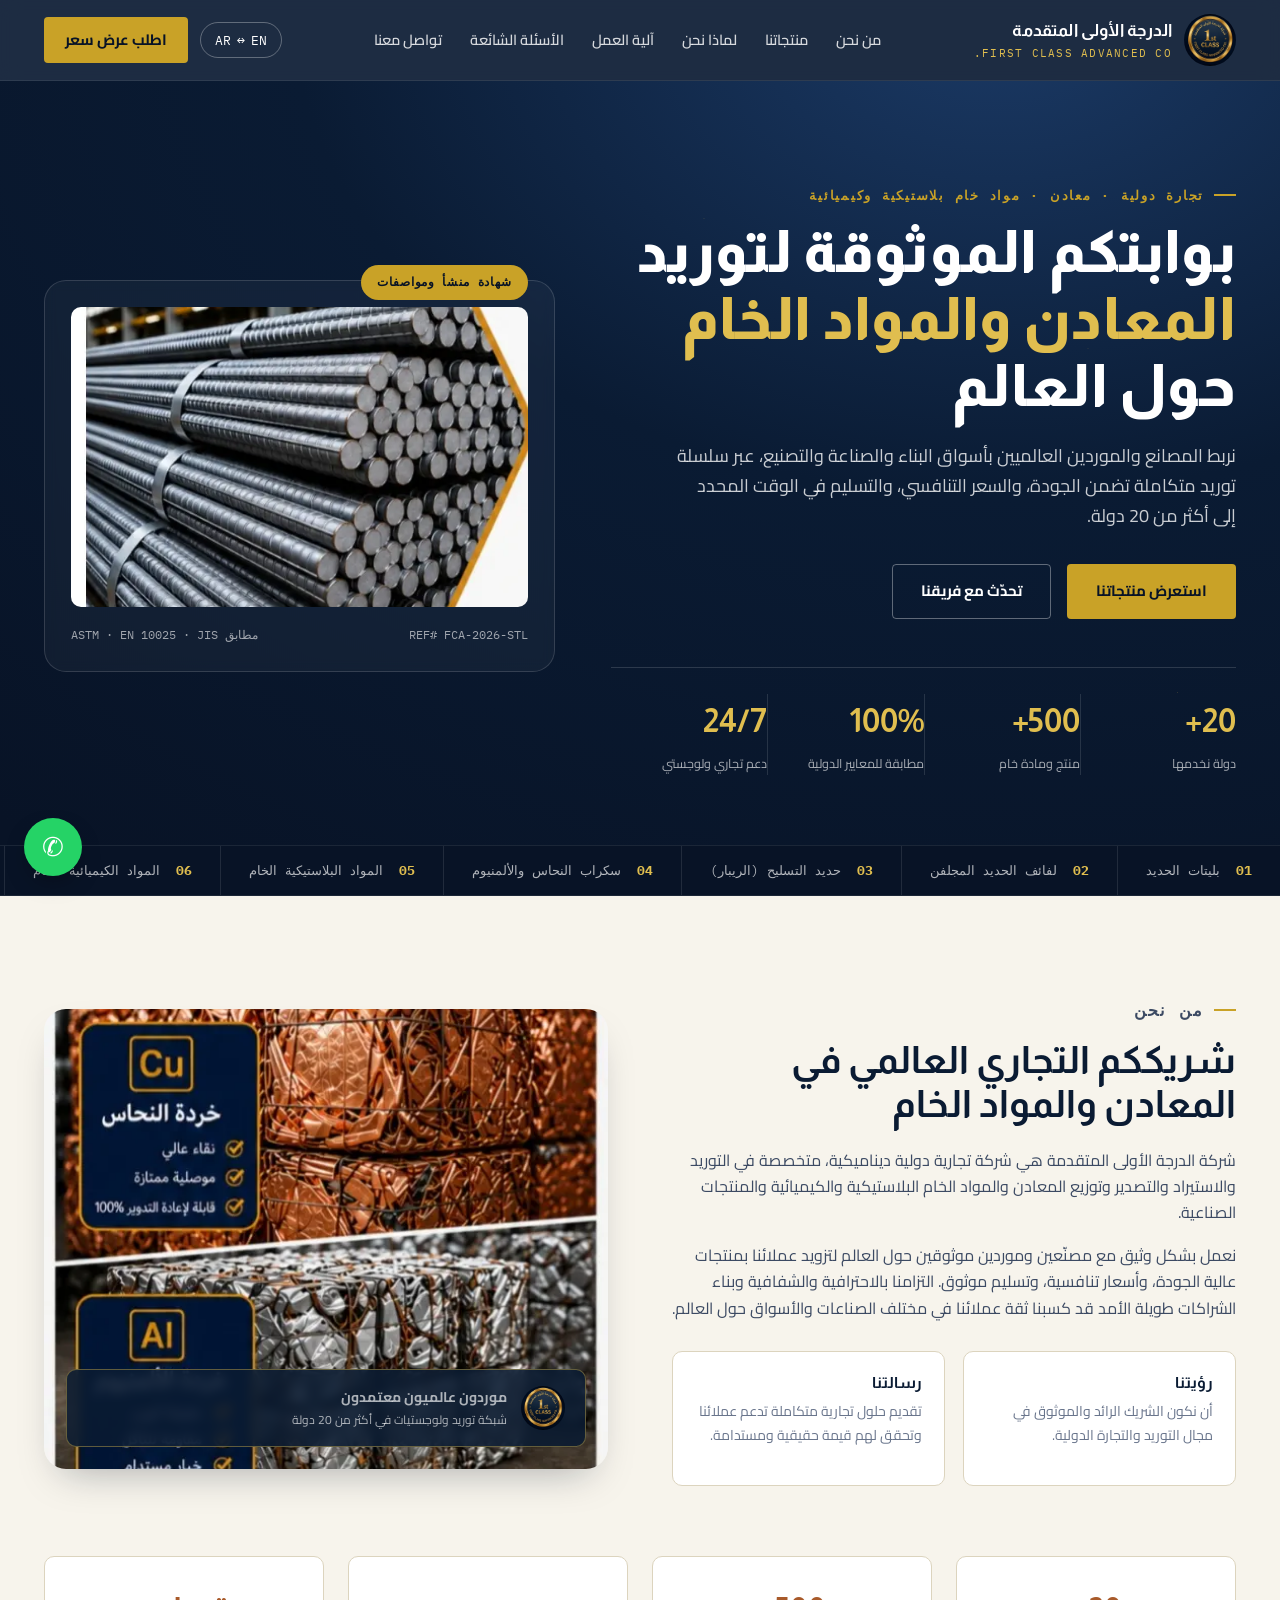
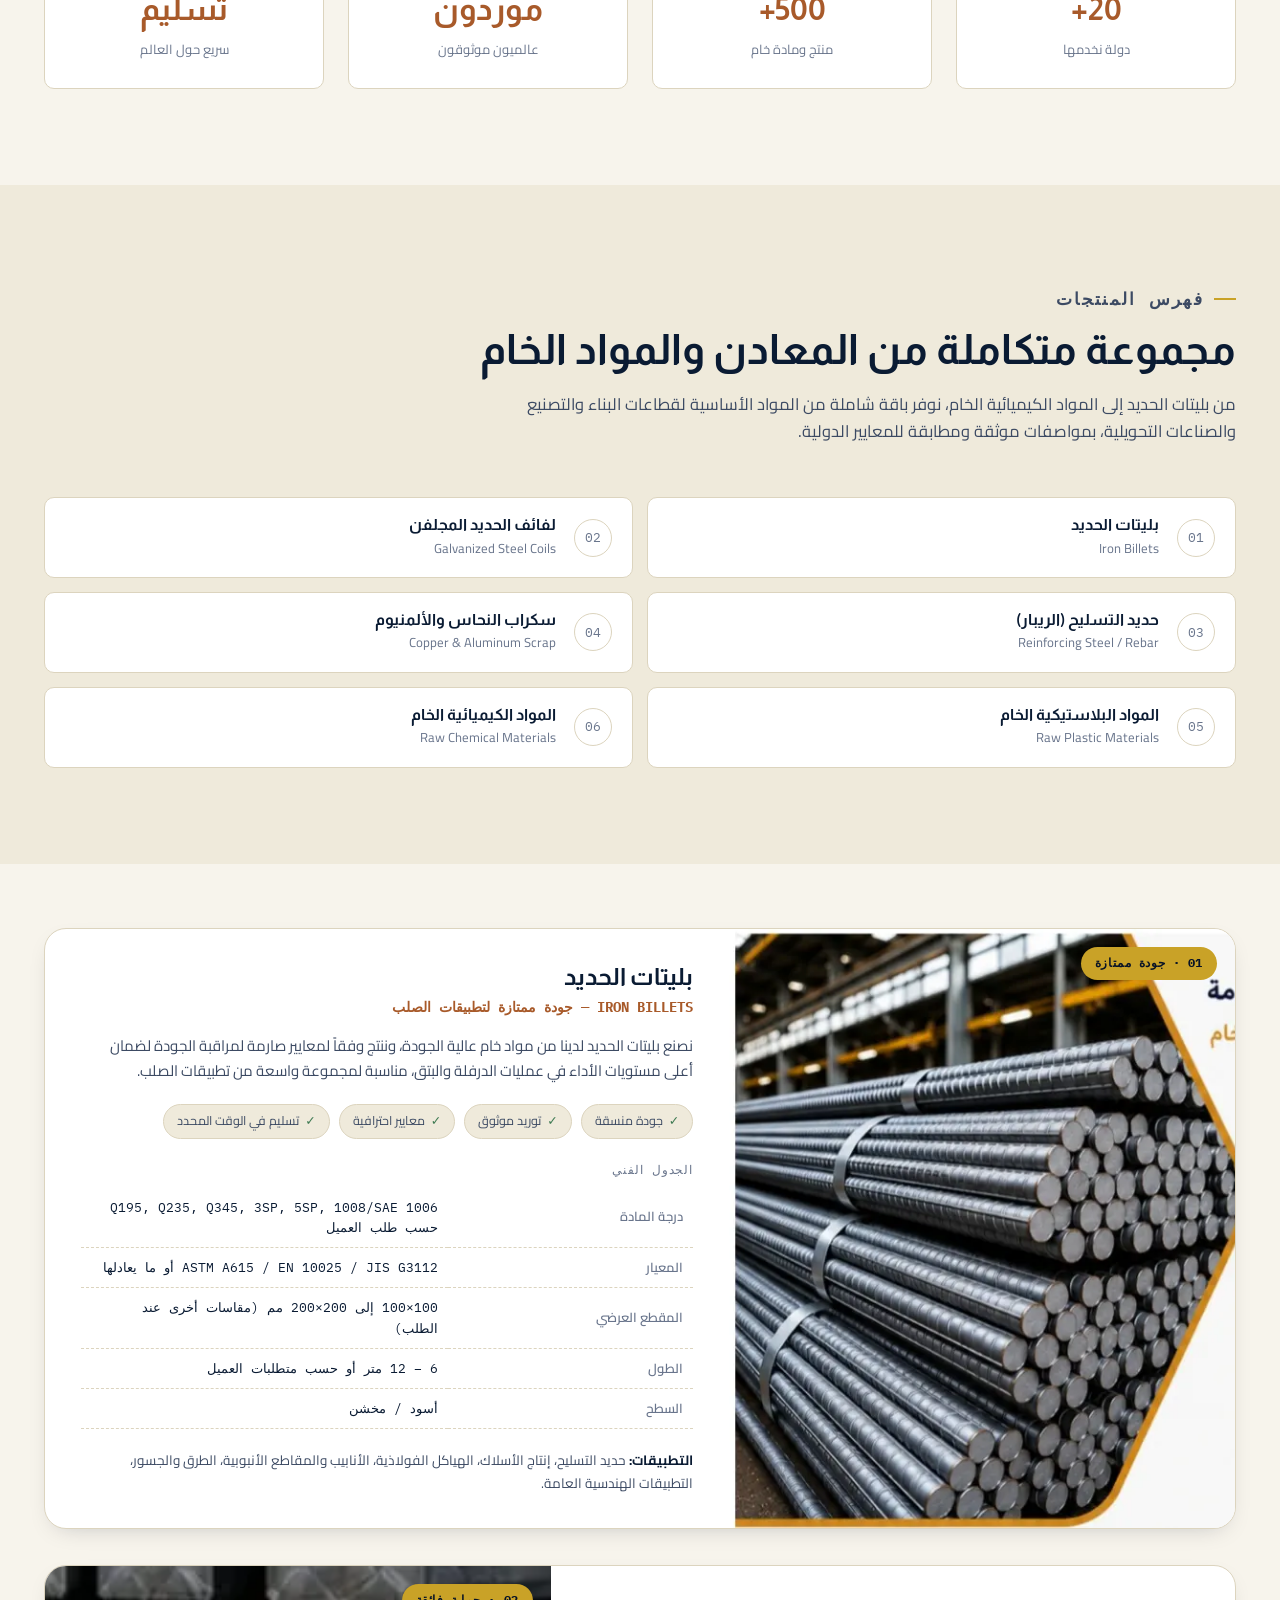
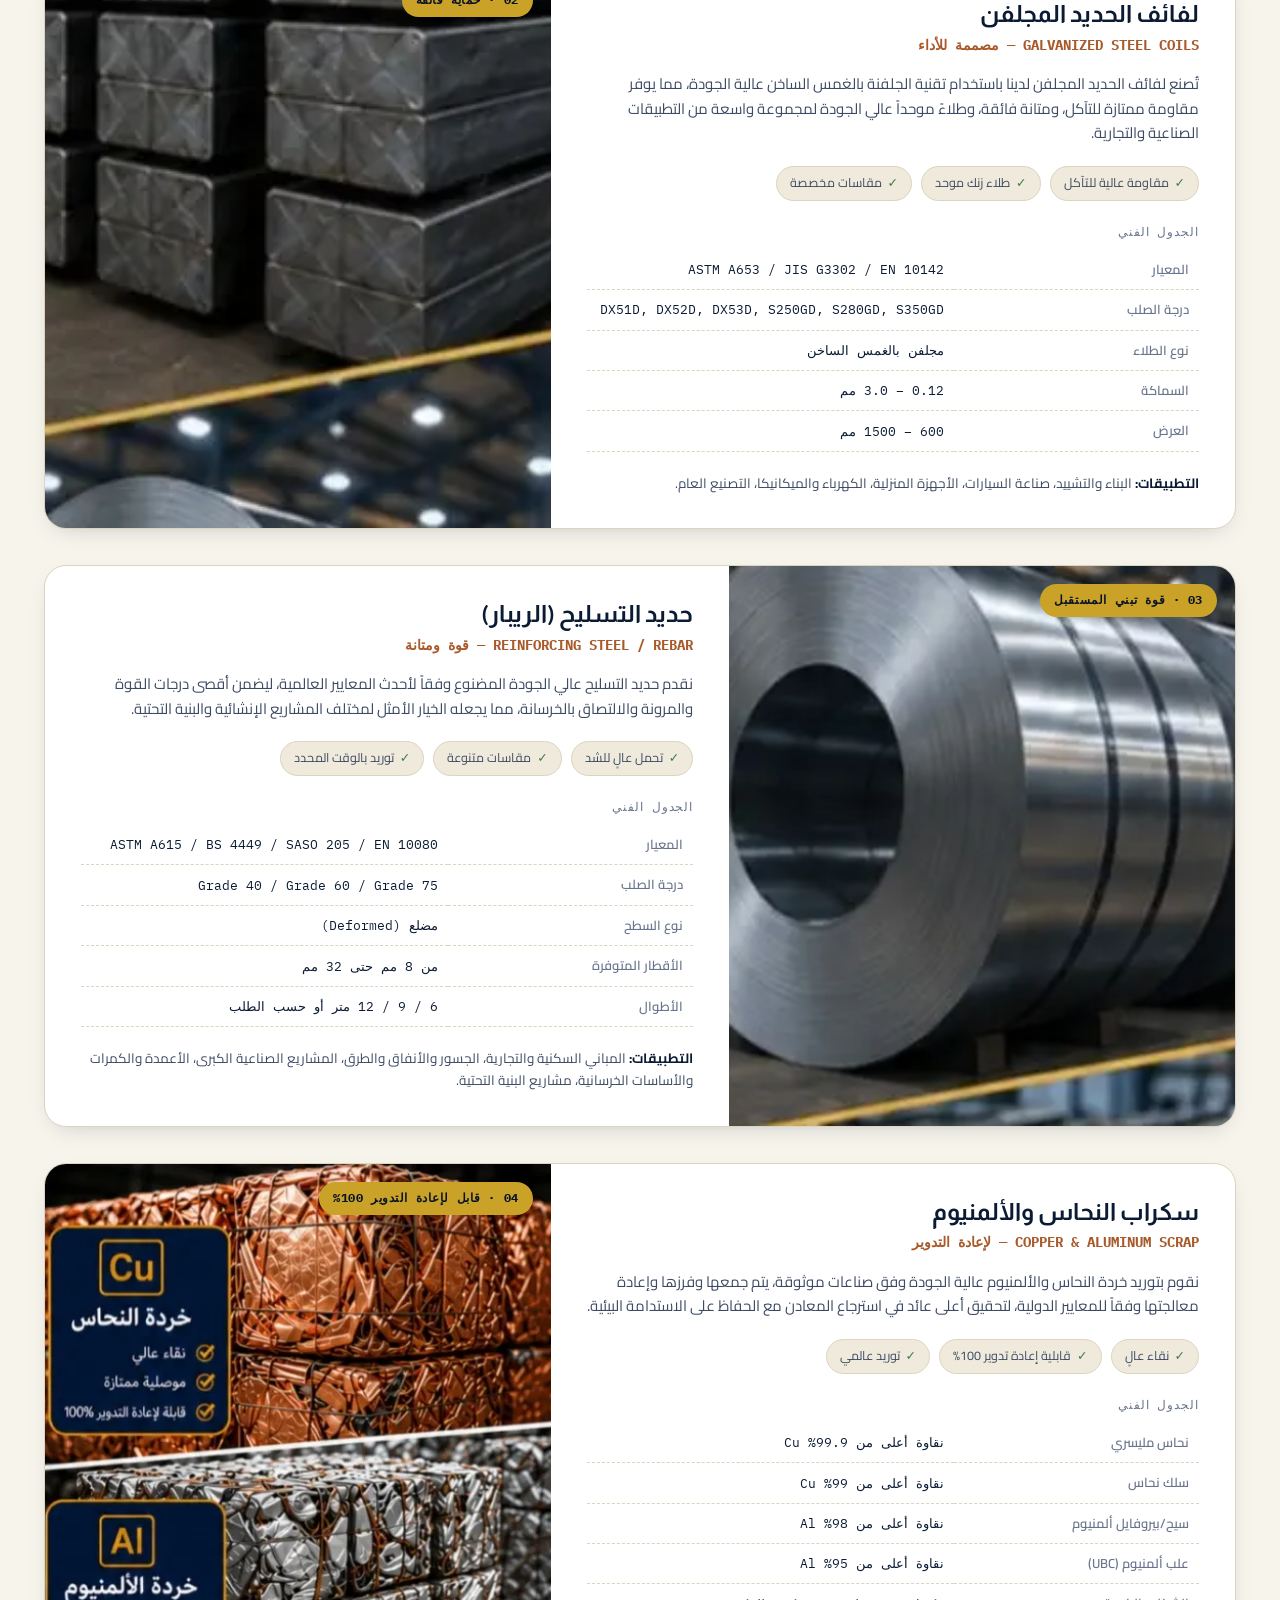
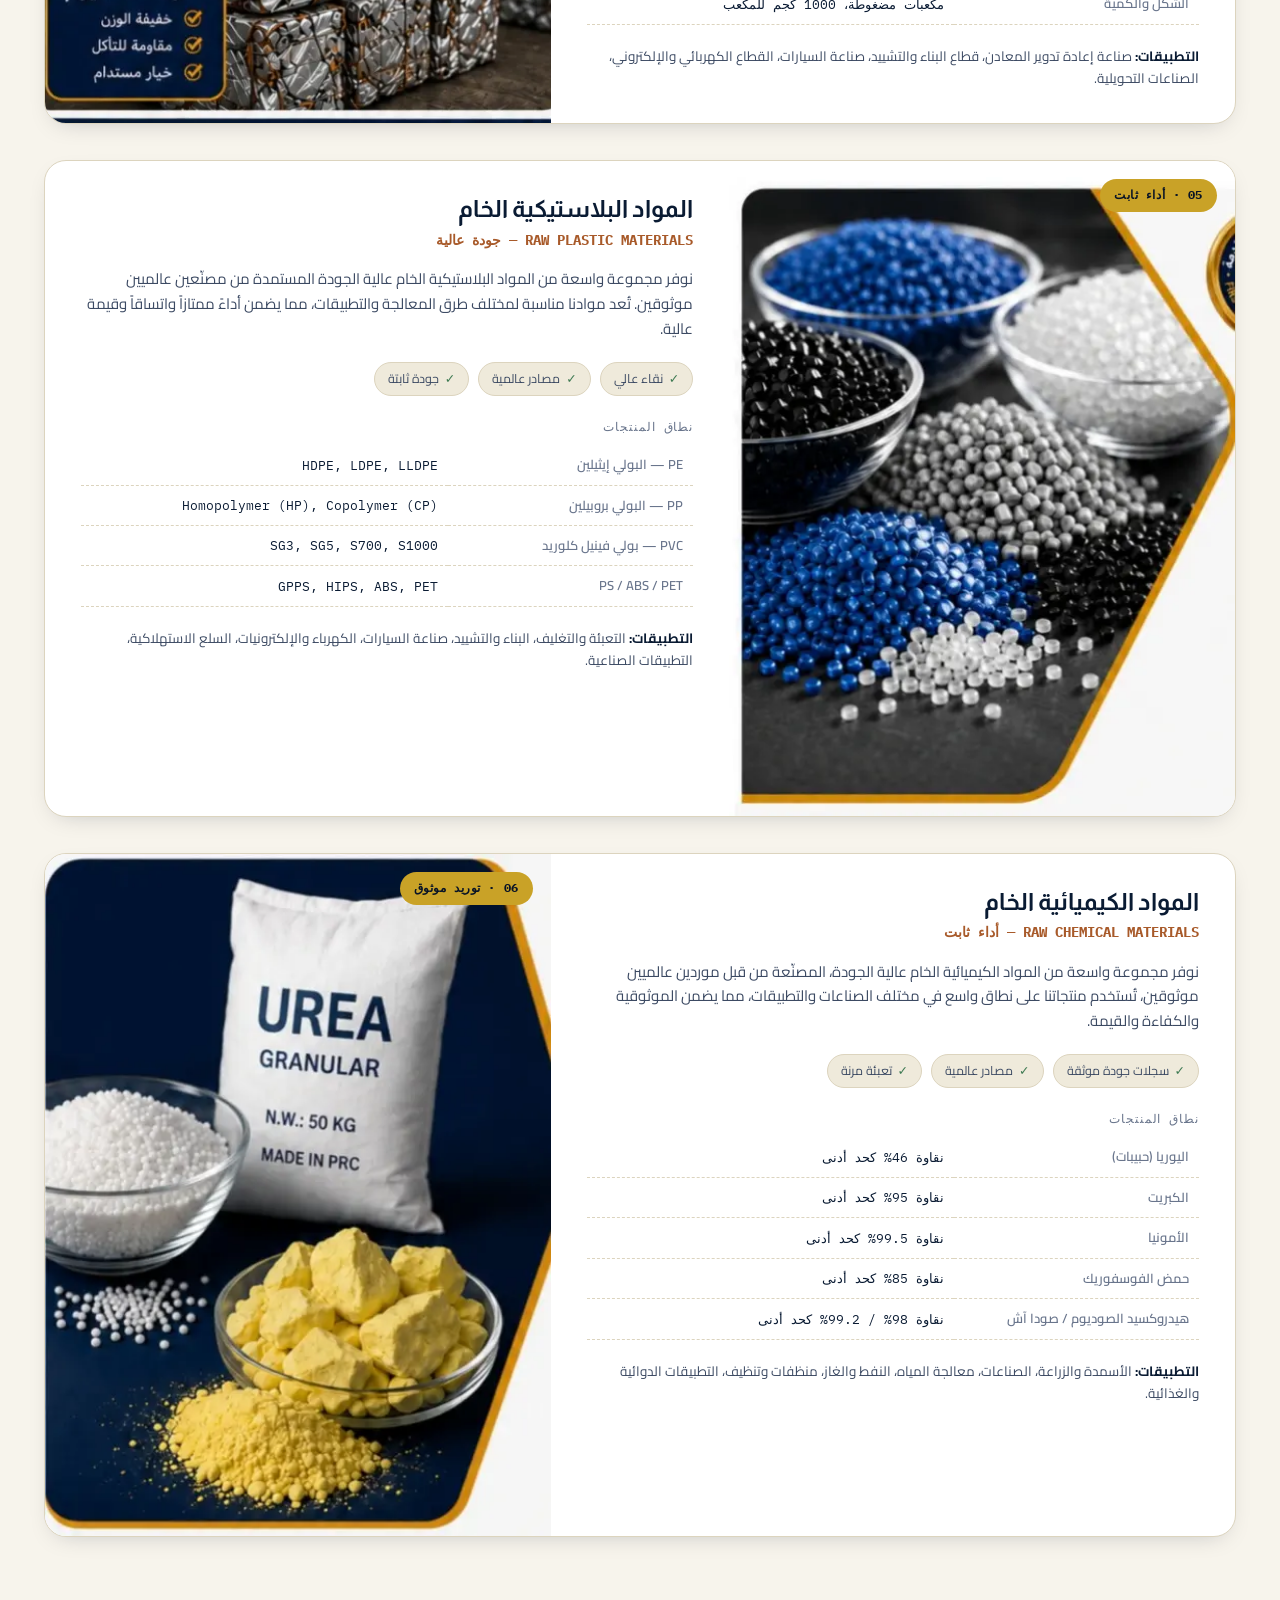
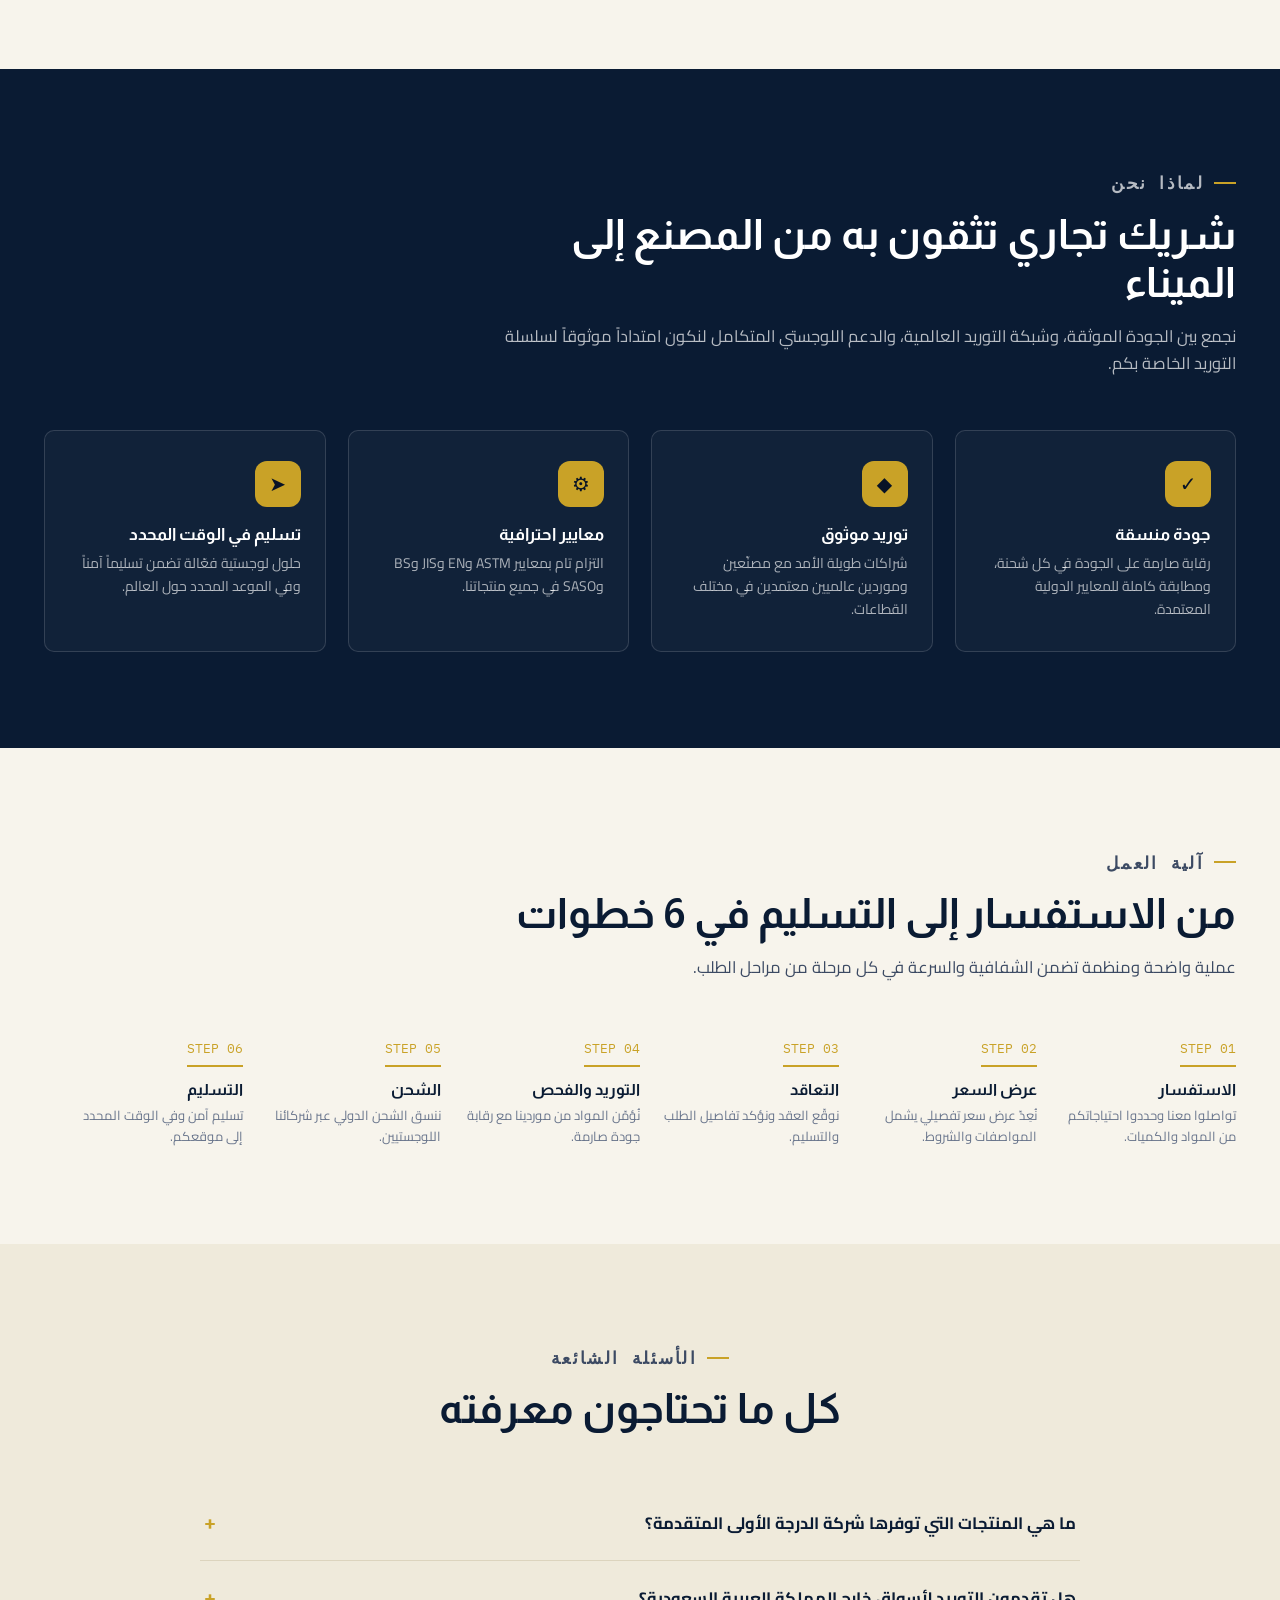
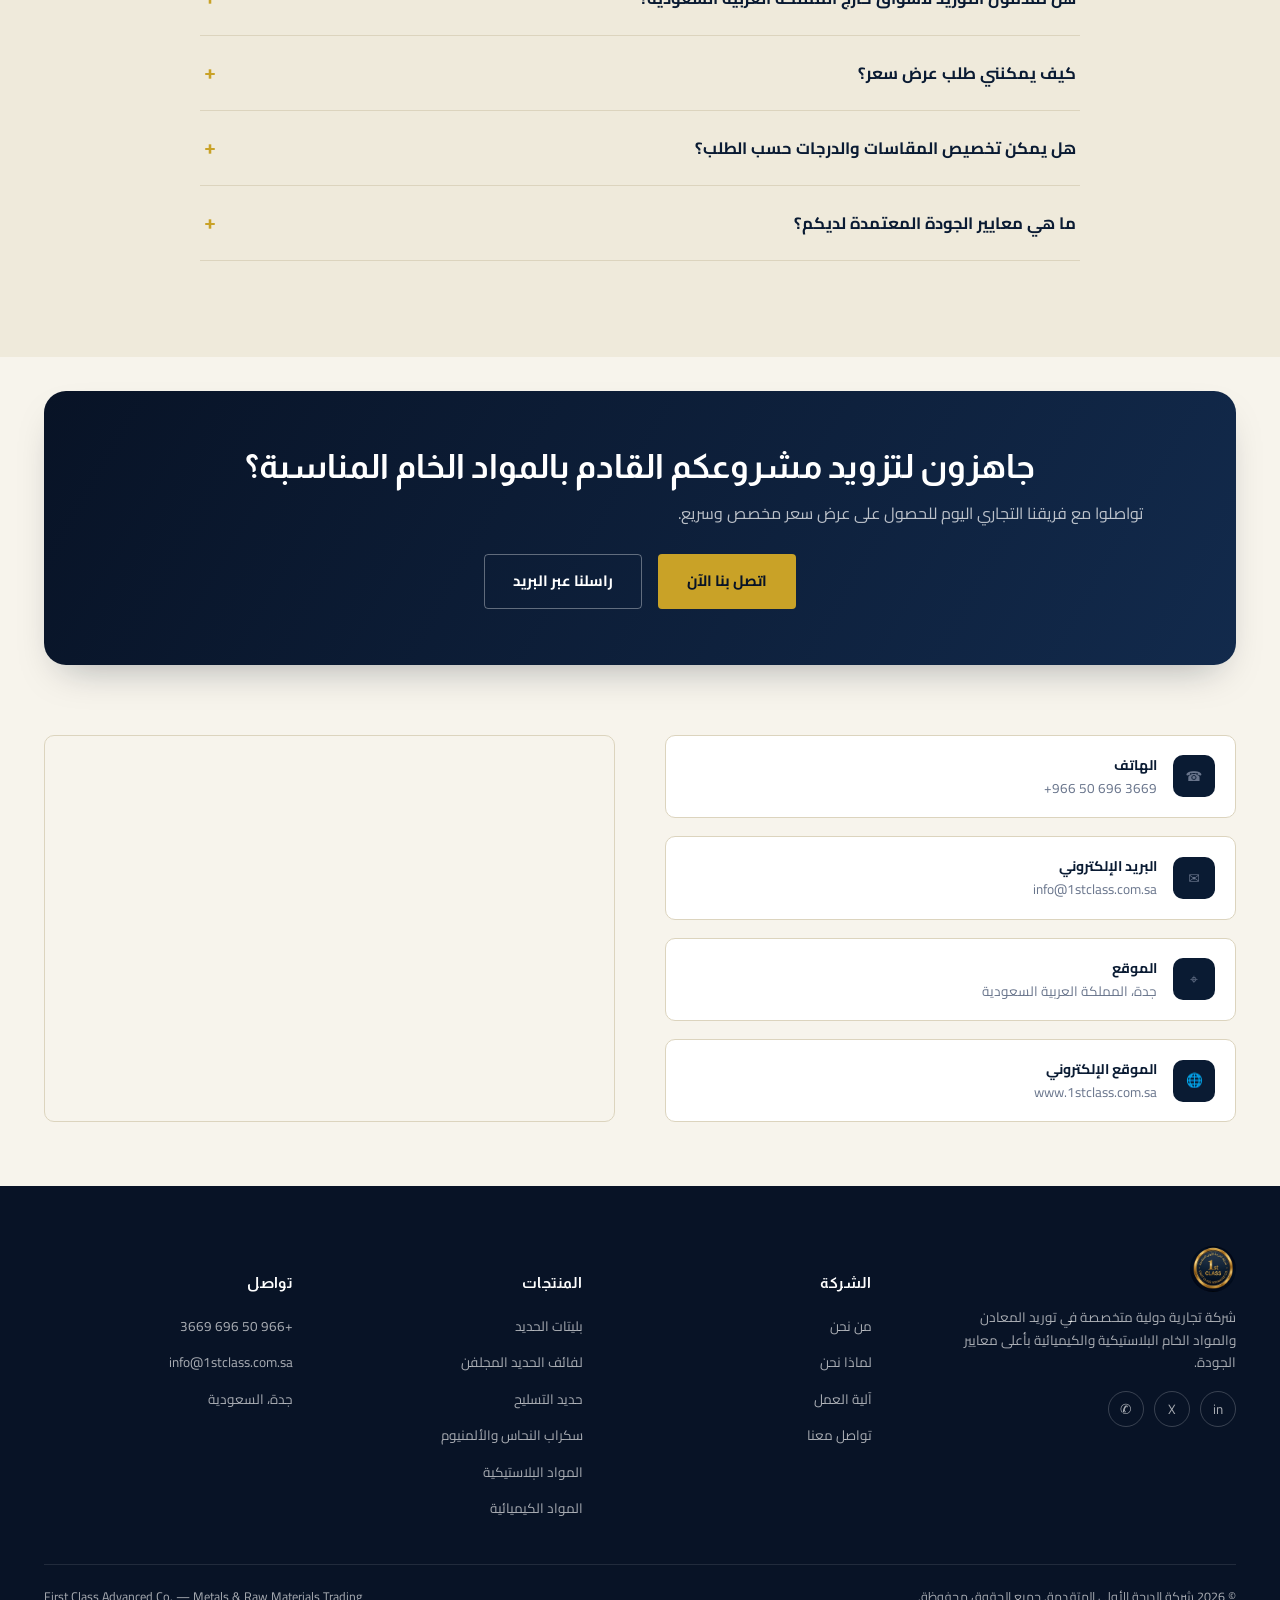
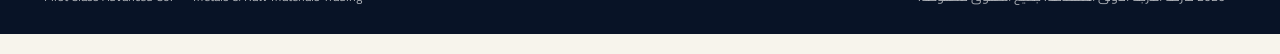
==== hg/index.html @ 4bcb8235 "Add files via upload" ====
<!DOCTYPE html>
<html lang="ar" dir="rtl">
<head>
<meta charset="UTF-8">
<meta name="viewport" content="width=device-width, initial-scale=1.0">
<title>شركة الدرجة الأولى المتقدمة | توريد المعادن والمواد الخام البلاستيكية والكيميائية في السعودية</title>
<meta name="description" content="شركة الدرجة الأولى المتقدمة (First Class Advanced Co.) شريككم التجاري العالمي في توريد واستيراد وتصدير بليتات الحديد، حديد التسليح، لفائف الحديد المجلفن، سكراب النحاس والألمنيوم، المواد البلاستيكية والكيميائية الخام. توريد موثوق لأكثر من 20 دولة.">
<meta name="keywords" content="بليتات الحديد, حديد التسليح, الريبار, لفائف الحديد المجلفن, سكراب النحاس, سكراب الألمنيوم, المواد البلاستيكية الخام, البولي إيثيلين, البولي بروبيلين, اليوريا, المواد الكيميائية الخام, استيراد وتصدير المعادن, شركة تجارة معادن السعودية, جدة">
<meta name="robots" content="index, follow, max-image-preview:large">
<meta name="author" content="First Class Advanced Co.">
<link rel="canonical" href="https://1stclass.com.sa/ar/home/">
<link rel="alternate" hreflang="ar" href="https://1stclass.com.sa/ar/home/">
<link rel="alternate" hreflang="en" href="https://1stclass.com.sa/en/home/">
<link rel="alternate" hreflang="x-default" href="https://1stclass.com.sa/ar/home/">

<!-- Open Graph -->
<meta property="og:type" content="website">
<meta property="og:site_name" content="First Class Advanced Co.">
<meta property="og:title" content="شركة الدرجة الأولى المتقدمة | معادن ومواد خام بلاستيكية وكيميائية">
<meta property="og:description" content="شريككم التجاري العالمي في توريد المعادن والمواد الخام البلاستيكية والكيميائية. جودة عالية، أسعار تنافسية، تسليم موثوق حول العالم.">
<meta property="og:url" content="https://1stclass.com.sa/ar/home/">
<meta property="og:image" content="https://1stclass.com.sa/images/og-cover-ar.webp">
<meta property="og:locale" content="ar_SA">
<meta property="og:locale:alternate" content="en_US">

<!-- Twitter -->
<meta name="twitter:card" content="summary_large_image">
<meta name="twitter:title" content="شركة الدرجة الأولى المتقدمة | معادن ومواد خام بلاستيكية وكيميائية">
<meta name="twitter:description" content="شريككم التجاري العالمي في توريد المعادن والمواد الخام البلاستيكية والكيميائية.">
<meta name="twitter:image" content="https://1stclass.com.sa/images/og-cover-ar.webp">

<link rel="icon" href="icons/favicon-32.png" type="image/png" sizes="32x32">
<link rel="icon" href="icons/favicon-64.png" type="image/png" sizes="64x64">
<link rel="apple-touch-icon" href="icons/apple-touch-icon.png">
<link rel="shortcut icon" href="icons/favicon.ico">
<link rel="preconnect" href="https://fonts.googleapis.com">
<link rel="preconnect" href="https://fonts.gstatic.com" crossorigin>
<link rel="preload" as="image" href="images/billets-rebar.webp">
<link rel="stylesheet" href="style.css">

<script type="application/ld+json">
{
  "@context": "https://schema.org",
  "@type": "Organization",
  "name": "First Class Advanced Co.",
  "alternateName": "شركة الدرجة الأولى المتقدمة",
  "url": "https://1stclass.com.sa/ar/home/",
  "logo": "https://1stclass.com.sa/images/logo.webp",
  "image": "https://1stclass.com.sa/images/og-cover-ar.webp",
  "description": "شركة تجارية دولية متخصصة في توريد واستيراد وتصدير المعادن والمواد الخام البلاستيكية والكيميائية.",
  "address": {
    "@type": "PostalAddress",
    "addressLocality": "جدة",
    "addressCountry": "SA"
  },
  "contactPoint": {
    "@type": "ContactPoint",
    "telephone": "+966-50-696-3669",
    "contactType": "sales",
    "areaServed": "Worldwide",
    "availableLanguage": ["ar","en"]
  },
  "email": "info@1stclass.com.sa",
  "sameAs": []
}
</script>
<script type="application/ld+json">
{
  "@context": "https://schema.org",
  "@type": "BreadcrumbList",
  "itemListElement": [
    {"@type":"ListItem","position":1,"name":"الرئيسية","item":"https://1stclass.com.sa/ar/home/"}
  ]
}
</script>
<script type="application/ld+json">
{
  "@context": "https://schema.org",
  "@type": "FAQPage",
  "mainEntity": [
    {"@type":"Question","name":"ما هي المنتجات التي توفرها شركة الدرجة الأولى المتقدمة؟","acceptedAnswer":{"@type":"Answer","text":"نوفر بليتات الحديد، لفائف الحديد المجلفن، حديد التسليح، سكراب النحاس والألمنيوم، المواد البلاستيكية الخام، والمواد الكيميائية الخام مثل اليوريا والكبريت والأمونيا وحمض الفوسفوريك."}},
    {"@type":"Question","name":"هل تقدمون التوريد لأسواق خارج المملكة العربية السعودية؟","acceptedAnswer":{"@type":"Answer","text":"نعم، نخدم أكثر من 20 دولة حول العالم عبر شبكة موردين ولوجستيات دولية تضمن التسليم الآمن وفي الوقت المحدد."}},
    {"@type":"Question","name":"كيف يمكنني طلب عرض سعر؟","acceptedAnswer":{"@type":"Answer","text":"يمكنكم التواصل معنا عبر الهاتف أو البريد الإلكتروني أو نموذج التواصل في الموقع، وسيقوم فريقنا التجاري بإعداد عرض سعر مفصل خلال وقت قصير."}},
    {"@type":"Question","name":"هل يمكن تخصيص المقاسات والدرجات حسب الطلب؟","acceptedAnswer":{"@type":"Answer","text":"نعم، معظم منتجاتنا مثل بليتات الحديد وحديد التسليح ولفائف الحديد المجلفن متاحة بمقاسات ودرجات مخصصة حسب متطلبات العميل."}},
    {"@type":"Question","name":"ما هي معايير الجودة المعتمدة لديكم؟","acceptedAnswer":{"@type":"Answer","text":"نلتزم بالمعايير الدولية مثل ASTM وEN وJIS وBS وSASO، مع رقابة جودة صارمة على كل شحنة تضمن أعلى مستويات النقاء والمطابقة."}}
  ]
}
</script>
</head>
<body>
<a href="#main" class="skip-link">تخطَّ إلى المحتوى الرئيسي</a>

<header class="site-header">
  <div class="container header-row">
    <a href="#top" class="brand">
      <img src="icons/logo.webp" alt="شعار شركة الدرجة الأولى المتقدمة" width="52" height="52">
      <span class="brand-text">
        <strong>الدرجة الأولى المتقدمة</strong>
        <span>FIRST CLASS ADVANCED CO.</span>
      </span>
    </a>
    <nav class="main-nav" id="main-nav" aria-label="التنقل الرئيسي">
      <a href="#about">من نحن</a>
      <a href="#products">منتجاتنا</a>
      <a href="#why">لماذا نحن</a>
      <a href="#process">آلية العمل</a>
      <a href="#faq">الأسئلة الشائعة</a>
      <a href="#contact">تواصل معنا</a>
    </nav>
    <div class="header-actions">
      <a href="/en/home/" class="lang-switch" hreflang="en">EN <span aria-hidden="true">↔</span> AR</a>
      <a href="#contact" class="btn btn-gold" style="padding:10px 20px;">اطلب عرض سعر</a>
      <button class="nav-toggle" id="navToggle" aria-label="فتح القائمة" aria-expanded="false" aria-controls="main-nav">☰</button>
    </div>
  </div>
</header>

<main id="main">

  <!-- HERO -->
  <section class="hero" id="top">
    <div class="container hero-grid">
      <div>
        <p class="eyebrow">تجارة دولية · معادن · مواد خام بلاستيكية وكيميائية</p>
        <h1>بوابتكم الموثوقة لتوريد <em>المعادن والمواد الخام</em> حول العالم</h1>
        <p class="lede">نربط المصانع والموردين العالميين بأسواق البناء والصناعة والتصنيع، عبر سلسلة توريد متكاملة تضمن الجودة، والسعر التنافسي، والتسليم في الوقت المحدد إلى أكثر من 20 دولة.</p>
        <div class="hero-ctas">
          <a href="#products" class="btn btn-gold">استعرض منتجاتنا</a>
          <a href="#contact" class="btn btn-ghost">تحدّث مع فريقنا</a>
        </div>
        <div class="hero-stats">
          <div><b>20+</b><span>دولة نخدمها</span></div>
          <div><b>500+</b><span>منتج ومادة خام</span></div>
          <div><b>100%</b><span>مطابقة للمعايير الدولية</span></div>
          <div><b>24/7</b><span>دعم تجاري ولوجستي</span></div>
        </div>
      </div>
      <div class="hero-card reveal">
        <span class="tag">شهادة منشأ ومواصفات</span>
        <img src="images/billets-rebar.webp" alt="بليتات حديد مكدسة في مستودع الشركة جاهزة للشحن" width="700" height="500" loading="eager">
        <div class="hero-card-foot">
          <span>REF# FCA-2026-STL</span>
          <span>مطابق ASTM · EN 10025 · JIS</span>
        </div>
      </div>
    </div>
  </section>

  <!-- TICKER: signature element inspired by the catalog's own numbered index page -->
  <div class="ticker-wrap" aria-hidden="true">
    <div class="ticker">
      <span><b>01</b> بليتات الحديد</span>
      <span><b>02</b> لفائف الحديد المجلفن</span>
      <span><b>03</b> حديد التسليح (الريبار)</span>
      <span><b>04</b> سكراب النحاس والألمنيوم</span>
      <span><b>05</b> المواد البلاستيكية الخام</span>
      <span><b>06</b> المواد الكيميائية الخام</span>
      <span><b>07</b> شحن وتوريد دولي</span>
      <span><b>08</b> رقابة جودة معتمدة</span>
    </div>
  </div>

  <!-- ABOUT -->
  <section class="pad" id="about">
    <div class="container">
      <div class="about-grid">
        <div class="about-copy reveal">
          <p class="eyebrow">من نحن</p>
          <h2 style="font-size:clamp(26px,3.2vw,38px); color:var(--navy-900); margin-bottom:20px;">شريككم التجاري العالمي في المعادن والمواد الخام</h2>
          <p>شركة الدرجة الأولى المتقدمة هي شركة تجارية دولية ديناميكية، متخصصة في التوريد والاستيراد والتصدير وتوزيع المعادن والمواد الخام البلاستيكية والكيميائية والمنتجات الصناعية.</p>
          <p>نعمل بشكل وثيق مع مصنّعين وموردين موثوقين حول العالم لتزويد عملائنا بمنتجات عالية الجودة، وأسعار تنافسية، وتسليم موثوق. التزامنا بالاحترافية والشفافية وبناء الشراكات طويلة الأمد قد كسبنا ثقة عملائنا في مختلف الصناعات والأسواق حول العالم.</p>
          <div class="value-cards">
            <div class="value-card"><h4>رؤيتنا</h4><p>أن نكون الشريك الرائد والموثوق في مجال التوريد والتجارة الدولية.</p></div>
            <div class="value-card"><h4>رسالتنا</h4><p>تقديم حلول تجارية متكاملة تدعم عملائنا وتحقق لهم قيمة حقيقية ومستدامة.</p></div>
          </div>
        </div>
        <div class="about-visual reveal">
          <img src="images/copper-aluminum-scrap.webp" alt="مكعبات مضغوطة من خردة النحاس والألمنيوم جاهزة لإعادة التدوير" width="700" height="460" loading="lazy">
          <div class="seal-badge">
            <img src="icons/logo.webp" alt="ختم شركة الدرجة الأولى المتقدمة">
            <span><b>موردون عالميون معتمدون</b><span>شبكة توريد ولوجستيات في أكثر من 20 دولة</span></span>
          </div>
        </div>
      </div>

      <div class="stat-strip reveal">
        <div class="stat-item"><b>20+</b><span>دولة نخدمها</span></div>
        <div class="stat-item"><b>500+</b><span>منتج ومادة خام</span></div>
        <div class="stat-item"><b>موردون</b><span>عالميون موثوقون</span></div>
        <div class="stat-item"><b>تسليم</b><span>سريع حول العالم</span></div>
      </div>
    </div>
  </section>

  <!-- PRODUCT INDEX (mirrors the catalog's own فهرس المحتويات) -->
  <section class="pad bg-paper2" id="products">
    <div class="container">
      <div class="section-head reveal">
        <p class="eyebrow">فهرس المنتجات</p>
        <h2>مجموعة متكاملة من المعادن والمواد الخام</h2>
        <p>من بليتات الحديد إلى المواد الكيميائية الخام، نوفر باقة شاملة من المواد الأساسية لقطاعات البناء والتصنيع والصناعات التحويلية، بمواصفات موثقة ومطابقة للمعايير الدولية.</p>
      </div>
      <div class="index-list reveal">
        <a href="#p-billets" class="index-item"><span class="index-num mono">01</span><span><h4>بليتات الحديد</h4><span>Iron Billets</span></span></a>
        <a href="#p-coils" class="index-item"><span class="index-num mono">02</span><span><h4>لفائف الحديد المجلفن</h4><span>Galvanized Steel Coils</span></span></a>
        <a href="#p-rebar" class="index-item"><span class="index-num mono">03</span><span><h4>حديد التسليح (الريبار)</h4><span>Reinforcing Steel / Rebar</span></span></a>
        <a href="#p-scrap" class="index-item"><span class="index-num mono">04</span><span><h4>سكراب النحاس والألمنيوم</h4><span>Copper &amp; Aluminum Scrap</span></span></a>
        <a href="#p-plastics" class="index-item"><span class="index-num mono">05</span><span><h4>المواد البلاستيكية الخام</h4><span>Raw Plastic Materials</span></span></a>
        <a href="#p-chemicals" class="index-item"><span class="index-num mono">06</span><span><h4>المواد الكيميائية الخام</h4><span>Raw Chemical Materials</span></span></a>
      </div>
    </div>
  </section>

  <!-- PRODUCT CARDS -->
  <section class="pad" style="padding-top:64px;">
    <div class="container">

      <article class="product-card reveal" id="p-billets">
        <div class="pc-media"><span class="stamp">01 · جودة ممتازة</span>
          <img src="images/billets-rebar.webp" alt="بليتات حديد مربعة المقطع مكدسة في المصنع" width="640" height="480" loading="lazy"></div>
        <div class="pc-body">
          <h3>بليتات الحديد</h3>
          <p class="pc-tagline">IRON BILLETS — جودة ممتازة لتطبيقات الصلب</p>
          <p class="pc-desc">نصنع بليتات الحديد لدينا من مواد خام عالية الجودة، وننتج وفقاً لمعايير صارمة لمراقبة الجودة لضمان أعلى مستويات الأداء في عمليات الدرفلة والبتق، مناسبة لمجموعة واسعة من تطبيقات الصلب.</p>
          <ul class="pc-features">
            <li>جودة منسقة</li><li>توريد موثوق</li><li>معايير احترافية</li><li>تسليم في الوقت المحدد</li>
          </ul>
          <table class="spec-table">
            <caption>الجدول الفني</caption>
            <tr><th>درجة المادة</th><td>Q195, Q235, Q345, 3SP, 5SP, 1008/SAE 1006 حسب طلب العميل</td></tr>
            <tr><th>المعيار</th><td>ASTM A615 / EN 10025 / JIS G3112 أو ما يعادلها</td></tr>
            <tr><th>المقطع العرضي</th><td>100×100 إلى 200×200 مم (مقاسات أخرى عند الطلب)</td></tr>
            <tr><th>الطول</th><td>6 – 12 متر أو حسب متطلبات العميل</td></tr>
            <tr><th>السطح</th><td>أسود / مخشن</td></tr>
          </table>
          <p class="pc-apps"><b>التطبيقات: </b>حديد التسليح، إنتاج الأسلاك، الهياكل الفولاذية، الأنابيب والمقاطع الأنبوبية، الطرق والجسور، التطبيقات الهندسية العامة.</p>
        </div>
      </article>

      <article class="product-card reveal" id="p-coils">
        <div class="pc-media"><span class="stamp">02 · حماية فائقة</span>
          <img src="images/crop-coil.webp" alt="لفة من الحديد المجلفن في خط الإنتاج" width="640" height="480" loading="lazy"></div>
        <div class="pc-body">
          <h3>لفائف الحديد المجلفن</h3>
          <p class="pc-tagline">GALVANIZED STEEL COILS — مصممة للأداء</p>
          <p class="pc-desc">تُصنع لفائف الحديد المجلفن لدينا باستخدام تقنية الجلفنة بالغمس الساخن عالية الجودة، مما يوفر مقاومة ممتازة للتآكل، ومتانة فائقة، وطلاءً موحداً عالي الجودة لمجموعة واسعة من التطبيقات الصناعية والتجارية.</p>
          <ul class="pc-features">
            <li>مقاومة عالية للتآكل</li><li>طلاء زنك موحد</li><li>مقاسات مخصصة</li>
          </ul>
          <table class="spec-table">
            <caption>الجدول الفني</caption>
            <tr><th>المعيار</th><td>ASTM A653 / JIS G3302 / EN 10142</td></tr>
            <tr><th>درجة الصلب</th><td>DX51D, DX52D, DX53D, S250GD, S280GD, S350GD</td></tr>
            <tr><th>نوع الطلاء</th><td>مجلفن بالغمس الساخن</td></tr>
            <tr><th>السماكة</th><td>0.12 – 3.0 مم</td></tr>
            <tr><th>العرض</th><td>600 – 1500 مم</td></tr>
          </table>
          <p class="pc-apps"><b>التطبيقات: </b>البناء والتشييد، صناعة السيارات، الأجهزة المنزلية، الكهرباء والميكانيكا، التصنيع العام.</p>
        </div>
      </article>

      <article class="product-card reveal" id="p-rebar">
        <div class="pc-media"><span class="stamp">03 · قوة تبني المستقبل</span>
          <img src="images/crop-rebar-mesh.webp" alt="شبكات حديد تسليح مكدسة" width="640" height="480" loading="lazy"></div>
        <div class="pc-body">
          <h3>حديد التسليح (الريبار)</h3>
          <p class="pc-tagline">REINFORCING STEEL / REBAR — قوة ومتانة</p>
          <p class="pc-desc">نقدم حديد التسليح عالي الجودة المضنوع وفقاً لأحدث المعايير العالمية، ليضمن أقصى درجات القوة والمرونة والالتصاق بالخرسانة، مما يجعله الخيار الأمثل لمختلف المشاريع الإنشائية والبنية التحتية.</p>
          <ul class="pc-features">
            <li>تحمل عالٍ للشد</li><li>مقاسات متنوعة</li><li>توريد بالوقت المحدد</li>
          </ul>
          <table class="spec-table">
            <caption>الجدول الفني</caption>
            <tr><th>المعيار</th><td>ASTM A615 / BS 4449 / SASO 205 / EN 10080</td></tr>
            <tr><th>درجة الصلب</th><td>Grade 40 / Grade 60 / Grade 75</td></tr>
            <tr><th>نوع السطح</th><td>مضلع (Deformed)</td></tr>
            <tr><th>الأقطار المتوفرة</th><td>من 8 مم حتى 32 مم</td></tr>
            <tr><th>الأطوال</th><td>6 / 9 / 12 متر أو حسب الطلب</td></tr>
          </table>
          <p class="pc-apps"><b>التطبيقات: </b>المباني السكنية والتجارية، الجسور والأنفاق والطرق، المشاريع الصناعية الكبرى، الأعمدة والكمرات والأساسات الخرسانية، مشاريع البنية التحتية.</p>
        </div>
      </article>

      <article class="product-card reveal" id="p-scrap">
        <div class="pc-media"><span class="stamp">04 · قابل لإعادة التدوير 100%</span>
          <img src="images/copper-aluminum-scrap.webp" alt="مكعبات مضغوطة من خردة النحاس النقي وخردة الألمنيوم" width="640" height="480" loading="lazy"></div>
        <div class="pc-body">
          <h3>سكراب النحاس والألمنيوم</h3>
          <p class="pc-tagline">COPPER &amp; ALUMINUM SCRAP — لإعادة التدوير</p>
          <p class="pc-desc">نقوم بتوريد خردة النحاس والألمنيوم عالية الجودة وفق صناعات موثوقة، يتم جمعها وفرزها وإعادة معالجتها وفقاً للمعايير الدولية، لتحقيق أعلى عائد في استرجاع المعادن مع الحفاظ على الاستدامة البيئية.</p>
          <ul class="pc-features">
            <li>نقاء عالٍ</li><li>قابلية إعادة تدوير 100%</li><li>توريد عالمي</li>
          </ul>
          <table class="spec-table">
            <caption>الجدول الفني</caption>
            <tr><th>نحاس مليسري</th><td>نقاوة أعلى من 99.9% Cu</td></tr>
            <tr><th>سلك نحاس</th><td>نقاوة أعلى من 99% Cu</td></tr>
            <tr><th>سيح/بيروفايل ألمنيوم</th><td>نقاوة أعلى من 98% Al</td></tr>
            <tr><th>علب ألمنيوم (UBC)</th><td>نقاوة أعلى من 95% Al</td></tr>
            <tr><th>الشكل والكمية</th><td>مكعبات مضغوطة، 1000 كجم للمكعب</td></tr>
          </table>
          <p class="pc-apps"><b>التطبيقات: </b>صناعة إعادة تدوير المعادن، قطاع البناء والتشييد، صناعة السيارات، القطاع الكهربائي والإلكتروني، الصناعات التحويلية.</p>
        </div>
      </article>

      <article class="product-card reveal" id="p-plastics">
        <div class="pc-media"><span class="stamp">05 · أداء ثابت</span>
          <img src="images/plastic-pellets.webp" alt="حبيبات مواد بلاستيكية خام بألوان مختلفة" width="640" height="480" loading="lazy"></div>
        <div class="pc-body">
          <h3>المواد البلاستيكية الخام</h3>
          <p class="pc-tagline">RAW PLASTIC MATERIALS — جودة عالية</p>
          <p class="pc-desc">نوفر مجموعة واسعة من المواد البلاستيكية الخام عالية الجودة المستمدة من مصنّعين عالميين موثوقين. تُعد موادنا مناسبة لمختلف طرق المعالجة والتطبيقات، مما يضمن أداءً ممتازاً واتساقاً وقيمة عالية.</p>
          <ul class="pc-features">
            <li>نقاء عالي</li><li>مصادر عالمية</li><li>جودة ثابتة</li>
          </ul>
          <table class="spec-table">
            <caption>نطاق المنتجات</caption>
            <tr><th>PE — البولي إيثيلين</th><td>HDPE, LDPE, LLDPE</td></tr>
            <tr><th>PP — البولي بروبيلين</th><td>Homopolymer (HP), Copolymer (CP)</td></tr>
            <tr><th>PVC — بولي فينيل كلوريد</th><td>SG3, SG5, S700, S1000</td></tr>
            <tr><th>PS / ABS / PET</th><td>GPPS, HIPS, ABS, PET</td></tr>
          </table>
          <p class="pc-apps"><b>التطبيقات: </b>التعبئة والتغليف، البناء والتشييد، صناعة السيارات، الكهرباء والإلكترونيات، السلع الاستهلاكية، التطبيقات الصناعية.</p>
        </div>
      </article>

      <article class="product-card reveal" id="p-chemicals">
        <div class="pc-media"><span class="stamp">06 · توريد موثوق</span>
          <img src="images/urea-chemicals.webp" alt="كيس يوريا حبيبية ومواد كيميائية خام أخرى" width="640" height="480" loading="lazy"></div>
        <div class="pc-body">
          <h3>المواد الكيميائية الخام</h3>
          <p class="pc-tagline">RAW CHEMICAL MATERIALS — أداء ثابت</p>
          <p class="pc-desc">نوفر مجموعة واسعة من المواد الكيميائية الخام عالية الجودة، المصنّعة من قبل موردين عالميين موثوقين، تُستخدم منتجاتنا على نطاق واسع في مختلف الصناعات والتطبيقات، مما يضمن الموثوقية والكفاءة والقيمة.</p>
          <ul class="pc-features">
            <li>سجلات جودة موثقة</li><li>مصادر عالمية</li><li>تعبئة مرنة</li>
          </ul>
          <table class="spec-table">
            <caption>نطاق المنتجات</caption>
            <tr><th>اليوريا (حبيبات)</th><td>نقاوة 46% كحد أدنى</td></tr>
            <tr><th>الكبريت</th><td>نقاوة 95% كحد أدنى</td></tr>
            <tr><th>الأمونيا</th><td>نقاوة 99.5% كحد أدنى</td></tr>
            <tr><th>حمض الفوسفوريك</th><td>نقاوة 85% كحد أدنى</td></tr>
            <tr><th>هيدروكسيد الصوديوم / صودا آش</th><td>نقاوة 98% / 99.2% كحد أدنى</td></tr>
          </table>
          <p class="pc-apps"><b>التطبيقات: </b>الأسمدة والزراعة، الصناعات، معالجة المياه، النفط والغاز، منظفات وتنظيف، التطبيقات الدوائية والغذائية.</p>
        </div>
      </article>

    </div>
  </section>

  <!-- WHY US -->
  <section class="pad bg-navy" id="why">
    <div class="container">
      <div class="section-head reveal">
        <p class="eyebrow">لماذا نحن</p>
        <h2>شريك تجاري تثقون به من المصنع إلى الميناء</h2>
        <p>نجمع بين الجودة الموثقة، وشبكة التوريد العالمية، والدعم اللوجستي المتكامل لنكون امتداداً موثوقاً لسلسلة التوريد الخاصة بكم.</p>
      </div>
      <div class="why-grid">
        <div class="why-card reveal"><div class="why-icon">✓</div><h4>جودة منسقة</h4><p>رقابة صارمة على الجودة في كل شحنة، ومطابقة كاملة للمعايير الدولية المعتمدة.</p></div>
        <div class="why-card reveal"><div class="why-icon">◆</div><h4>توريد موثوق</h4><p>شراكات طويلة الأمد مع مصنّعين وموردين عالميين معتمدين في مختلف القطاعات.</p></div>
        <div class="why-card reveal"><div class="why-icon">⚙</div><h4>معايير احترافية</h4><p>التزام تام بمعايير ASTM وEN وJIS وBS وSASO في جميع منتجاتنا.</p></div>
        <div class="why-card reveal"><div class="why-icon">➤</div><h4>تسليم في الوقت المحدد</h4><p>حلول لوجستية فعّالة تضمن تسليماً آمناً وفي الموعد المحدد حول العالم.</p></div>
      </div>
    </div>
  </section>

  <!-- PROCESS -->
  <section class="pad" id="process">
    <div class="container">
      <div class="section-head reveal">
        <p class="eyebrow">آلية العمل</p>
        <h2>من الاستفسار إلى التسليم في 6 خطوات</h2>
        <p>عملية واضحة ومنظمة تضمن الشفافية والسرعة في كل مرحلة من مراحل الطلب.</p>
      </div>
      <div class="process-rail reveal">
        <div class="process-step"><span class="pnum">STEP 01</span><h4>الاستفسار</h4><p>تواصلوا معنا وحددوا احتياجاتكم من المواد والكميات.</p></div>
        <div class="process-step"><span class="pnum">STEP 02</span><h4>عرض السعر</h4><p>نُعِدّ عرض سعر تفصيلي يشمل المواصفات والشروط.</p></div>
        <div class="process-step"><span class="pnum">STEP 03</span><h4>التعاقد</h4><p>نوقّع العقد ونؤكد تفاصيل الطلب والتسليم.</p></div>
        <div class="process-step"><span class="pnum">STEP 04</span><h4>التوريد والفحص</h4><p>نُؤمّن المواد من موردينا مع رقابة جودة صارمة.</p></div>
        <div class="process-step"><span class="pnum">STEP 05</span><h4>الشحن</h4><p>ننسق الشحن الدولي عبر شركائنا اللوجستيين.</p></div>
        <div class="process-step"><span class="pnum">STEP 06</span><h4>التسليم</h4><p>تسليم آمن وفي الوقت المحدد إلى موقعكم.</p></div>
      </div>
    </div>
  </section>

  <!-- FAQ -->
  <section class="pad bg-paper2" id="faq">
    <div class="container">
      <div class="section-head reveal" style="margin-inline:auto; text-align:center;">
        <p class="eyebrow" style="justify-content:center;">الأسئلة الشائعة</p>
        <h2>كل ما تحتاجون معرفته</h2>
      </div>
      <div class="faq-list reveal">
        <div class="faq-item" data-open="false">
          <button class="faq-q" aria-expanded="false">ما هي المنتجات التي توفرها شركة الدرجة الأولى المتقدمة؟<span class="plus">+</span></button>
          <div class="faq-a"><p>نوفر بليتات الحديد، لفائف الحديد المجلفن، حديد التسليح، سكراب النحاس والألمنيوم، المواد البلاستيكية الخام، والمواد الكيميائية الخام مثل اليوريا والكبريت والأمونيا وحمض الفوسفوريك.</p></div>
        </div>
        <div class="faq-item" data-open="false">
          <button class="faq-q" aria-expanded="false">هل تقدمون التوريد لأسواق خارج المملكة العربية السعودية؟<span class="plus">+</span></button>
          <div class="faq-a"><p>نعم، نخدم أكثر من 20 دولة حول العالم عبر شبكة موردين ولوجستيات دولية تضمن التسليم الآمن وفي الوقت المحدد.</p></div>
        </div>
        <div class="faq-item" data-open="false">
          <button class="faq-q" aria-expanded="false">كيف يمكنني طلب عرض سعر؟<span class="plus">+</span></button>
          <div class="faq-a"><p>يمكنكم التواصل معنا عبر الهاتف أو البريد الإلكتروني أو نموذج التواصل في الموقع، وسيقوم فريقنا التجاري بإعداد عرض سعر مفصل خلال وقت قصير.</p></div>
        </div>
        <div class="faq-item" data-open="false">
          <button class="faq-q" aria-expanded="false">هل يمكن تخصيص المقاسات والدرجات حسب الطلب؟<span class="plus">+</span></button>
          <div class="faq-a"><p>نعم، معظم منتجاتنا مثل بليتات الحديد وحديد التسليح ولفائف الحديد المجلفن متاحة بمقاسات ودرجات مخصصة حسب متطلبات العميل.</p></div>
        </div>
        <div class="faq-item" data-open="false">
          <button class="faq-q" aria-expanded="false">ما هي معايير الجودة المعتمدة لديكم؟<span class="plus">+</span></button>
          <div class="faq-a"><p>نلتزم بالمعايير الدولية مثل ASTM وEN وJIS وBS وSASO، مع رقابة جودة صارمة على كل شحنة تضمن أعلى مستويات النقاء والمطابقة.</p></div>
        </div>
      </div>
    </div>
  </section>

  <!-- CTA + CONTACT -->
  <section class="pad-s" id="contact">
    <div class="container">
      <div class="cta-band reveal">
        <h2>جاهزون لتزويد مشروعكم القادم بالمواد الخام المناسبة؟</h2>
        <p>تواصلوا مع فريقنا التجاري اليوم للحصول على عرض سعر مخصص وسريع.</p>
        <div class="cta-actions">
          <a href="tel:+966506963669" class="btn btn-gold">اتصل بنا الآن</a>
          <a href="mailto:info@1stclass.com.sa" class="btn btn-ghost">راسلنا عبر البريد</a>
        </div>
      </div>

      <div class="contact-grid">
        <ul class="contact-list reveal">
          <li><span class="contact-ico">☎</span><span><b>الهاتف</b><a href="tel:+966506963669">‎+966 50 696 3669</a></span></li>
          <li><span class="contact-ico">✉</span><span><b>البريد الإلكتروني</b><a href="mailto:info@1stclass.com.sa">info@1stclass.com.sa</a></span></li>
          <li><span class="contact-ico">⌖</span><span><b>الموقع</b><span>جدة، المملكة العربية السعودية</span></span></li>
          <li><span class="contact-ico">🌐</span><span><b>الموقع الإلكتروني</b><a href="https://1stclass.com.sa">www.1stclass.com.sa</a></span></li>
        </ul>
        <div class="map-frame reveal">
          <iframe src="https://www.google.com/maps?q=Jeddah,Saudi%20Arabia&output=embed" title="موقع الشركة في جدة" loading="lazy" referrerpolicy="no-referrer-when-downgrade"></iframe>
        </div>
      </div>
    </div>
  </section>

</main>

<footer class="site-footer">
  <div class="container">
    <div class="footer-grid">
      <div class="footer-brand">
        <img src="icons/logo.webp" alt="شعار الشركة" width="46" height="46">
        <p>شركة تجارية دولية متخصصة في توريد المعادن والمواد الخام البلاستيكية والكيميائية بأعلى معايير الجودة.</p>
        <div class="social-row" aria-label="روابط التواصل الاجتماعي">
          <a href="#" aria-label="لينكدإن">in</a>
          <a href="#" aria-label="إكس">X</a>
          <a href="https://wa.me/966506963669" aria-label="واتساب">✆</a>
        </div>
      </div>
      <div>
        <h5>الشركة</h5>
        <ul><li><a href="#about">من نحن</a></li><li><a href="#why">لماذا نحن</a></li><li><a href="#process">آلية العمل</a></li><li><a href="#contact">تواصل معنا</a></li></ul>
      </div>
      <div>
        <h5>المنتجات</h5>
        <ul><li><a href="#p-billets">بليتات الحديد</a></li><li><a href="#p-coils">لفائف الحديد المجلفن</a></li><li><a href="#p-rebar">حديد التسليح</a></li><li><a href="#p-scrap">سكراب النحاس والألمنيوم</a></li><li><a href="#p-plastics">المواد البلاستيكية</a></li><li><a href="#p-chemicals">المواد الكيميائية</a></li></ul>
      </div>
      <div>
        <h5>تواصل</h5>
        <ul><li><a href="tel:+966506963669">+966 50 696 3669</a></li><li><a href="mailto:info@1stclass.com.sa">info@1stclass.com.sa</a></li><li><a href="#">جدة، السعودية</a></li></ul>
      </div>
    </div>
    <div class="footer-bottom">
      <span>© <span data-year></span> شركة الدرجة الأولى المتقدمة. جميع الحقوق محفوظة.</span>
      <span>First Class Advanced Co. — Metals &amp; Raw Materials Trading</span>
    </div>
  </div>
</footer>

<a href="https://wa.me/966506963669" class="wa-float" aria-label="تواصل معنا عبر واتساب" target="_blank" rel="noopener">✆</a>

<script src="script.js" defer></script>
</body>
</html>
---- hg/style.css ----
/* =========================================================
   FIRST CLASS ADVANCED CO. — Corporate site stylesheet
   Design tokens
   ========================================================= */
@import url('https://fonts.googleapis.com/css2?family=Almarai:wght@400;700;800&family=Cairo:wght@300;400;500;600;700&family=IBM+Plex+Mono:wght@400;500;600&display=swap');
@import url('https://fonts.googleapis.com/css2?family=Big+Shoulders+Display:wght@500;600;700;800;900&family=Inter:wght@300;400;500;600;700;800&family=IBM+Plex+Mono:wght@400;500;600&display=swap');

:root{
  --navy-950:#081326;
  --navy-900:#0A1B33;
  --navy-800:#122A4C;
  --navy-700:#1B3A66;
  --gold-500:#C9A227;
  --gold-400:#E0BE4F;
  --gold-100:#F6E9C4;
  --bronze-600:#A85A2A;
  --paper-50:#F7F4EC;
  --paper-100:#EFEADB;
  --ink-900:#10192B;
  --ink-700:#3C4A63;
  --ink-500:#69758C;
  --line:#DCD4BE;
  --white:#FFFFFF;
  --ok-green:#3E7A52;

  --radius-s:4px;
  --radius-m:10px;
  --radius-l:22px;

  --shadow-card:0 18px 40px -18px rgba(8,19,38,.35);
  --shadow-soft:0 8px 24px -12px rgba(8,19,38,.25);

  --ease:cubic-bezier(.16,.8,.24,1);
}

/* Fonts declared at top of file (see @import above) */
html[lang="ar"]{ --f-display:'Almarai', system-ui, sans-serif; --f-body:'Cairo', system-ui, sans-serif; --f-mono:'IBM Plex Mono', monospace; }
html[lang="en"]{ --f-display:'Big Shoulders Display', system-ui, sans-serif; --f-body:'Inter', system-ui, sans-serif; --f-mono:'IBM Plex Mono', monospace; }

*,*::before,*::after{ box-sizing:border-box; }
html{ scroll-behavior:smooth; }
@media (prefers-reduced-motion:reduce){
  html{ scroll-behavior:auto; }
  *,*::before,*::after{ animation-duration:.001ms !important; animation-iteration-count:1 !important; transition-duration:.001ms !important; scroll-behavior:auto !important; }
}

body{
  margin:0;
  font-family:var(--f-body);
  background:var(--paper-50);
  color:var(--ink-900);
  line-height:1.65;
  -webkit-font-smoothing:antialiased;
}
img{ max-width:100%; display:block; }
a{ color:inherit; text-decoration:none; }
ul{ margin:0; padding:0; list-style:none; }
h1,h2,h3,h4{ font-family:var(--f-display); margin:0; line-height:1.15; }
p{ margin:0; }
section{ position:relative; }

.container{ max-width:1240px; margin-inline:auto; padding-inline:24px; }
.mono{ font-family:'IBM Plex Mono', monospace; letter-spacing:.02em; }

:focus-visible{ outline:3px solid var(--gold-500); outline-offset:3px; }

/* ---------- Utility reveal ---------- */
.reveal{ opacity:0; transform:translateY(18px); transition:opacity .7s var(--ease), transform .7s var(--ease); }
.reveal.is-visible{ opacity:1; transform:none; }

/* ---------- Eyebrow / kicker ---------- */
.eyebrow{
  display:inline-flex; align-items:center; gap:10px;
  font-family:var(--f-mono); font-size:12.5px; letter-spacing:.14em; text-transform:uppercase;
  color:var(--gold-500); font-weight:600; margin-bottom:14px;
}
.eyebrow::before{ content:""; width:22px; height:2px; background:var(--gold-500); }

/* ---------- Buttons ---------- */
.btn{
  display:inline-flex; align-items:center; justify-content:center; gap:10px;
  padding:14px 28px; border-radius:var(--radius-s); font-weight:700; font-size:15px;
  cursor:pointer; border:1.5px solid transparent; transition:all .25s var(--ease);
  font-family:var(--f-body);
}
.btn-gold{ background:var(--gold-500); color:var(--navy-950); }
.btn-gold:hover{ background:var(--gold-400); transform:translateY(-2px); box-shadow:var(--shadow-soft); }
.btn-ghost{ background:transparent; color:var(--white); border-color:rgba(255,255,255,.35); }
.btn-ghost:hover{ border-color:var(--gold-500); color:var(--gold-400); }
.btn-dark{ background:var(--navy-900); color:var(--white); }
.btn-dark:hover{ background:var(--navy-800); transform:translateY(-2px); box-shadow:var(--shadow-soft); }

/* ============ HEADER ============ */
.site-header{
  position:sticky; top:0; z-index:100;
  background:rgba(10,27,51,.92); backdrop-filter:blur(10px);
  border-bottom:1px solid rgba(255,255,255,.08);
}
.header-row{ display:flex; align-items:center; justify-content:space-between; padding-block:14px; gap:20px; }
.brand{ display:flex; align-items:center; gap:12px; color:var(--white); }
.brand img{ width:52px; height:52px; object-fit:contain; border-radius:50%; }
.brand-text{ display:flex; flex-direction:column; }
.brand-text strong{ font-family:var(--f-display); font-size:17px; letter-spacing:.01em; }
.brand-text span{ font-family:var(--f-mono); font-size:10.5px; letter-spacing:.12em; color:var(--gold-400); text-transform:uppercase; }

.main-nav{ display:flex; align-items:center; gap:28px; }
.main-nav a{ color:rgba(255,255,255,.82); font-size:14.5px; font-weight:600; position:relative; padding-block:6px; }
.main-nav a::after{ content:""; position:absolute; inset-inline:0; bottom:0; height:2px; background:var(--gold-500); transform:scaleX(0); transition:transform .3s var(--ease); }
.main-nav a:hover{ color:var(--white); }
.main-nav a:hover::after{ transform:scaleX(1); }

.header-actions{ display:flex; align-items:center; gap:12px; }
.lang-switch{
  display:flex; align-items:center; gap:6px; font-family:var(--f-mono); font-size:12.5px;
  color:var(--white); border:1px solid rgba(255,255,255,.3); border-radius:99px; padding:7px 14px;
  transition:border-color .25s;
}
.lang-switch:hover{ border-color:var(--gold-500); color:var(--gold-400); }
.nav-toggle{ display:none; background:none; border:0; color:var(--white); font-size:26px; cursor:pointer; }

@media (max-width:960px){
  .main-nav{ position:fixed; inset-inline:0; top:80px; background:var(--navy-900); flex-direction:column; align-items:flex-start;
    padding:24px; gap:18px; transform:translateY(-130%); transition:transform .35s var(--ease); border-bottom:1px solid rgba(255,255,255,.1); }
  .main-nav.is-open{ transform:translateY(0); }
  .nav-toggle{ display:block; }
}

/* ============ HERO ============ */
.hero{
  background:radial-gradient(120% 140% at 78% -10%, var(--navy-700) 0%, var(--navy-900) 46%, var(--navy-950) 100%);
  color:var(--white); overflow:hidden; padding-block:96px 70px; position:relative;
}
.hero::before{
  content:""; position:absolute; inset:0;
  background-image:
    radial-gradient(1px 1px at 15% 25%, rgba(224,190,79,.55) 0, transparent 60%),
    radial-gradient(1px 1px at 32% 62%, rgba(224,190,79,.4) 0, transparent 60%),
    radial-gradient(1px 1px at 55% 18%, rgba(224,190,79,.5) 0, transparent 60%),
    radial-gradient(1px 1px at 70% 70%, rgba(224,190,79,.45) 0, transparent 60%),
    radial-gradient(1px 1px at 85% 35%, rgba(224,190,79,.5) 0, transparent 60%),
    radial-gradient(1px 1px at 92% 80%, rgba(224,190,79,.4) 0, transparent 60%);
  opacity:.9; pointer-events:none;
}
.hero-grid{ display:grid; grid-template-columns:1.1fr .9fr; gap:56px; align-items:center; position:relative; z-index:2; }
@media (max-width:960px){ .hero-grid{ grid-template-columns:1fr; } }

.hero h1{ font-size:clamp(34px,4.6vw,58px); font-weight:800; margin-bottom:22px; letter-spacing:.005em; }
.hero h1 em{ font-style:normal; color:var(--gold-400); }
.hero p.lede{ font-size:18px; color:rgba(255,255,255,.78); max-width:56ch; margin-bottom:34px; }
.hero-ctas{ display:flex; gap:16px; flex-wrap:wrap; margin-bottom:48px; }

.hero-stats{ display:grid; grid-template-columns:repeat(4,1fr); gap:0; border-top:1px solid rgba(255,255,255,.14); padding-top:26px; }
.hero-stats div{ padding-inline-end:14px; border-inline-end:1px solid rgba(255,255,255,.12); }
.hero-stats div:last-child{ border-inline-end:0; }
.hero-stats b{ display:block; font-family:var(--f-display); font-size:clamp(24px,2.6vw,34px); color:var(--gold-400); }
.hero-stats span{ font-size:12.5px; color:rgba(255,255,255,.65); }
@media (max-width:640px){ .hero-stats{ grid-template-columns:repeat(2,1fr); row-gap:18px; } }

/* hero visual: manifest / seal card */
.hero-card{
  background:rgba(255,255,255,.04); border:1px solid rgba(255,255,255,.14); border-radius:var(--radius-l);
  padding:26px; backdrop-filter:blur(6px); position:relative;
}
.hero-card img{ border-radius:var(--radius-m); width:100%; height:300px; object-fit:cover; }
.hero-card .tag{
  position:absolute; top:-16px; inset-inline-start:26px; background:var(--gold-500); color:var(--navy-950);
  font-family:var(--f-mono); font-size:11.5px; font-weight:700; padding:8px 16px; border-radius:99px; letter-spacing:.06em;
}
.hero-card-foot{ display:flex; justify-content:space-between; align-items:center; margin-top:18px; font-family:var(--f-mono); font-size:12px; color:rgba(255,255,255,.6); }

/* ============ MARQUEE / TICKER (signature element: manifest index strip) ============ */
.ticker-wrap{ background:var(--navy-950); border-block:1px solid rgba(255,255,255,.08); overflow:hidden; }
.ticker{ display:flex; gap:0; width:max-content; animation:tickerMove 34s linear infinite; }
.ticker:hover{ animation-play-state:paused; }
.ticker span{
  font-family:var(--f-mono); font-size:12.5px; color:rgba(255,255,255,.68); padding:14px 28px;
  border-inline-end:1px solid rgba(255,255,255,.1); white-space:nowrap;
}
.ticker span b{ color:var(--gold-400); margin-inline-end:8px; }
@keyframes tickerMove{ from{ transform:translateX(0); } to{ transform:translateX(-50%); } }
html[dir="rtl"] .ticker{ animation-name:tickerMoveRTL; }
@keyframes tickerMoveRTL{ from{ transform:translateX(0); } to{ transform:translateX(50%); } }

/* ============ SECTION HEADS ============ */
.section-head{ max-width:760px; margin-bottom:52px; }
.section-head h2{ font-size:clamp(28px,3.4vw,42px); color:var(--navy-900); margin-bottom:16px; }
.section-head p{ color:var(--ink-700); font-size:16.5px; }
.pad{ padding-block:96px; }
.pad-s{ padding-block:64px; }
.bg-paper2{ background:var(--paper-100); }
.bg-navy{ background:var(--navy-900); color:var(--white); }
.bg-navy .section-head h2{ color:var(--white); }
.bg-navy .section-head p{ color:rgba(255,255,255,.7); }

/* ============ ABOUT ============ */
.about-grid{ display:grid; grid-template-columns:1fr 1fr; gap:64px; align-items:center; }
@media (max-width:900px){ .about-grid{ grid-template-columns:1fr; } }
.about-copy p{ color:var(--ink-700); margin-bottom:16px; font-size:16px; }
.value-cards{ display:grid; grid-template-columns:1fr 1fr; gap:18px; margin-top:30px; }
.value-card{ background:var(--white); border:1px solid var(--line); border-radius:var(--radius-m); padding:22px; }
.value-card h4{ font-size:16px; color:var(--navy-900); margin-bottom:8px; }
.value-card p{ font-size:14px; color:var(--ink-500); }

.about-visual{ position:relative; border-radius:var(--radius-l); overflow:hidden; box-shadow:var(--shadow-card); }
.about-visual img{ width:100%; height:460px; object-fit:cover; }
.seal-badge{
  position:absolute; bottom:22px; inset-inline:22px; background:rgba(10,27,51,.86); backdrop-filter:blur(6px);
  border:1px solid rgba(224,190,79,.4); border-radius:var(--radius-m); padding:16px 20px;
  display:flex; align-items:center; gap:14px; color:var(--white);
}
.seal-badge img{ width:44px; height:44px; object-fit:contain; border-radius:50%; }
.seal-badge b{ display:block; font-size:14px; }
.seal-badge span{ font-size:12px; color:rgba(255,255,255,.65); }

/* stat strip below about */
.stat-strip{ display:grid; grid-template-columns:repeat(4,1fr); gap:24px; margin-top:70px; }
@media (max-width:760px){ .stat-strip{ grid-template-columns:1fr 1fr; } }
.stat-item{ text-align:center; padding:26px 14px; background:var(--white); border:1px solid var(--line); border-radius:var(--radius-m); }
.stat-item b{ display:block; font-family:var(--f-display); font-size:32px; color:var(--bronze-600); }
.stat-item span{ font-size:13px; color:var(--ink-500); }

/* ============ PRODUCT INDEX (from real catalog TOC) ============ */
.index-list{ display:grid; grid-template-columns:repeat(2,1fr); gap:14px; }
@media (max-width:760px){ .index-list{ grid-template-columns:1fr; } }
.index-item{
  display:flex; align-items:center; gap:18px; background:var(--white); border:1px solid var(--line);
  border-radius:var(--radius-m); padding:18px 20px; transition:transform .25s var(--ease), box-shadow .25s var(--ease), border-color .25s;
}
.index-item:hover{ transform:translateY(-4px); box-shadow:var(--shadow-soft); border-color:var(--gold-500); }
.index-num{ font-family:var(--f-mono); font-size:13px; color:var(--gold-500); border:1px solid var(--line); border-radius:99px; width:38px; height:38px; display:flex; align-items:center; justify-content:center; flex:none; }
.index-item h4{ font-size:16px; color:var(--navy-900); margin-bottom:3px; }
.index-item span{ font-size:13px; color:var(--ink-500); }

/* ============ PRODUCT CERT CARDS ============ */
.product-card{
  background:var(--white); border:1px solid var(--line); border-radius:var(--radius-l); overflow:hidden;
  display:grid; grid-template-columns:.85fr 1.15fr; box-shadow:var(--shadow-soft); margin-bottom:36px; position:relative;
}
.product-card:nth-of-type(even){ grid-template-columns:1.15fr .85fr; }
.product-card:nth-of-type(even) .pc-media{ order:2; }
@media (max-width:860px){
  .product-card, .product-card:nth-of-type(even){ grid-template-columns:1fr; }
  .product-card:nth-of-type(even) .pc-media{ order:0; }
}
.pc-media{ position:relative; min-height:280px; }
.pc-media img{ width:100%; height:100%; object-fit:cover; min-height:280px; }
.pc-media .stamp{
  position:absolute; top:18px; inset-inline-start:18px; background:var(--gold-500); color:var(--navy-950);
  font-family:var(--f-mono); font-weight:700; font-size:11.5px; padding:7px 14px; border-radius:99px; letter-spacing:.05em;
}
.pc-body{ padding:34px 36px; }
.pc-body h3{ font-size:24px; color:var(--navy-900); margin-bottom:6px; }
.pc-tagline{ color:var(--bronze-600); font-weight:700; font-size:13.5px; margin-bottom:16px; font-family:var(--f-mono); }
.pc-desc{ color:var(--ink-700); font-size:15px; margin-bottom:20px; }
.pc-features{ display:flex; flex-wrap:wrap; gap:9px; margin-bottom:22px; }
.pc-features li{ background:var(--paper-100); border:1px solid var(--line); font-size:12.5px; padding:6px 13px; border-radius:99px; color:var(--ink-700); display:flex; align-items:center; gap:6px; }
.pc-features li::before{ content:"✓"; color:var(--ok-green); font-weight:700; }

.spec-table{ width:100%; border-collapse:collapse; font-size:13px; margin-bottom:20px; }
.spec-table caption{ text-align:start; font-family:var(--f-mono); font-size:11.5px; color:var(--ink-500); margin-bottom:8px; text-transform:uppercase; letter-spacing:.08em; }
.spec-table th, .spec-table td{ text-align:start; padding:9px 10px; border-bottom:1px dashed var(--line); }
.spec-table th{ color:var(--ink-500); font-weight:600; width:40%; }
.spec-table td{ color:var(--navy-900); font-family:var(--f-mono); font-size:12.5px; }

.pc-apps{ font-size:13.5px; color:var(--ink-700); }
.pc-apps b{ color:var(--navy-900); }

/* ============ WHY US ============ */
.why-grid{ display:grid; grid-template-columns:repeat(4,1fr); gap:22px; }
@media (max-width:960px){ .why-grid{ grid-template-columns:1fr 1fr; } }
@media (max-width:560px){ .why-grid{ grid-template-columns:1fr; } }
.why-card{ padding:30px 24px; border:1px solid rgba(255,255,255,.14); border-radius:var(--radius-m); background:rgba(255,255,255,.03); transition:border-color .25s, transform .25s var(--ease); }
.why-card:hover{ border-color:var(--gold-500); transform:translateY(-5px); }
.why-icon{ width:46px; height:46px; border-radius:12px; background:var(--gold-500); color:var(--navy-950); display:flex; align-items:center; justify-content:center; margin-bottom:18px; font-size:20px; font-weight:800; }
.why-card h4{ font-size:17px; margin-bottom:8px; }
.why-card p{ font-size:14px; color:rgba(255,255,255,.65); }

/* ============ PROCESS ============ */
.process-rail{ display:grid; grid-template-columns:repeat(6,1fr); gap:0; counter-reset:step; position:relative; }
@media (max-width:960px){ .process-rail{ grid-template-columns:repeat(3,1fr); row-gap:34px; } }
@media (max-width:560px){ .process-rail{ grid-template-columns:1fr; } }
.process-step{ position:relative; padding-inline-end:20px; }
.process-step .pnum{ font-family:var(--f-mono); color:var(--gold-500); font-size:13px; border-bottom:2px solid var(--gold-500); display:inline-block; padding-bottom:6px; margin-bottom:14px; }
.process-step h4{ font-size:15.5px; color:var(--navy-900); margin-bottom:6px; }
.process-step p{ font-size:13px; color:var(--ink-500); }

/* ============ FAQ ============ */
.faq-list{ max-width:880px; margin-inline:auto; }
.faq-item{ border-bottom:1px solid var(--line); }
.faq-q{ width:100%; display:flex; justify-content:space-between; align-items:center; gap:20px; padding:22px 4px; background:none; border:0; cursor:pointer; text-align:start; font-family:var(--f-body); font-size:16.5px; font-weight:700; color:var(--navy-900); }
.faq-q .plus{ font-family:var(--f-mono); font-size:20px; color:var(--gold-500); transition:transform .3s var(--ease); flex:none; }
.faq-item[data-open="true"] .plus{ transform:rotate(45deg); }
.faq-a{ max-height:0; overflow:hidden; transition:max-height .35s var(--ease); }
.faq-a p{ padding:0 4px 22px; color:var(--ink-700); font-size:15px; max-width:70ch; }

/* ============ CONTACT / CTA ============ */
.cta-band{ background:linear-gradient(120deg, var(--navy-950), var(--navy-800)); color:var(--white); border-radius:var(--radius-l); padding:56px; text-align:center; margin-top:-30px; position:relative; z-index:3; box-shadow:var(--shadow-card); }
.cta-band h2{ font-size:clamp(24px,3vw,34px); margin-bottom:14px; }
.cta-band p{ color:rgba(255,255,255,.72); max-width:60ch; margin-inline:auto 22px auto; margin-bottom:28px; }
.cta-actions{ display:flex; gap:16px; justify-content:center; flex-wrap:wrap; }

.contact-grid{ display:grid; grid-template-columns:1fr 1fr; gap:50px; margin-top:70px; }
@media (max-width:860px){ .contact-grid{ grid-template-columns:1fr; } }
.contact-list{ display:flex; flex-direction:column; gap:18px; }
.contact-list li{ display:flex; align-items:center; gap:16px; background:var(--white); border:1px solid var(--line); border-radius:var(--radius-m); padding:18px 20px; }
.contact-ico{ width:42px; height:42px; border-radius:10px; background:var(--navy-900); color:var(--gold-400); display:flex; align-items:center; justify-content:center; flex:none; font-size:18px; }
.contact-list b{ display:block; font-size:14px; color:var(--navy-900); }
.contact-list span, .contact-list a{ font-size:13.5px; color:var(--ink-500); }
.map-frame{ border-radius:var(--radius-m); overflow:hidden; border:1px solid var(--line); min-height:320px; }
.map-frame iframe{ width:100%; height:100%; min-height:320px; border:0; }

/* ============ FOOTER ============ */
.site-footer{ background:var(--navy-950); color:rgba(255,255,255,.65); padding-block:60px 26px; }
.footer-grid{ display:grid; grid-template-columns:1.3fr 1fr 1fr 1fr; gap:40px; margin-bottom:44px; }
@media (max-width:860px){ .footer-grid{ grid-template-columns:1fr 1fr; } }
@media (max-width:520px){ .footer-grid{ grid-template-columns:1fr; } }
.footer-grid h5{ color:var(--white); font-family:var(--f-display); font-size:15px; margin-bottom:16px; letter-spacing:.03em; }
.footer-grid ul{ display:flex; flex-direction:column; gap:10px; }
.footer-grid a{ font-size:13.5px; }
.footer-grid a:hover{ color:var(--gold-400); }
.footer-brand img{ width:46px; height:46px; object-fit:contain; border-radius:50%; margin-bottom:6px; }
.footer-brand p{ font-size:13.5px; margin-block:14px 18px; max-width:36ch; }
.footer-bottom{ border-top:1px solid rgba(255,255,255,.1); padding-top:22px; display:flex; justify-content:space-between; flex-wrap:wrap; gap:12px; font-size:12.5px; }
.social-row{ display:flex; gap:10px; }
.social-row a{ width:36px; height:36px; border:1px solid rgba(255,255,255,.2); border-radius:50%; display:flex; align-items:center; justify-content:center; transition:border-color .25s, color .25s; }
.social-row a:hover{ border-color:var(--gold-500); color:var(--gold-400); }

/* skip link */
.skip-link{ position:absolute; inset-inline-start:-999px; top:auto; background:var(--gold-500); color:var(--navy-950); padding:12px 18px; z-index:999; font-weight:700; }
.skip-link:focus{ inset-inline-start:12px; top:12px; }

/* WhatsApp float */
.wa-float{
  position:fixed; bottom:24px; inset-inline-end:24px; width:58px; height:58px; border-radius:50%;
  background:#25D366; color:#fff; display:flex; align-items:center; justify-content:center; font-size:26px;
  box-shadow:0 10px 26px -8px rgba(0,0,0,.4); z-index:90; transition:transform .25s var(--ease);
}
.wa-float:hover{ transform:scale(1.08); }
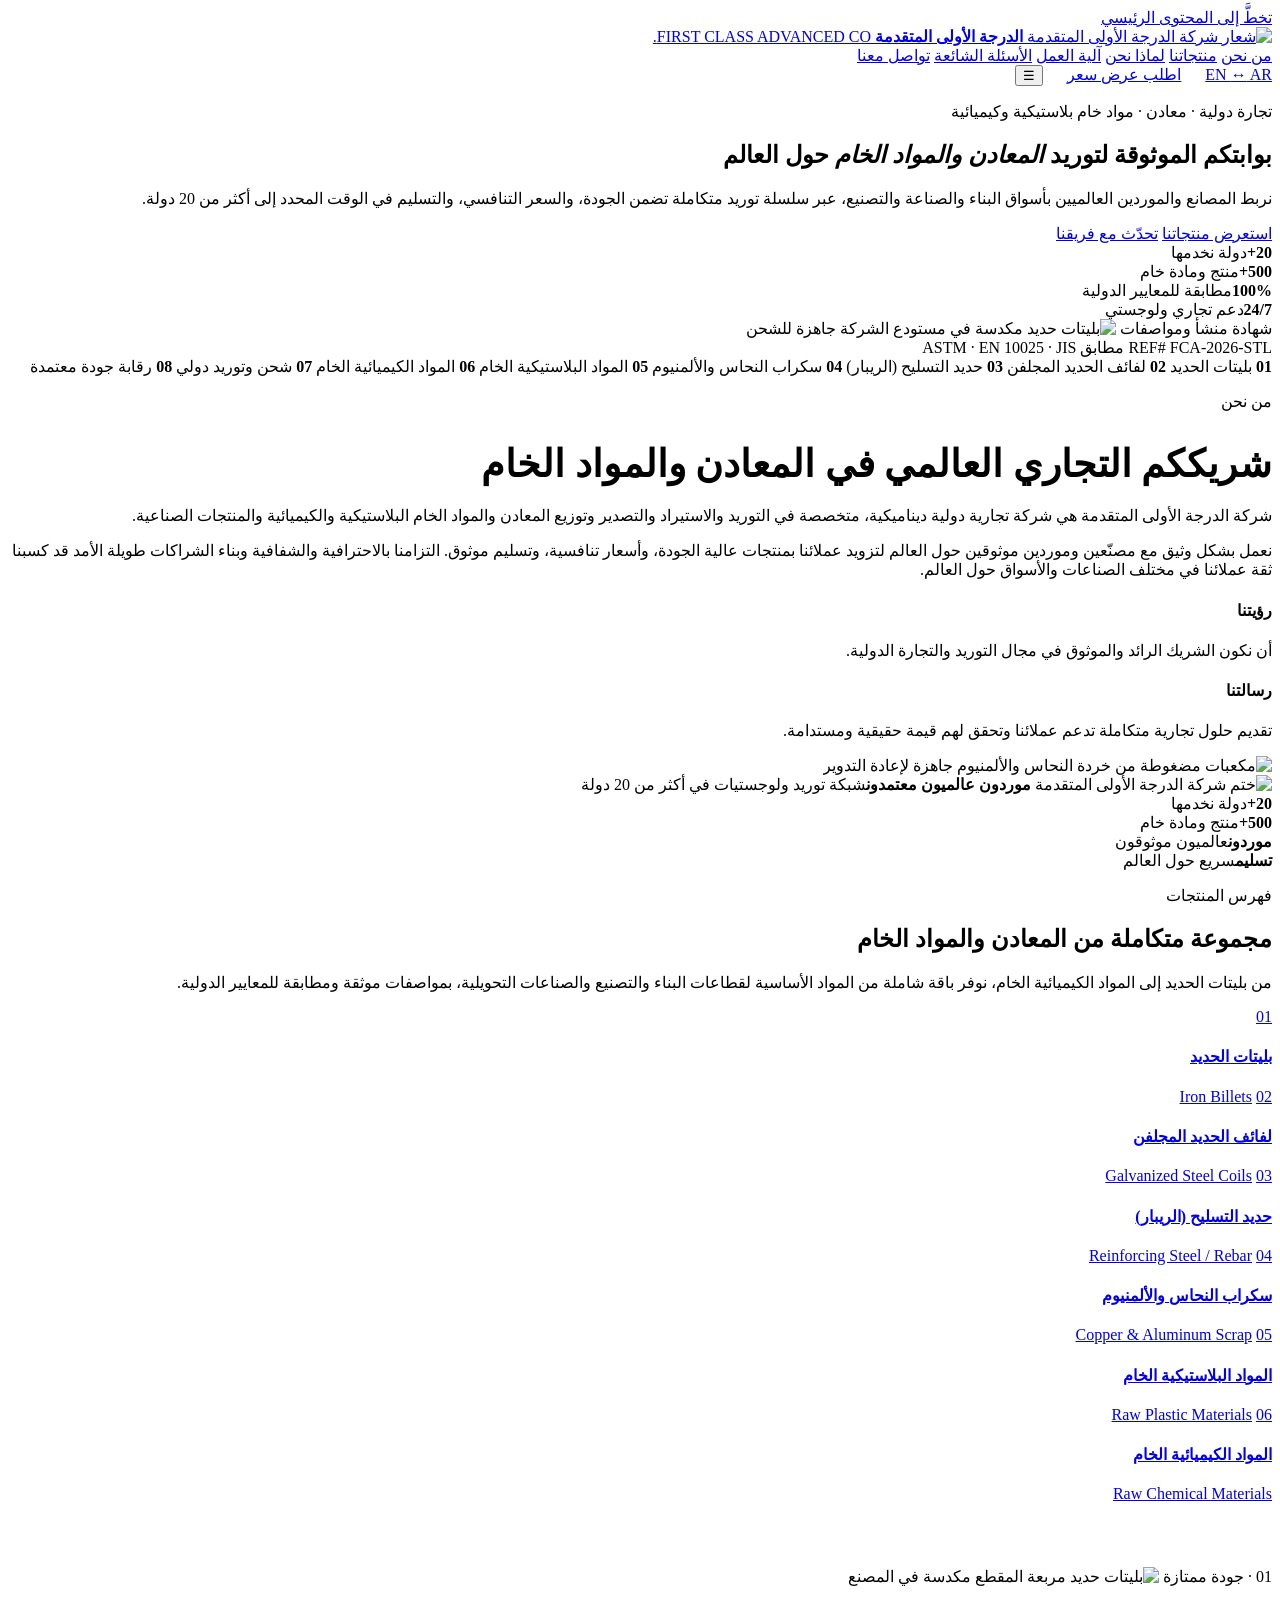
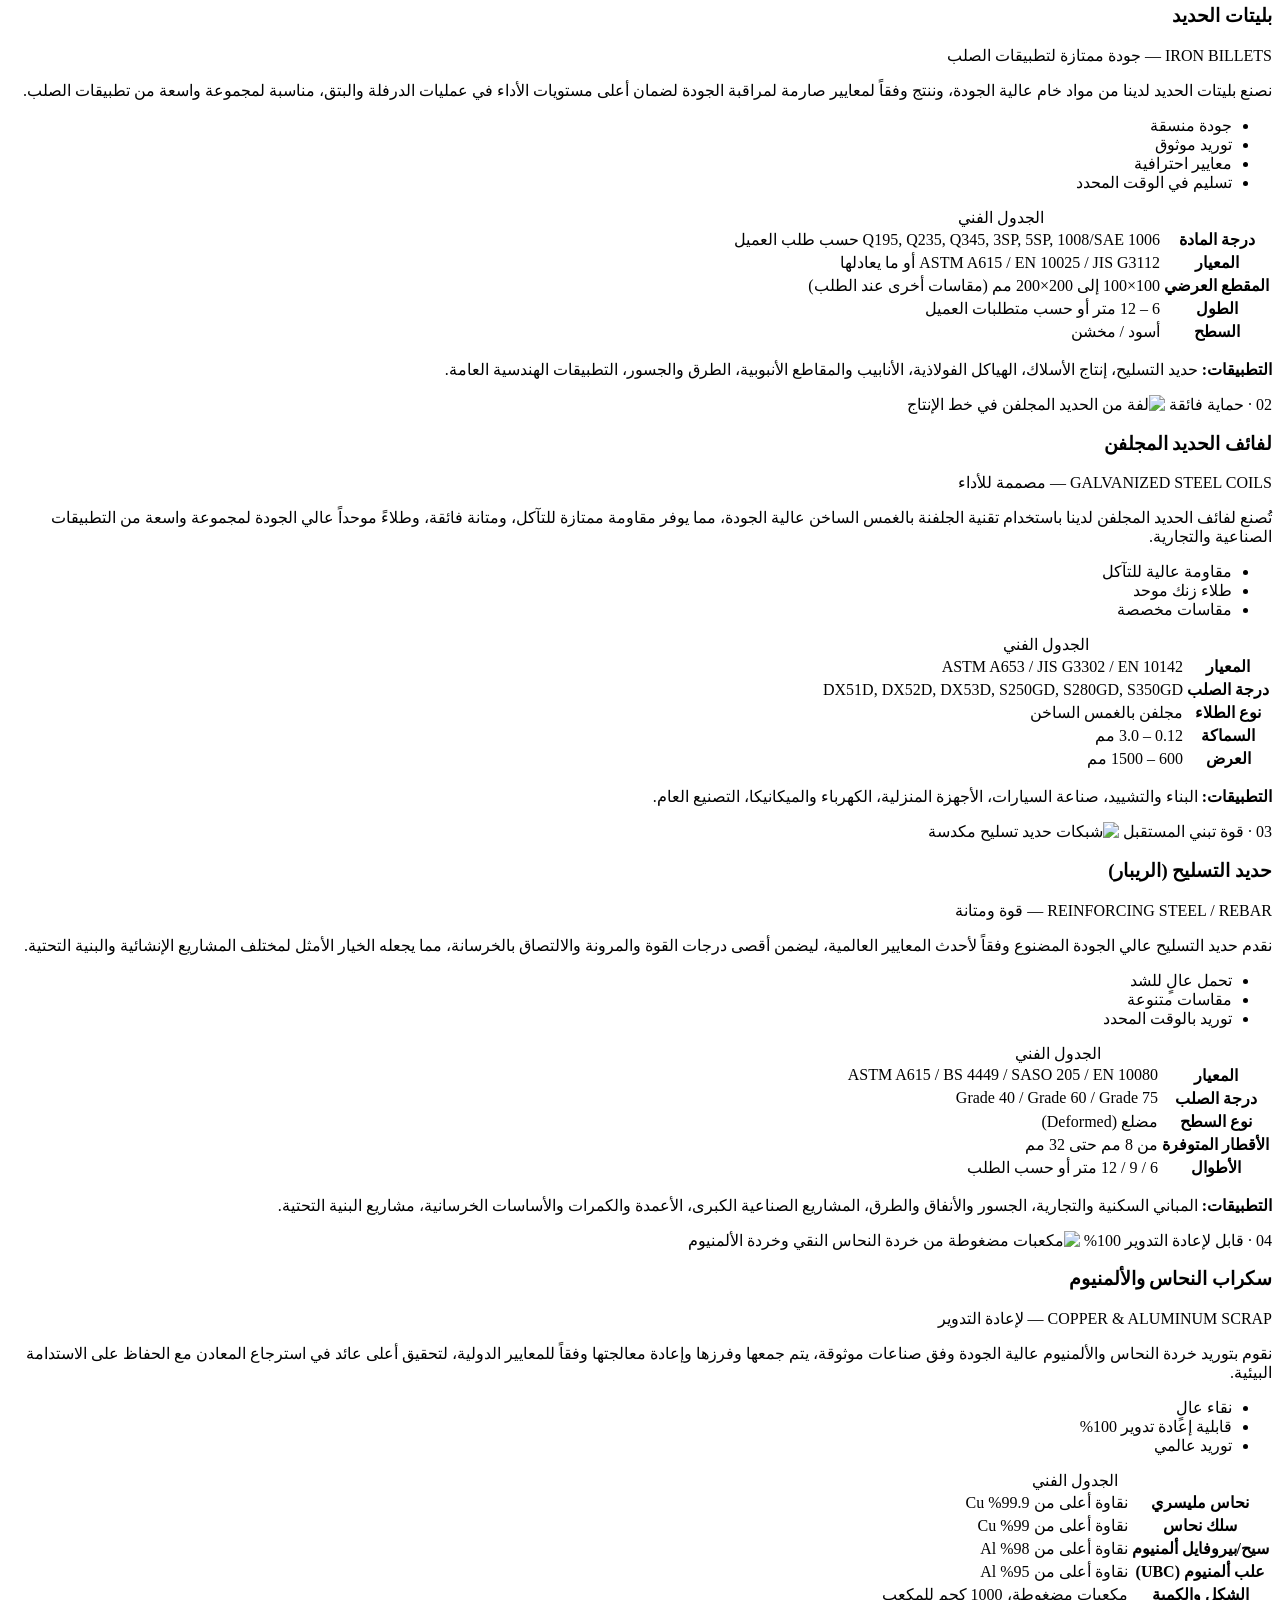
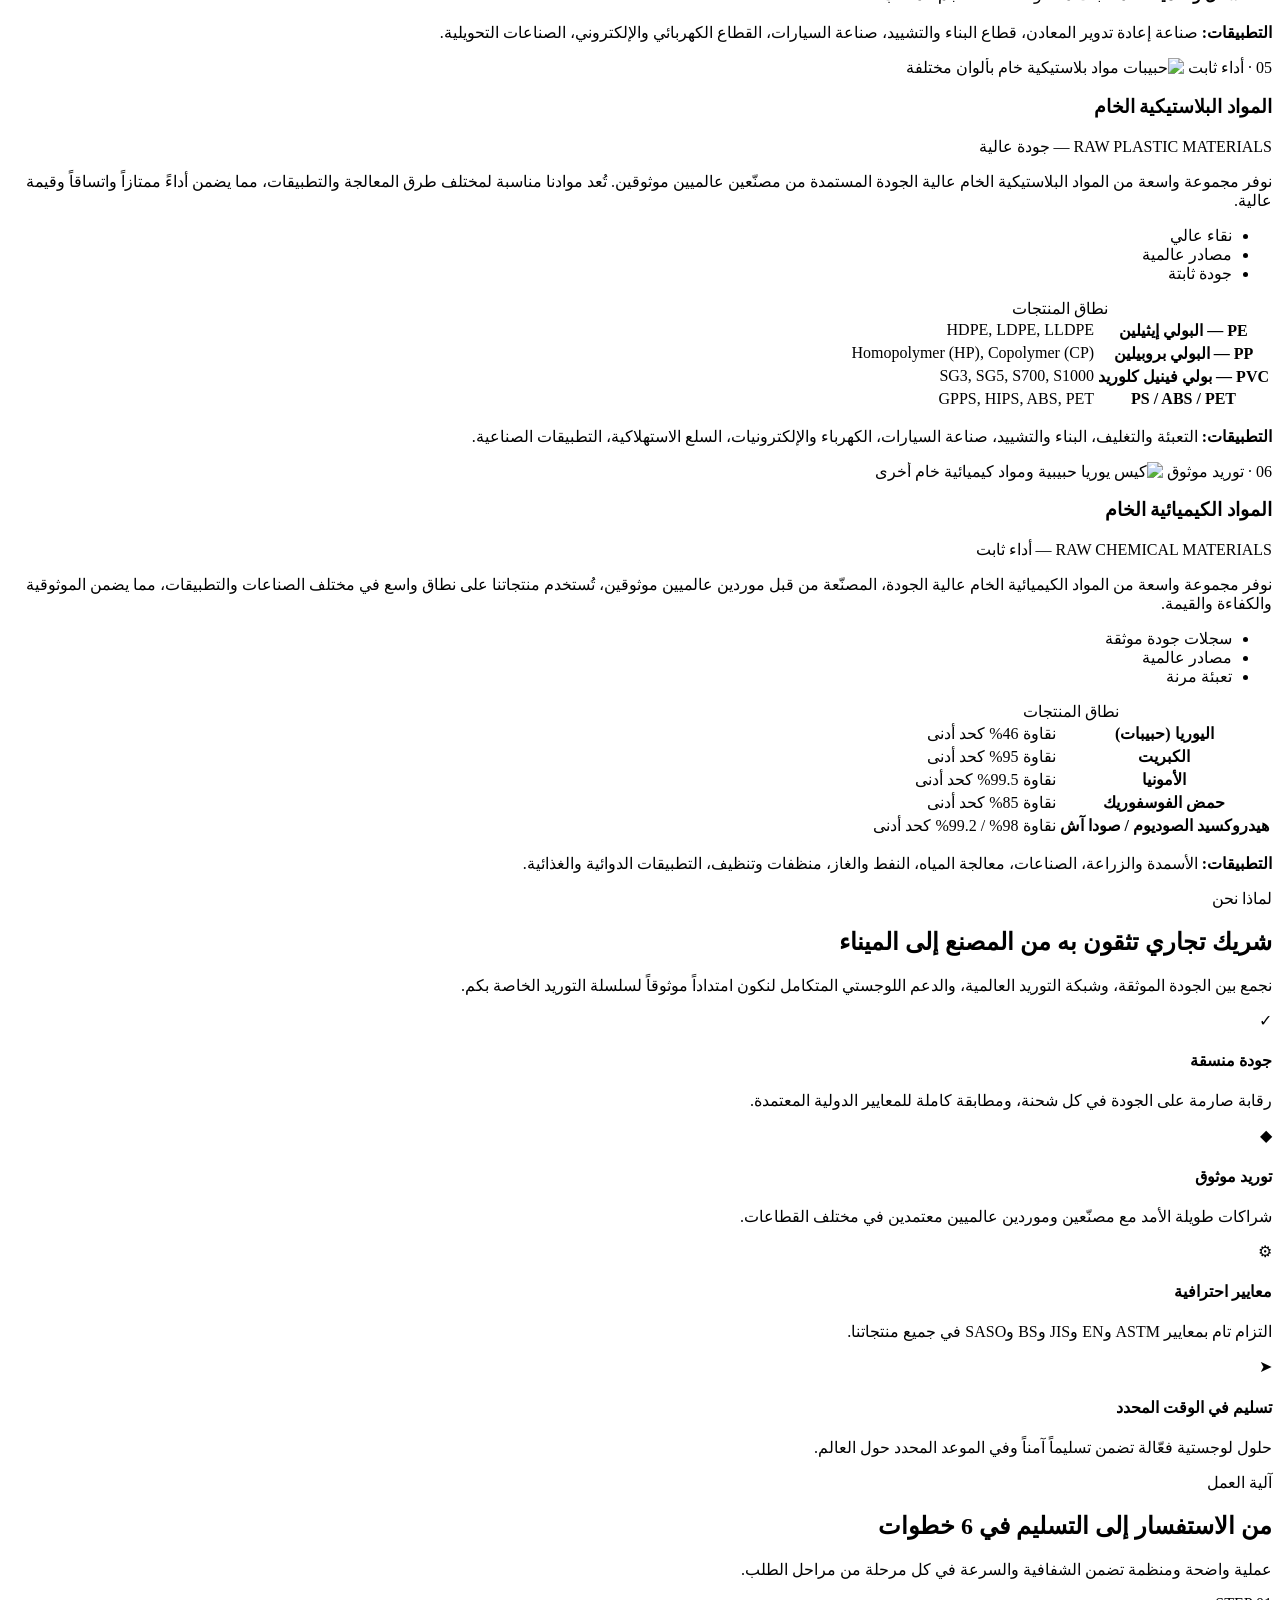
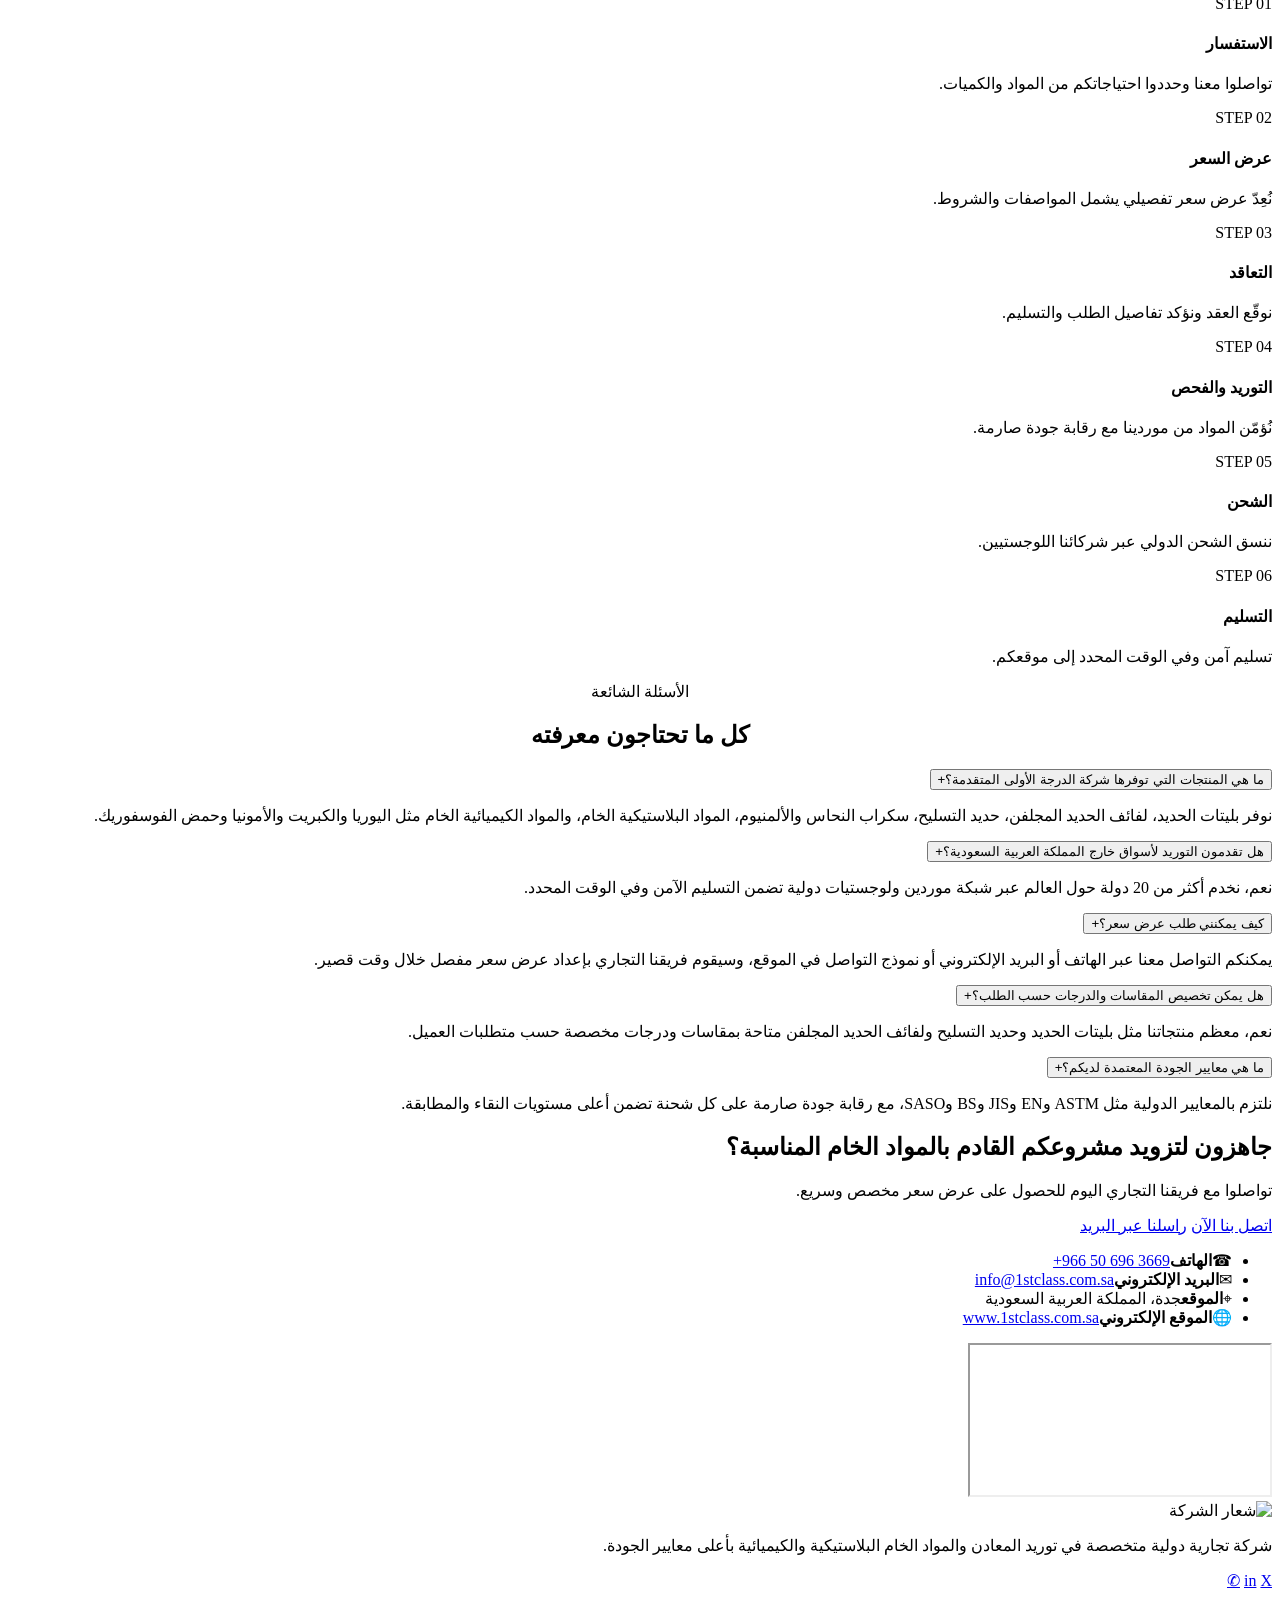
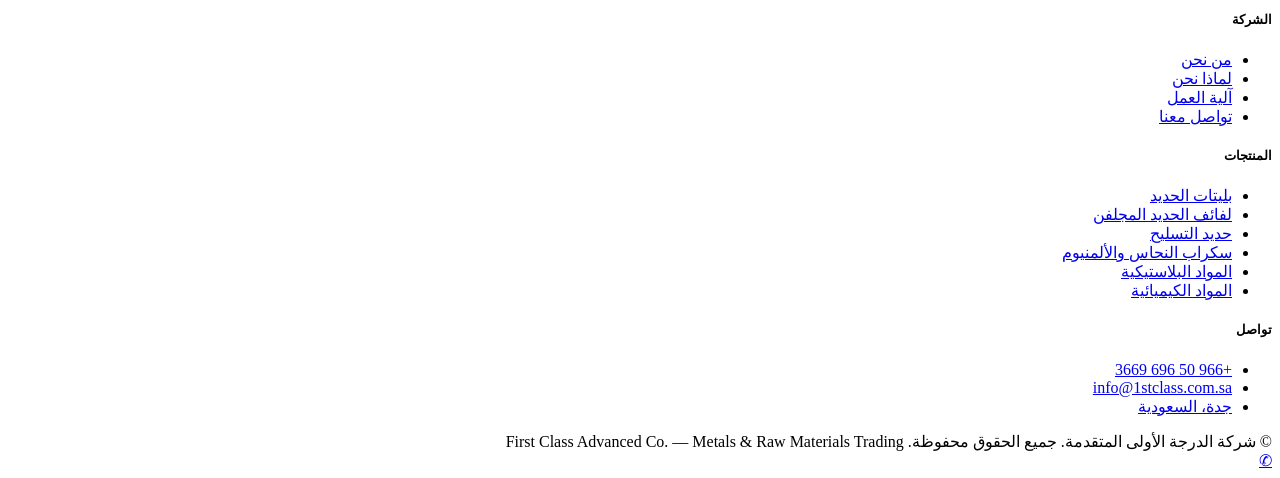
==== commit 7c316325: "Update links and paths in index.html" ====
--- a/hg/index.html
+++ b/hg/index.html
@@ -8,17 +8,17 @@
 <meta name="keywords" content="بليتات الحديد, حديد التسليح, الريبار, لفائف الحديد المجلفن, سكراب النحاس, سكراب الألمنيوم, المواد البلاستيكية الخام, البولي إيثيلين, البولي بروبيلين, اليوريا, المواد الكيميائية الخام, استيراد وتصدير المعادن, شركة تجارة معادن السعودية, جدة">
 <meta name="robots" content="index, follow, max-image-preview:large">
 <meta name="author" content="First Class Advanced Co.">
-<link rel="canonical" href="https://1stclass.com.sa/ar/home/">
-<link rel="alternate" hreflang="ar" href="https://1stclass.com.sa/ar/home/">
-<link rel="alternate" hreflang="en" href="https://1stclass.com.sa/en/home/">
-<link rel="alternate" hreflang="x-default" href="https://1stclass.com.sa/ar/home/">
+<link rel="canonical" href="https://1stclass.com.sa/">
+<link rel="alternate" hreflang="ar" href="https://1stclass.com.sa/">
+<link rel="alternate" hreflang="en" href="https://1stclass.com.sa/en/">
+<link rel="alternate" hreflang="x-default" href="https://1stclass.com.sa/">
 
 <!-- Open Graph -->
 <meta property="og:type" content="website">
 <meta property="og:site_name" content="First Class Advanced Co.">
 <meta property="og:title" content="شركة الدرجة الأولى المتقدمة | معادن ومواد خام بلاستيكية وكيميائية">
 <meta property="og:description" content="شريككم التجاري العالمي في توريد المعادن والمواد الخام البلاستيكية والكيميائية. جودة عالية، أسعار تنافسية، تسليم موثوق حول العالم.">
-<meta property="og:url" content="https://1stclass.com.sa/ar/home/">
+<meta property="og:url" content="https://1stclass.com.sa/">
 <meta property="og:image" content="https://1stclass.com.sa/images/og-cover-ar.webp">
 <meta property="og:locale" content="ar_SA">
 <meta property="og:locale:alternate" content="en_US">
@@ -29,14 +29,14 @@
 <meta name="twitter:description" content="شريككم التجاري العالمي في توريد المعادن والمواد الخام البلاستيكية والكيميائية.">
 <meta name="twitter:image" content="https://1stclass.com.sa/images/og-cover-ar.webp">
 
-<link rel="icon" href="icons/favicon-32.png" type="image/png" sizes="32x32">
-<link rel="icon" href="icons/favicon-64.png" type="image/png" sizes="64x64">
-<link rel="apple-touch-icon" href="icons/apple-touch-icon.png">
-<link rel="shortcut icon" href="icons/favicon.ico">
+<link rel="icon" href="/icons/favicon-32.png" type="image/png" sizes="32x32">
+<link rel="icon" href="/icons/favicon-64.png" type="image/png" sizes="64x64">
+<link rel="apple-touch-icon" href="/icons/apple-touch-icon.png">
+<link rel="shortcut icon" href="/icons/favicon.ico">
 <link rel="preconnect" href="https://fonts.googleapis.com">
 <link rel="preconnect" href="https://fonts.gstatic.com" crossorigin>
-<link rel="preload" as="image" href="images/billets-rebar.webp">
-<link rel="stylesheet" href="style.css">
+<link rel="preload" as="image" href="/images/billets-rebar.webp">
+<link rel="stylesheet" href="/style.css">
 
 <script type="application/ld+json">
 {
@@ -44,7 +44,7 @@
   "@type": "Organization",
   "name": "First Class Advanced Co.",
   "alternateName": "شركة الدرجة الأولى المتقدمة",
-  "url": "https://1stclass.com.sa/ar/home/",
+  "url": "https://1stclass.com.sa/",
   "logo": "https://1stclass.com.sa/images/logo.webp",
   "image": "https://1stclass.com.sa/images/og-cover-ar.webp",
   "description": "شركة تجارية دولية متخصصة في توريد واستيراد وتصدير المعادن والمواد الخام البلاستيكية والكيميائية.",
@@ -69,7 +69,7 @@
   "@context": "https://schema.org",
   "@type": "BreadcrumbList",
   "itemListElement": [
-    {"@type":"ListItem","position":1,"name":"الرئيسية","item":"https://1stclass.com.sa/ar/home/"}
+    {"@type":"ListItem","position":1,"name":"الرئيسية","item":"https://1stclass.com.sa/"}
   ]
 }
 </script>
@@ -92,8 +92,8 @@
 
 <header class="site-header">
   <div class="container header-row">
-    <a href="#top" class="brand">
-      <img src="icons/logo.webp" alt="شعار شركة الدرجة الأولى المتقدمة" width="52" height="52">
+    <a href="/" class="brand">
+      <img src="/icons/logo.webp" alt="شعار شركة الدرجة الأولى المتقدمة" width="52" height="52">
       <span class="brand-text">
         <strong>الدرجة الأولى المتقدمة</strong>
         <span>FIRST CLASS ADVANCED CO.</span>
@@ -108,7 +108,7 @@
       <a href="#contact">تواصل معنا</a>
     </nav>
     <div class="header-actions">
-      <a href="/en/home/" class="lang-switch" hreflang="en">EN <span aria-hidden="true">↔</span> AR</a>
+      <a href="/en/" class="lang-switch" hreflang="en">EN <span aria-hidden="true">↔</span> AR</a>
       <a href="#contact" class="btn btn-gold" style="padding:10px 20px;">اطلب عرض سعر</a>
       <button class="nav-toggle" id="navToggle" aria-label="فتح القائمة" aria-expanded="false" aria-controls="main-nav">☰</button>
     </div>
@@ -137,7 +137,7 @@
       </div>
       <div class="hero-card reveal">
         <span class="tag">شهادة منشأ ومواصفات</span>
-        <img src="images/billets-rebar.webp" alt="بليتات حديد مكدسة في مستودع الشركة جاهزة للشحن" width="700" height="500" loading="eager">
+        <img src="/images/billets-rebar.webp" alt="بليتات حديد مكدسة في مستودع الشركة جاهزة للشحن" width="700" height="500" loading="eager">
         <div class="hero-card-foot">
           <span>REF# FCA-2026-STL</span>
           <span>مطابق ASTM · EN 10025 · JIS</span>
@@ -146,7 +146,7 @@
     </div>
   </section>
 
-  <!-- TICKER: signature element inspired by the catalog's own numbered index page -->
+  <!-- TICKER -->
   <div class="ticker-wrap" aria-hidden="true">
     <div class="ticker">
       <span><b>01</b> بليتات الحديد</span>
@@ -175,9 +175,9 @@
           </div>
         </div>
         <div class="about-visual reveal">
-          <img src="images/copper-aluminum-scrap.webp" alt="مكعبات مضغوطة من خردة النحاس والألمنيوم جاهزة لإعادة التدوير" width="700" height="460" loading="lazy">
+          <img src="/images/copper-aluminum-scrap.webp" alt="مكعبات مضغوطة من خردة النحاس والألمنيوم جاهزة لإعادة التدوير" width="700" height="460" loading="lazy">
           <div class="seal-badge">
-            <img src="icons/logo.webp" alt="ختم شركة الدرجة الأولى المتقدمة">
+            <img src="/icons/logo.webp" alt="ختم شركة الدرجة الأولى المتقدمة">
             <span><b>موردون عالميون معتمدون</b><span>شبكة توريد ولوجستيات في أكثر من 20 دولة</span></span>
           </div>
         </div>
@@ -192,7 +192,7 @@
     </div>
   </section>
 
-  <!-- PRODUCT INDEX (mirrors the catalog's own فهرس المحتويات) -->
+  <!-- PRODUCT INDEX -->
   <section class="pad bg-paper2" id="products">
     <div class="container">
       <div class="section-head reveal">
@@ -217,7 +217,7 @@
 
       <article class="product-card reveal" id="p-billets">
         <div class="pc-media"><span class="stamp">01 · جودة ممتازة</span>
-          <img src="images/billets-rebar.webp" alt="بليتات حديد مربعة المقطع مكدسة في المصنع" width="640" height="480" loading="lazy"></div>
+          <img src="/images/billets-rebar.webp" alt="بليتات حديد مربعة المقطع مكدسة في المصنع" width="640" height="480" loading="lazy"></div>
         <div class="pc-body">
           <h3>بليتات الحديد</h3>
           <p class="pc-tagline">IRON BILLETS — جودة ممتازة لتطبيقات الصلب</p>
@@ -239,7 +239,7 @@
 
       <article class="product-card reveal" id="p-coils">
         <div class="pc-media"><span class="stamp">02 · حماية فائقة</span>
-          <img src="images/crop-coil.webp" alt="لفة من الحديد المجلفن في خط الإنتاج" width="640" height="480" loading="lazy"></div>
+          <img src="/images/crop-coil.webp" alt="لفة من الحديد المجلفن في خط الإنتاج" width="640" height="480" loading="lazy"></div>
         <div class="pc-body">
           <h3>لفائف الحديد المجلفن</h3>
           <p class="pc-tagline">GALVANIZED STEEL COILS — مصممة للأداء</p>
@@ -261,7 +261,7 @@
 
       <article class="product-card reveal" id="p-rebar">
         <div class="pc-media"><span class="stamp">03 · قوة تبني المستقبل</span>
-          <img src="images/crop-rebar-mesh.webp" alt="شبكات حديد تسليح مكدسة" width="640" height="480" loading="lazy"></div>
+          <img src="/images/crop-rebar-mesh.webp" alt="شبكات حديد تسليح مكدسة" width="640" height="480" loading="lazy"></div>
         <div class="pc-body">
           <h3>حديد التسليح (الريبار)</h3>
           <p class="pc-tagline">REINFORCING STEEL / REBAR — قوة ومتانة</p>
@@ -283,7 +283,7 @@
 
       <article class="product-card reveal" id="p-scrap">
         <div class="pc-media"><span class="stamp">04 · قابل لإعادة التدوير 100%</span>
-          <img src="images/copper-aluminum-scrap.webp" alt="مكعبات مضغوطة من خردة النحاس النقي وخردة الألمنيوم" width="640" height="480" loading="lazy"></div>
+          <img src="/images/copper-aluminum-scrap.webp" alt="مكعبات مضغوطة من خردة النحاس النقي وخردة الألمنيوم" width="640" height="480" loading="lazy"></div>
         <div class="pc-body">
           <h3>سكراب النحاس والألمنيوم</h3>
           <p class="pc-tagline">COPPER &amp; ALUMINUM SCRAP — لإعادة التدوير</p>
@@ -305,7 +305,7 @@
 
       <article class="product-card reveal" id="p-plastics">
         <div class="pc-media"><span class="stamp">05 · أداء ثابت</span>
-          <img src="images/plastic-pellets.webp" alt="حبيبات مواد بلاستيكية خام بألوان مختلفة" width="640" height="480" loading="lazy"></div>
+          <img src="/images/plastic-pellets.webp" alt="حبيبات مواد بلاستيكية خام بألوان مختلفة" width="640" height="480" loading="lazy"></div>
         <div class="pc-body">
           <h3>المواد البلاستيكية الخام</h3>
           <p class="pc-tagline">RAW PLASTIC MATERIALS — جودة عالية</p>
@@ -326,7 +326,7 @@
 
       <article class="product-card reveal" id="p-chemicals">
         <div class="pc-media"><span class="stamp">06 · توريد موثوق</span>
-          <img src="images/urea-chemicals.webp" alt="كيس يوريا حبيبية ومواد كيميائية خام أخرى" width="640" height="480" loading="lazy"></div>
+          <img src="/images/urea-chemicals.webp" alt="كيس يوريا حبيبية ومواد كيميائية خام أخرى" width="640" height="480" loading="lazy"></div>
         <div class="pc-body">
           <h3>المواد الكيميائية الخام</h3>
           <p class="pc-tagline">RAW CHEMICAL MATERIALS — أداء ثابت</p>
@@ -449,11 +449,11 @@
   <div class="container">
     <div class="footer-grid">
       <div class="footer-brand">
-        <img src="icons/logo.webp" alt="شعار الشركة" width="46" height="46">
+        <img src="/icons/logo.webp" alt="شعار الشركة" width="46" height="46">
         <p>شركة تجارية دولية متخصصة في توريد المعادن والمواد الخام البلاستيكية والكيميائية بأعلى معايير الجودة.</p>
         <div class="social-row" aria-label="روابط التواصل الاجتماعي">
-          <a href="#" aria-label="لينكدإن">in</a>
-          <a href="#" aria-label="إكس">X</a>
+          <a href="https://linkedin.com/company/1stclassadvanced" aria-label="لينكدإن">in</a>
+          <a href="https://x.com/1stclassadvanced" aria-label="إكس">X</a>
           <a href="https://wa.me/966506963669" aria-label="واتساب">✆</a>
         </div>
       </div>
@@ -479,6 +479,6 @@
 
 <a href="https://wa.me/966506963669" class="wa-float" aria-label="تواصل معنا عبر واتساب" target="_blank" rel="noopener">✆</a>
 
-<script src="script.js" defer></script>
+<script src="/script.js" defer></script>
 </body>
 </html>
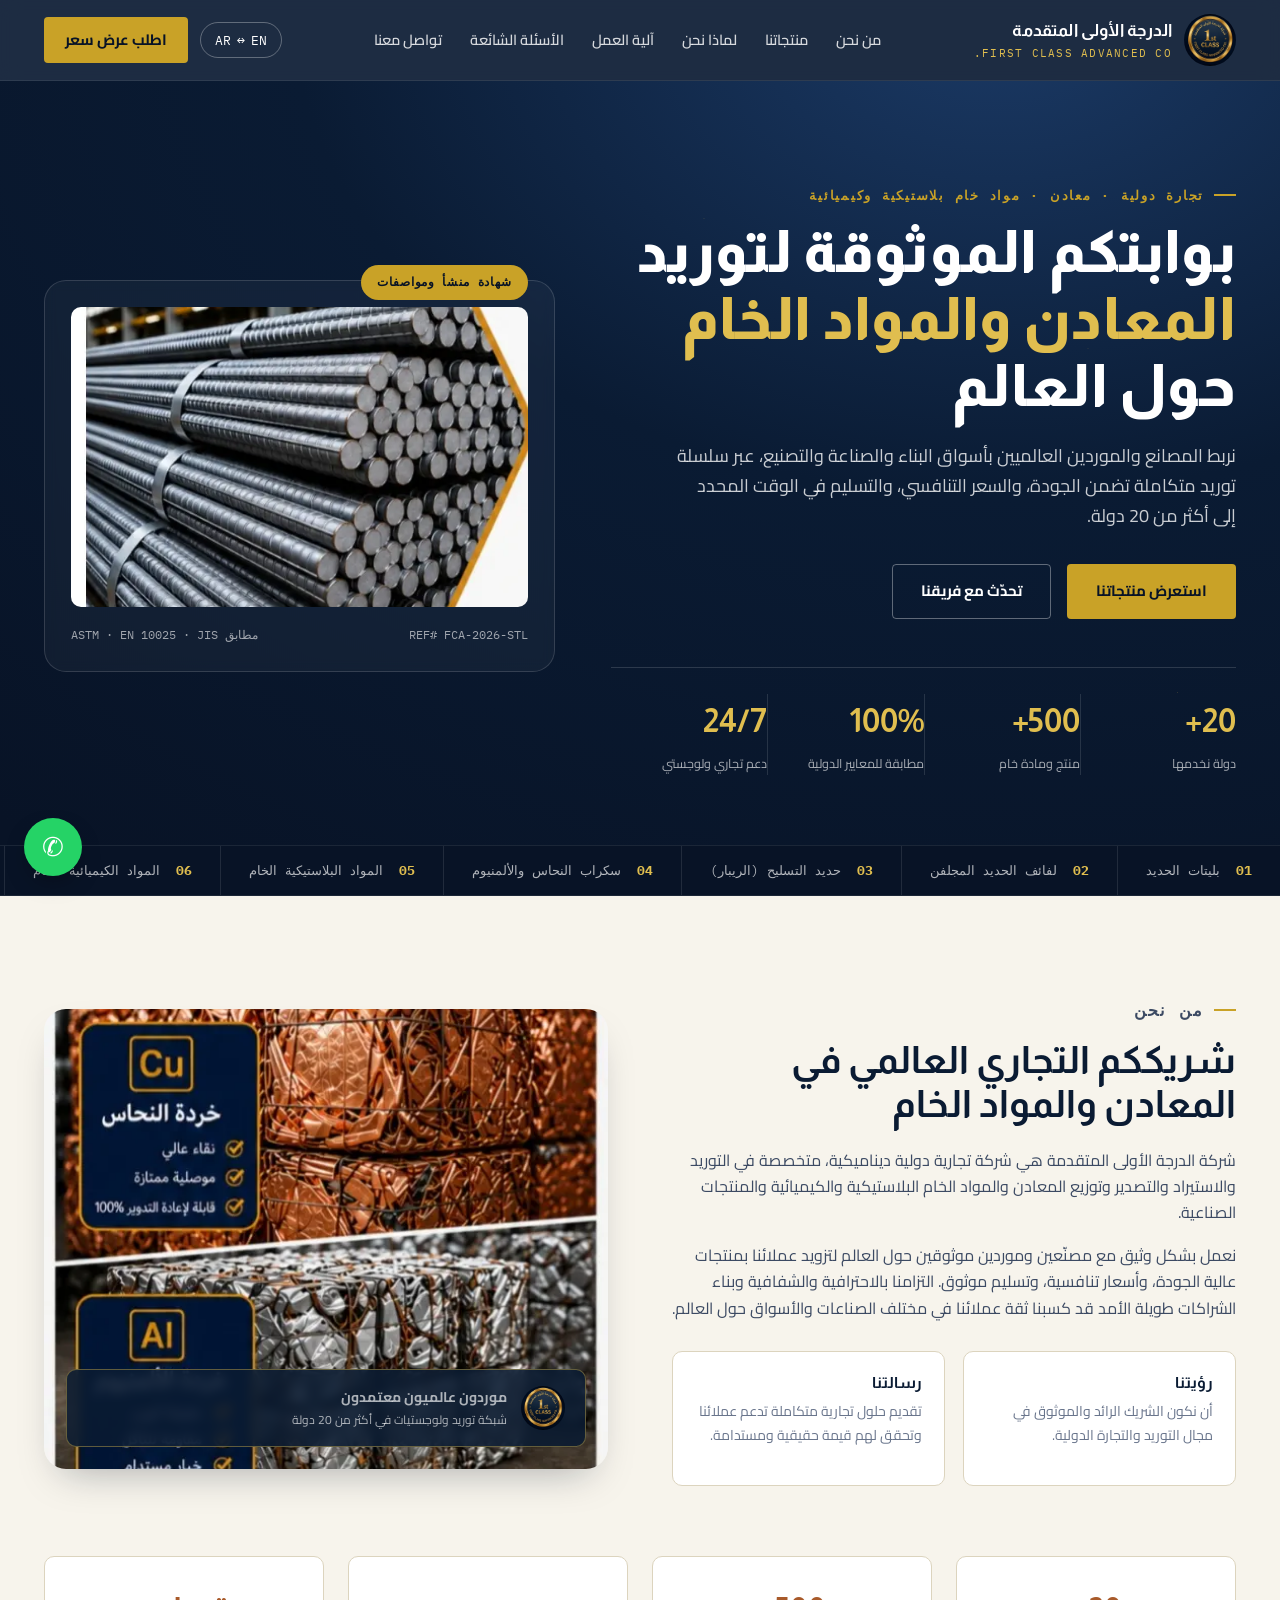
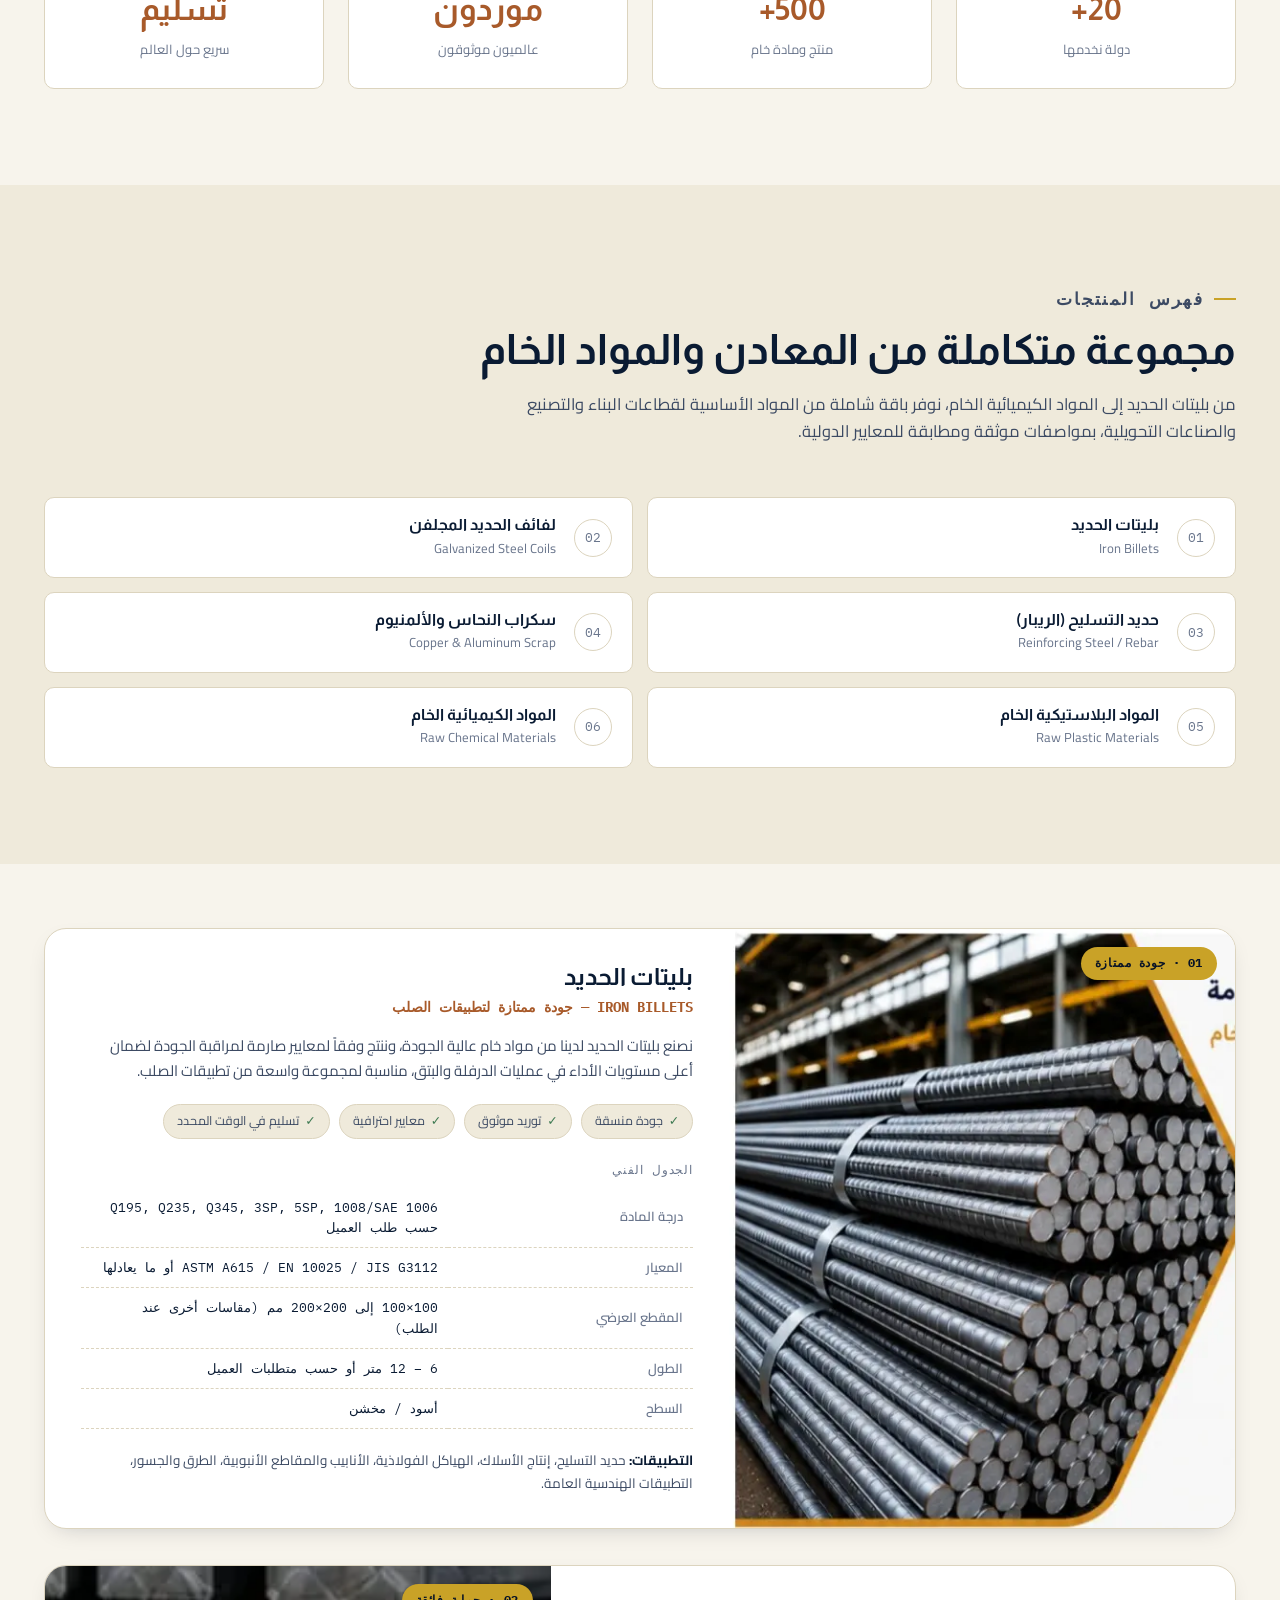
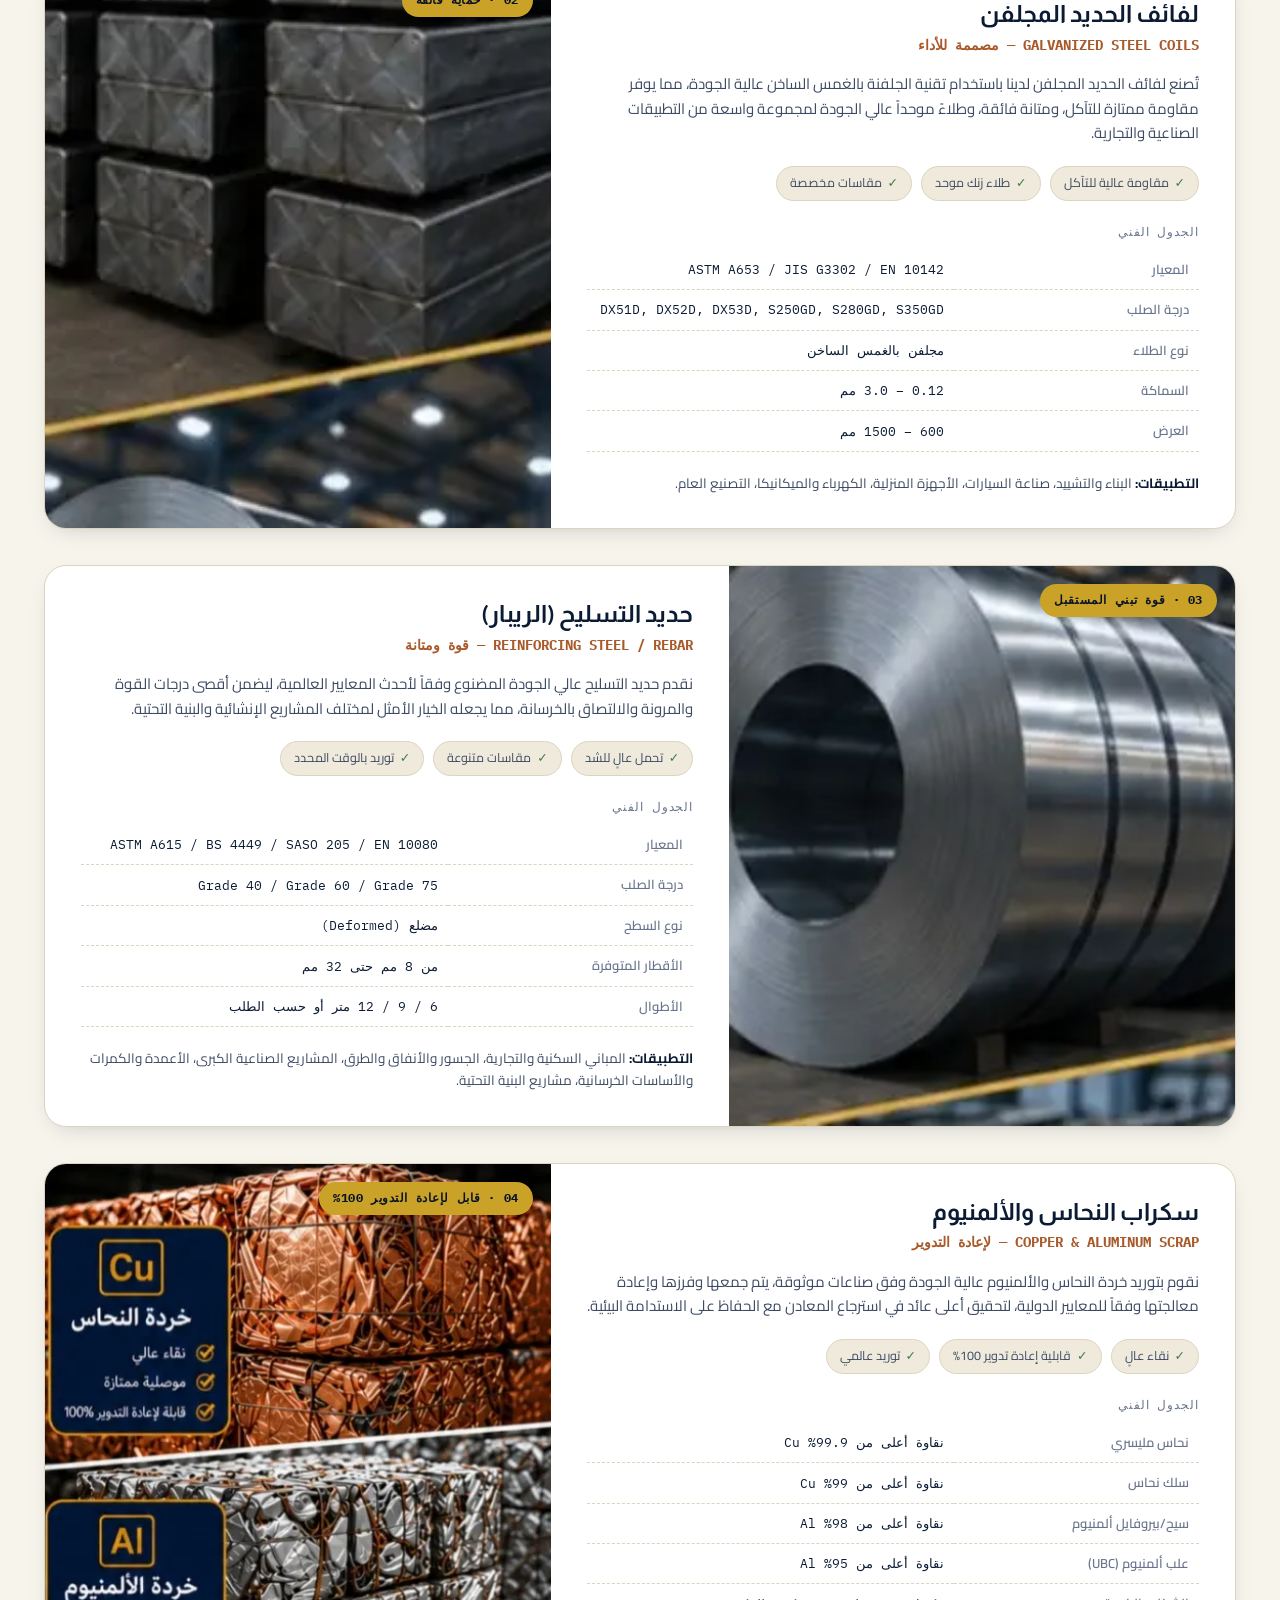
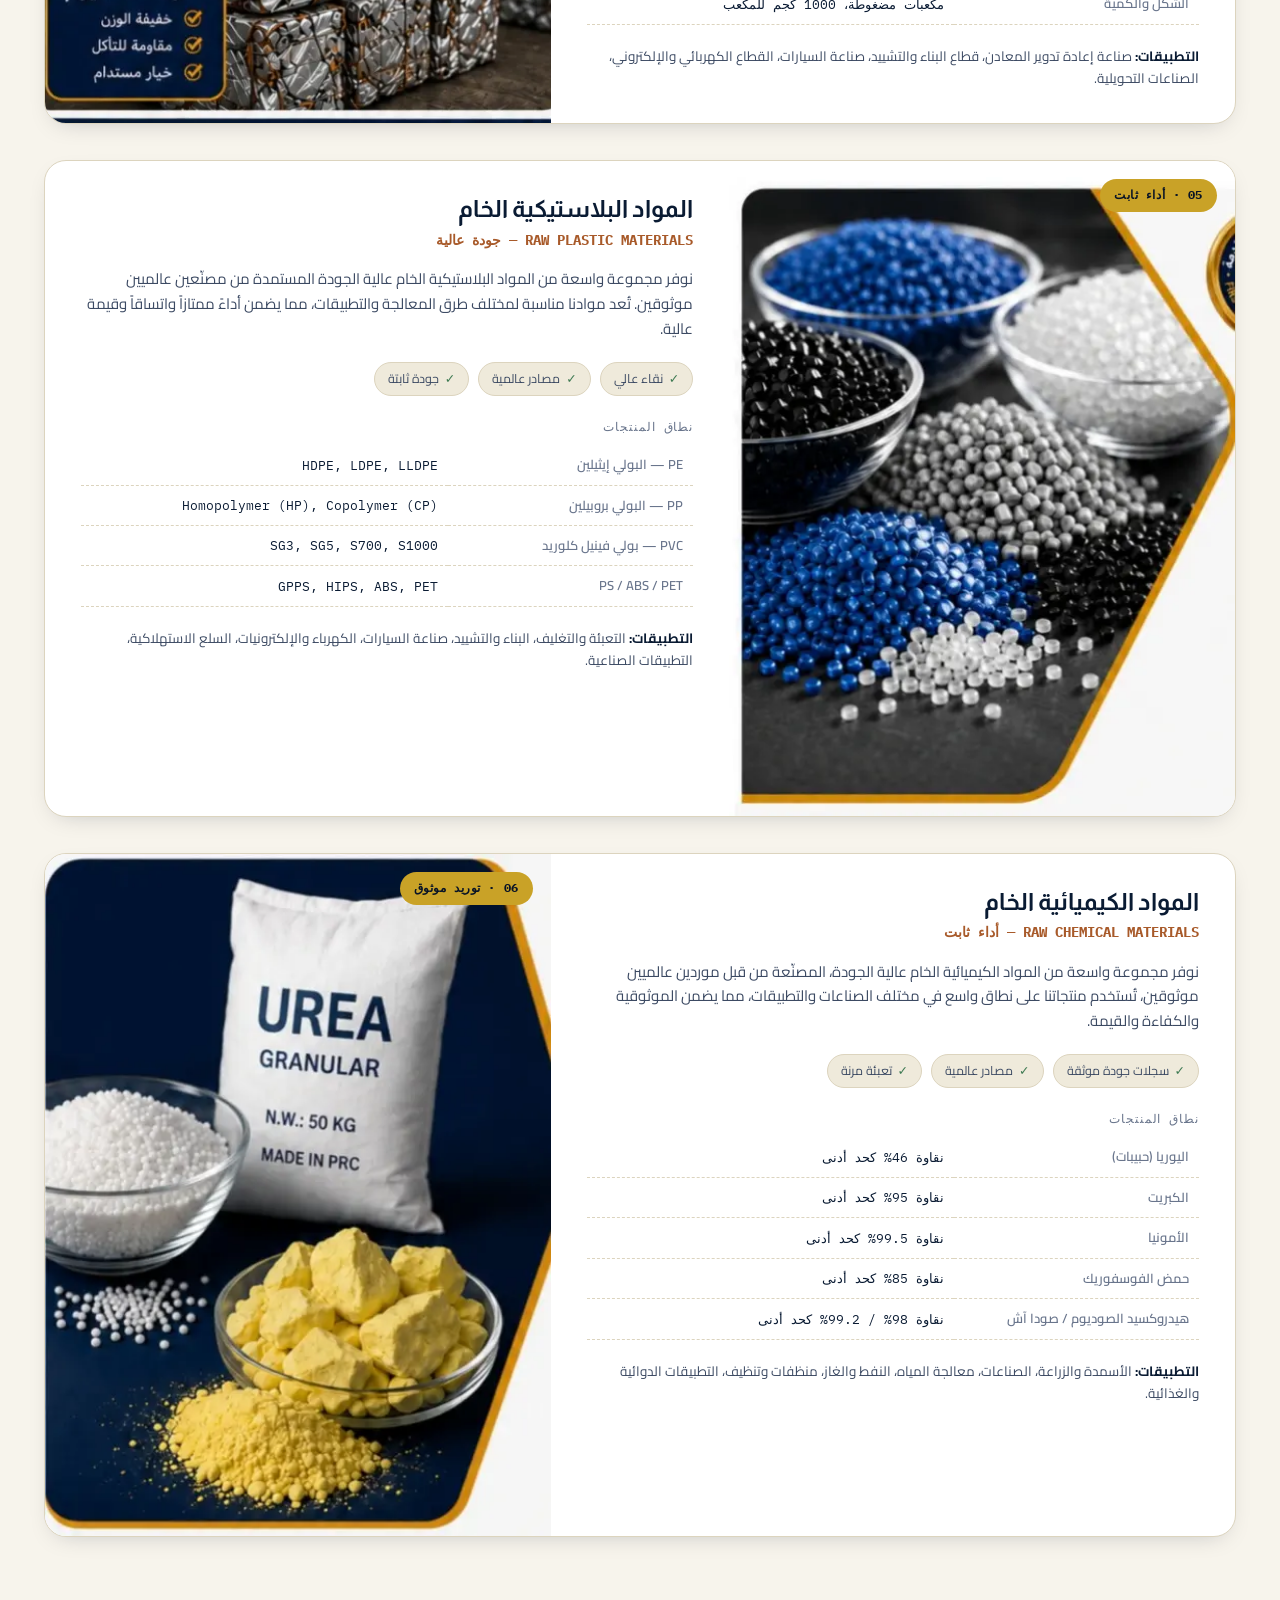
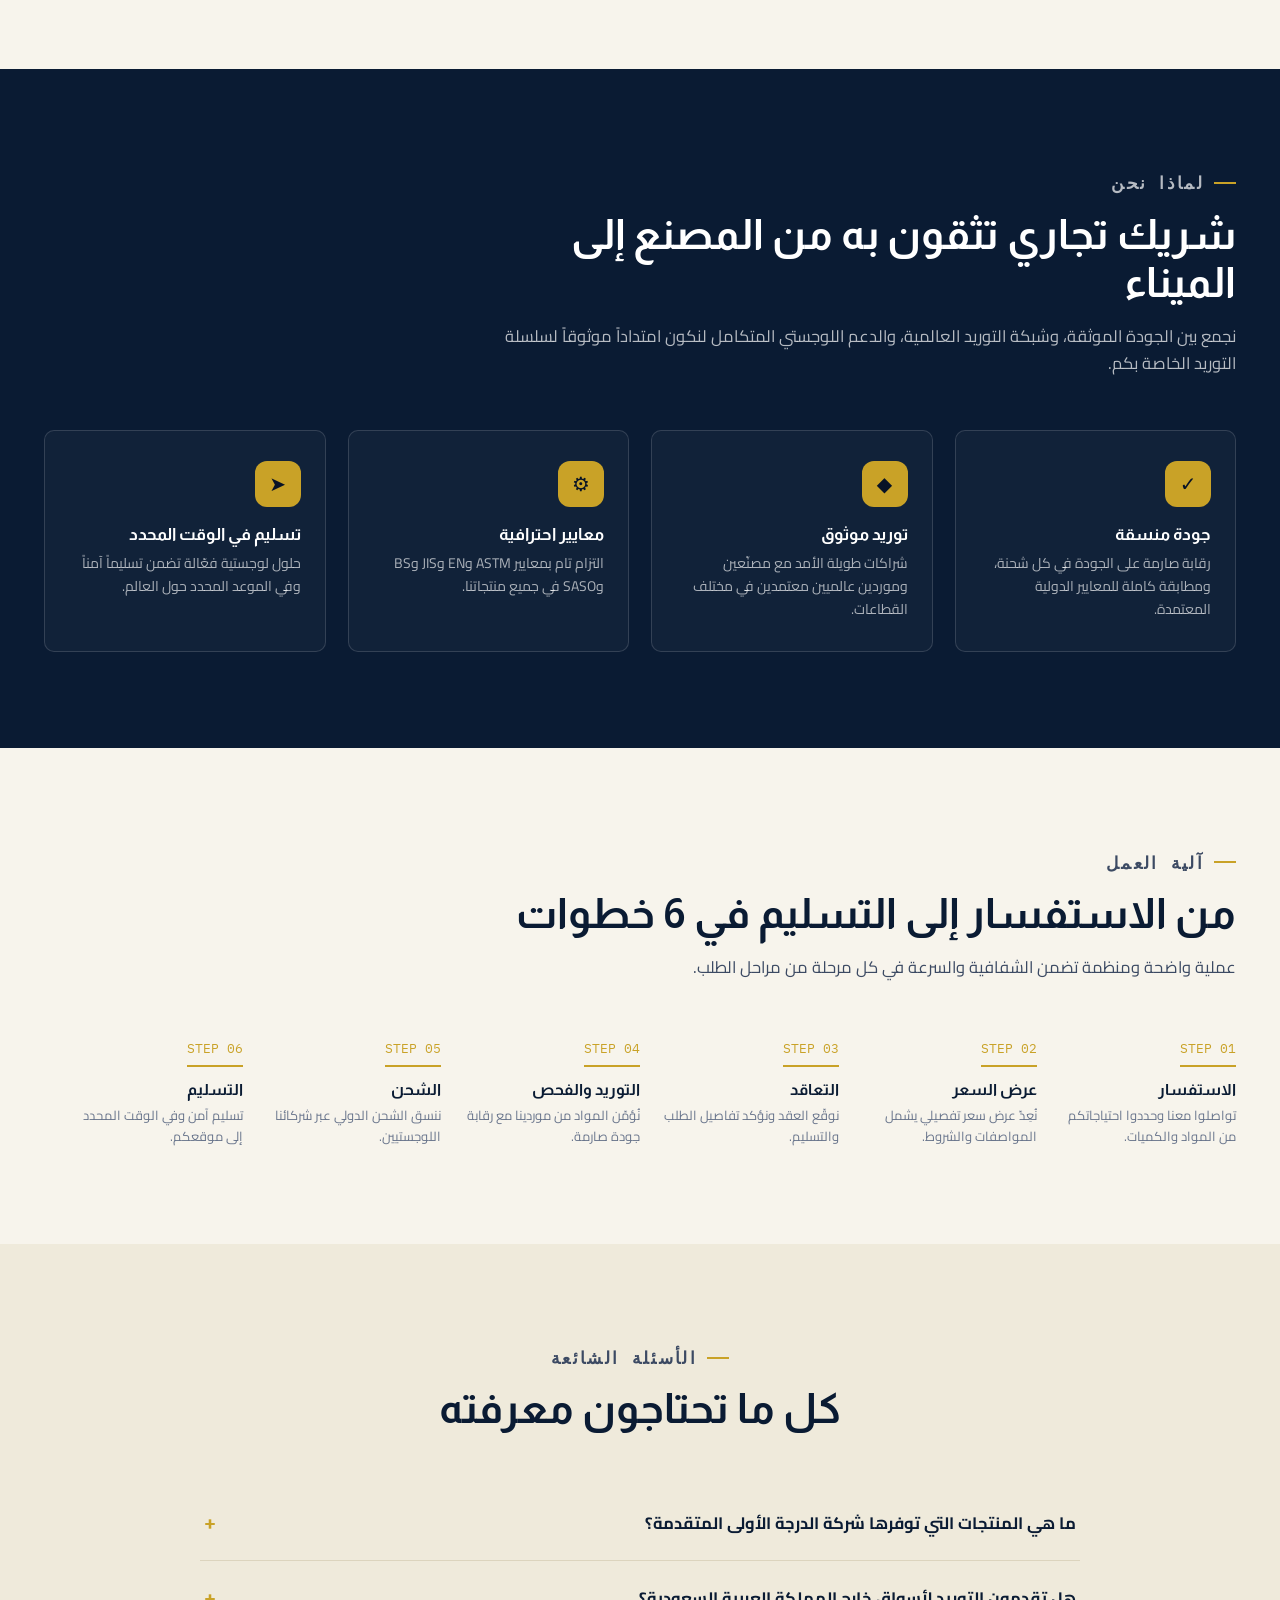
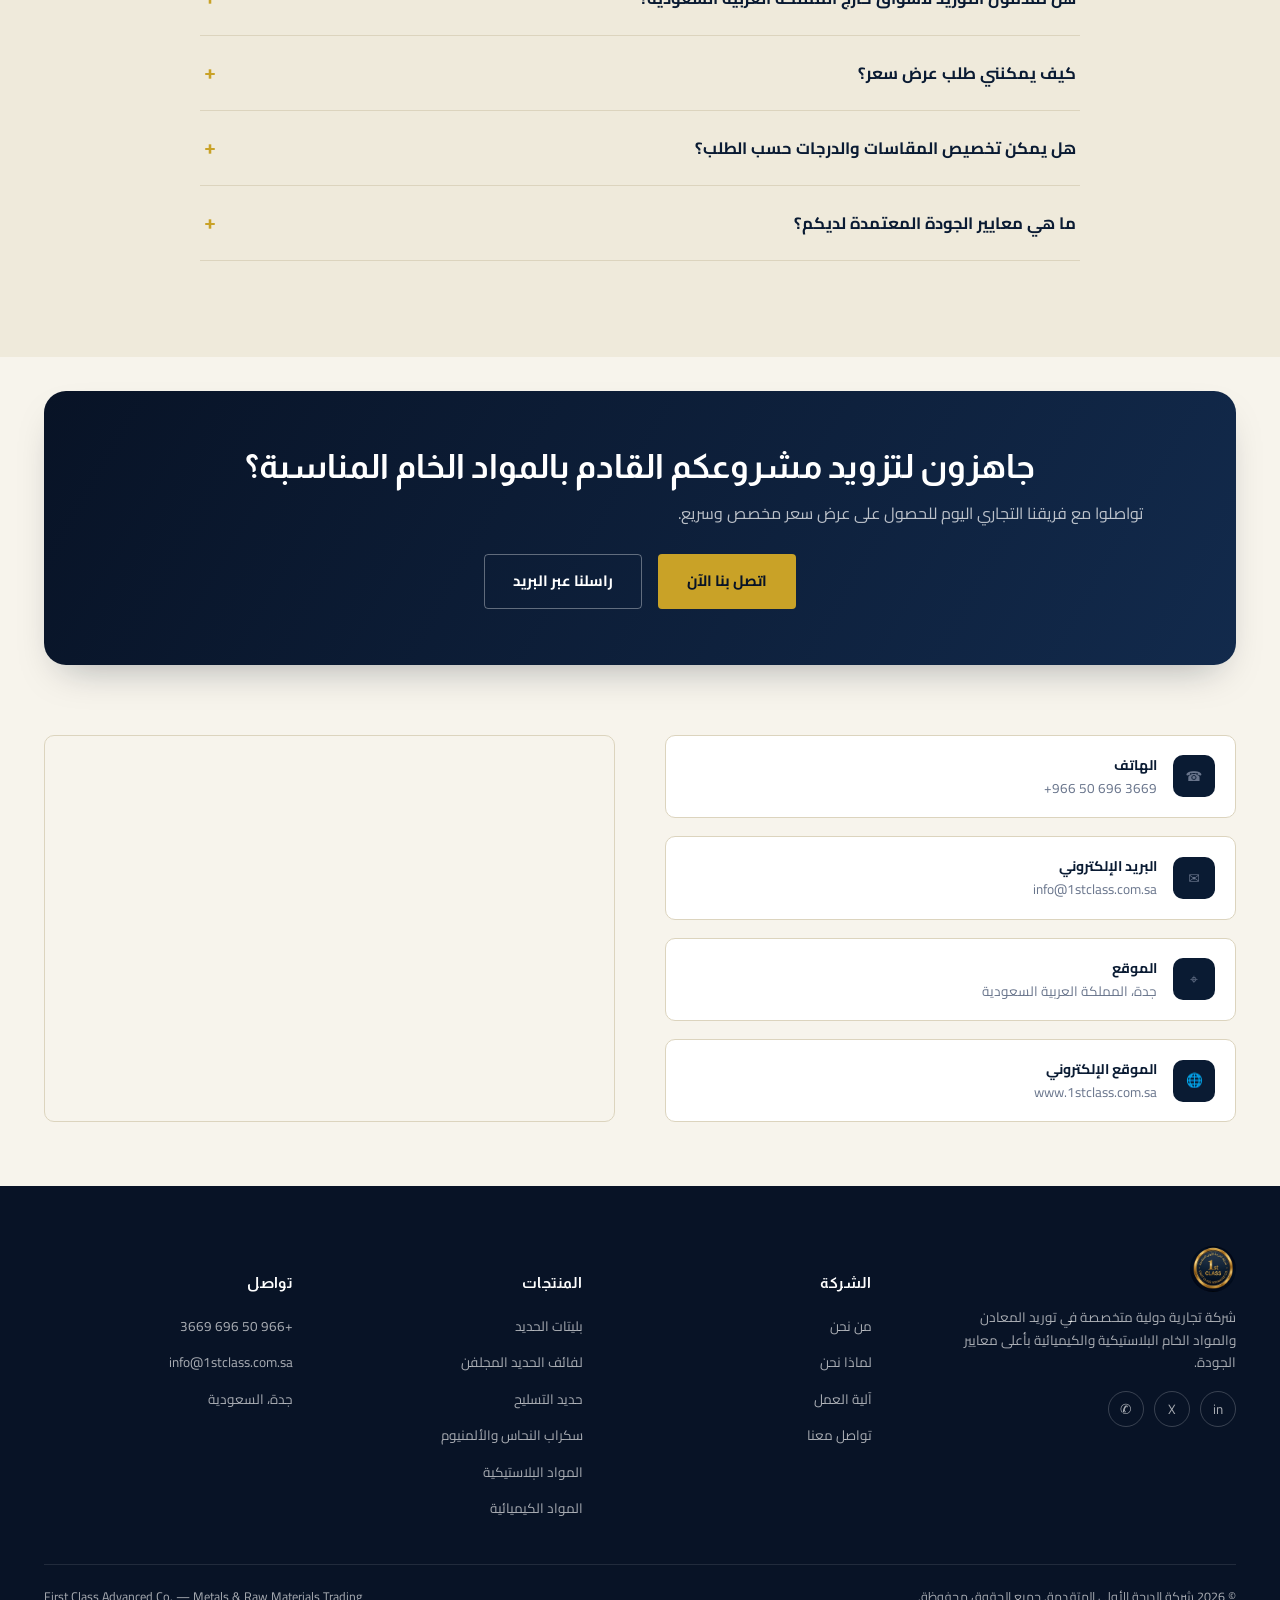
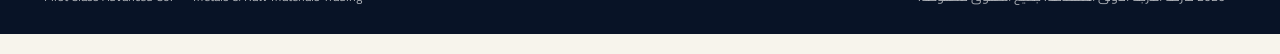
==== commit 2c472024: "Update index.html" ====
--- a/hg/index.html
+++ b/hg/index.html
@@ -29,14 +29,14 @@
 <meta name="twitter:description" content="شريككم التجاري العالمي في توريد المعادن والمواد الخام البلاستيكية والكيميائية.">
 <meta name="twitter:image" content="https://1stclass.com.sa/images/og-cover-ar.webp">
 
-<link rel="icon" href="/icons/favicon-32.png" type="image/png" sizes="32x32">
-<link rel="icon" href="/icons/favicon-64.png" type="image/png" sizes="64x64">
-<link rel="apple-touch-icon" href="/icons/apple-touch-icon.png">
-<link rel="shortcut icon" href="/icons/favicon.ico">
+<link rel="icon" href="icons/favicon-32.png" type="image/png" sizes="32x32">
+<link rel="icon" href="icons/favicon-64.png" type="image/png" sizes="64x64">
+<link rel="apple-touch-icon" href="icons/apple-touch-icon.png">
+<link rel="shortcut icon" href="icons/favicon.ico">
 <link rel="preconnect" href="https://fonts.googleapis.com">
 <link rel="preconnect" href="https://fonts.gstatic.com" crossorigin>
-<link rel="preload" as="image" href="/images/billets-rebar.webp">
-<link rel="stylesheet" href="/style.css">
+<link rel="preload" as="image" href="images/billets-rebar.webp">
+<link rel="stylesheet" href="style.css">
 
 <script type="application/ld+json">
 {
@@ -93,7 +93,7 @@
 <header class="site-header">
   <div class="container header-row">
     <a href="/" class="brand">
-      <img src="/icons/logo.webp" alt="شعار شركة الدرجة الأولى المتقدمة" width="52" height="52">
+      <img src="icons/logo.webp" alt="شعار شركة الدرجة الأولى المتقدمة" width="52" height="52">
       <span class="brand-text">
         <strong>الدرجة الأولى المتقدمة</strong>
         <span>FIRST CLASS ADVANCED CO.</span>
@@ -108,7 +108,7 @@
       <a href="#contact">تواصل معنا</a>
     </nav>
     <div class="header-actions">
-      <a href="/en/" class="lang-switch" hreflang="en">EN <span aria-hidden="true">↔</span> AR</a>
+      <a href="en/index.html" class="lang-switch" hreflang="en">EN <span aria-hidden="true">↔</span> AR</a>
       <a href="#contact" class="btn btn-gold" style="padding:10px 20px;">اطلب عرض سعر</a>
       <button class="nav-toggle" id="navToggle" aria-label="فتح القائمة" aria-expanded="false" aria-controls="main-nav">☰</button>
     </div>
@@ -137,7 +137,7 @@
       </div>
       <div class="hero-card reveal">
         <span class="tag">شهادة منشأ ومواصفات</span>
-        <img src="/images/billets-rebar.webp" alt="بليتات حديد مكدسة في مستودع الشركة جاهزة للشحن" width="700" height="500" loading="eager">
+        <img src="images/billets-rebar.webp" alt="بليتات حديد مكدسة في مستودع الشركة جاهزة للشحن" width="700" height="500" loading="eager">
         <div class="hero-card-foot">
           <span>REF# FCA-2026-STL</span>
           <span>مطابق ASTM · EN 10025 · JIS</span>
@@ -175,9 +175,9 @@
           </div>
         </div>
         <div class="about-visual reveal">
-          <img src="/images/copper-aluminum-scrap.webp" alt="مكعبات مضغوطة من خردة النحاس والألمنيوم جاهزة لإعادة التدوير" width="700" height="460" loading="lazy">
+          <img src="images/copper-aluminum-scrap.webp" alt="مكعبات مضغوطة من خردة النحاس والألمنيوم جاهزة لإعادة التدوير" width="700" height="460" loading="lazy">
           <div class="seal-badge">
-            <img src="/icons/logo.webp" alt="ختم شركة الدرجة الأولى المتقدمة">
+            <img src="icons/logo.webp" alt="ختم شركة الدرجة الأولى المتقدمة">
             <span><b>موردون عالميون معتمدون</b><span>شبكة توريد ولوجستيات في أكثر من 20 دولة</span></span>
           </div>
         </div>
@@ -217,7 +217,7 @@
 
       <article class="product-card reveal" id="p-billets">
         <div class="pc-media"><span class="stamp">01 · جودة ممتازة</span>
-          <img src="/images/billets-rebar.webp" alt="بليتات حديد مربعة المقطع مكدسة في المصنع" width="640" height="480" loading="lazy"></div>
+          <img src="images/billets-rebar.webp" alt="بليتات حديد مربعة المقطع مكدسة في المصنع" width="640" height="480" loading="lazy"></div>
         <div class="pc-body">
           <h3>بليتات الحديد</h3>
           <p class="pc-tagline">IRON BILLETS — جودة ممتازة لتطبيقات الصلب</p>
@@ -239,7 +239,7 @@
 
       <article class="product-card reveal" id="p-coils">
         <div class="pc-media"><span class="stamp">02 · حماية فائقة</span>
-          <img src="/images/crop-coil.webp" alt="لفة من الحديد المجلفن في خط الإنتاج" width="640" height="480" loading="lazy"></div>
+          <img src="images/crop-coil.webp" alt="لفة من الحديد المجلفن في خط الإنتاج" width="640" height="480" loading="lazy"></div>
         <div class="pc-body">
           <h3>لفائف الحديد المجلفن</h3>
           <p class="pc-tagline">GALVANIZED STEEL COILS — مصممة للأداء</p>
@@ -261,7 +261,7 @@
 
       <article class="product-card reveal" id="p-rebar">
         <div class="pc-media"><span class="stamp">03 · قوة تبني المستقبل</span>
-          <img src="/images/crop-rebar-mesh.webp" alt="شبكات حديد تسليح مكدسة" width="640" height="480" loading="lazy"></div>
+          <img src="images/crop-rebar-mesh.webp" alt="شبكات حديد تسليح مكدسة" width="640" height="480" loading="lazy"></div>
         <div class="pc-body">
           <h3>حديد التسليح (الريبار)</h3>
           <p class="pc-tagline">REINFORCING STEEL / REBAR — قوة ومتانة</p>
@@ -283,7 +283,7 @@
 
       <article class="product-card reveal" id="p-scrap">
         <div class="pc-media"><span class="stamp">04 · قابل لإعادة التدوير 100%</span>
-          <img src="/images/copper-aluminum-scrap.webp" alt="مكعبات مضغوطة من خردة النحاس النقي وخردة الألمنيوم" width="640" height="480" loading="lazy"></div>
+          <img src="images/copper-aluminum-scrap.webp" alt="مكعبات مضغوطة من خردة النحاس النقي وخردة الألمنيوم" width="640" height="480" loading="lazy"></div>
         <div class="pc-body">
           <h3>سكراب النحاس والألمنيوم</h3>
           <p class="pc-tagline">COPPER &amp; ALUMINUM SCRAP — لإعادة التدوير</p>
@@ -305,7 +305,7 @@
 
       <article class="product-card reveal" id="p-plastics">
         <div class="pc-media"><span class="stamp">05 · أداء ثابت</span>
-          <img src="/images/plastic-pellets.webp" alt="حبيبات مواد بلاستيكية خام بألوان مختلفة" width="640" height="480" loading="lazy"></div>
+          <img src="images/plastic-pellets.webp" alt="حبيبات مواد بلاستيكية خام بألوان مختلفة" width="640" height="480" loading="lazy"></div>
         <div class="pc-body">
           <h3>المواد البلاستيكية الخام</h3>
           <p class="pc-tagline">RAW PLASTIC MATERIALS — جودة عالية</p>
@@ -326,7 +326,7 @@
 
       <article class="product-card reveal" id="p-chemicals">
         <div class="pc-media"><span class="stamp">06 · توريد موثوق</span>
-          <img src="/images/urea-chemicals.webp" alt="كيس يوريا حبيبية ومواد كيميائية خام أخرى" width="640" height="480" loading="lazy"></div>
+          <img src="images/urea-chemicals.webp" alt="كيس يوريا حبيبية ومواد كيميائية خام أخرى" width="640" height="480" loading="lazy"></div>
         <div class="pc-body">
           <h3>المواد الكيميائية الخام</h3>
           <p class="pc-tagline">RAW CHEMICAL MATERIALS — أداء ثابت</p>
@@ -449,7 +449,7 @@
   <div class="container">
     <div class="footer-grid">
       <div class="footer-brand">
-        <img src="/icons/logo.webp" alt="شعار الشركة" width="46" height="46">
+        <img src="icons/logo.webp" alt="شعار الشركة" width="46" height="46">
         <p>شركة تجارية دولية متخصصة في توريد المعادن والمواد الخام البلاستيكية والكيميائية بأعلى معايير الجودة.</p>
         <div class="social-row" aria-label="روابط التواصل الاجتماعي">
           <a href="https://linkedin.com/company/1stclassadvanced" aria-label="لينكدإن">in</a>
@@ -479,6 +479,6 @@
 
 <a href="https://wa.me/966506963669" class="wa-float" aria-label="تواصل معنا عبر واتساب" target="_blank" rel="noopener">✆</a>
 
-<script src="/script.js" defer></script>
+<script src="script.js" defer></script>
 </body>
 </html>
--- a/hg/style.css
+++ b/hg/style.css
@@ -0,0 +1,338 @@
+/* =========================================================
+   FIRST CLASS ADVANCED CO. — Corporate site stylesheet
+   Design tokens
+   ========================================================= */
+@import url('https://fonts.googleapis.com/css2?family=Almarai:wght@400;700;800&family=Cairo:wght@300;400;500;600;700&family=IBM+Plex+Mono:wght@400;500;600&display=swap');
+@import url('https://fonts.googleapis.com/css2?family=Big+Shoulders+Display:wght@500;600;700;800;900&family=Inter:wght@300;400;500;600;700;800&family=IBM+Plex+Mono:wght@400;500;600&display=swap');
+
+:root{
+  --navy-950:#081326;
+  --navy-900:#0A1B33;
+  --navy-800:#122A4C;
+  --navy-700:#1B3A66;
+  --gold-500:#C9A227;
+  --gold-400:#E0BE4F;
+  --gold-100:#F6E9C4;
+  --bronze-600:#A85A2A;
+  --paper-50:#F7F4EC;
+  --paper-100:#EFEADB;
+  --ink-900:#10192B;
+  --ink-700:#3C4A63;
+  --ink-500:#69758C;
+  --line:#DCD4BE;
+  --white:#FFFFFF;
+  --ok-green:#3E7A52;
+
+  --radius-s:4px;
+  --radius-m:10px;
+  --radius-l:22px;
+
+  --shadow-card:0 18px 40px -18px rgba(8,19,38,.35);
+  --shadow-soft:0 8px 24px -12px rgba(8,19,38,.25);
+
+  --ease:cubic-bezier(.16,.8,.24,1);
+}
+
+/* Fonts declared at top of file (see @import above) */
+html[lang="ar"]{ --f-display:'Almarai', system-ui, sans-serif; --f-body:'Cairo', system-ui, sans-serif; --f-mono:'IBM Plex Mono', monospace; }
+html[lang="en"]{ --f-display:'Big Shoulders Display', system-ui, sans-serif; --f-body:'Inter', system-ui, sans-serif; --f-mono:'IBM Plex Mono', monospace; }
+
+*,*::before,*::after{ box-sizing:border-box; }
+html{ scroll-behavior:smooth; }
+@media (prefers-reduced-motion:reduce){
+  html{ scroll-behavior:auto; }
+  *,*::before,*::after{ animation-duration:.001ms !important; animation-iteration-count:1 !important; transition-duration:.001ms !important; scroll-behavior:auto !important; }
+}
+
+body{
+  margin:0;
+  font-family:var(--f-body);
+  background:var(--paper-50);
+  color:var(--ink-900);
+  line-height:1.65;
+  -webkit-font-smoothing:antialiased;
+}
+img{ max-width:100%; display:block; }
+a{ color:inherit; text-decoration:none; }
+ul{ margin:0; padding:0; list-style:none; }
+h1,h2,h3,h4{ font-family:var(--f-display); margin:0; line-height:1.15; }
+p{ margin:0; }
+section{ position:relative; }
+
+.container{ max-width:1240px; margin-inline:auto; padding-inline:24px; }
+.mono{ font-family:'IBM Plex Mono', monospace; letter-spacing:.02em; }
+
+:focus-visible{ outline:3px solid var(--gold-500); outline-offset:3px; }
+
+/* ---------- Utility reveal ---------- */
+.reveal{ opacity:0; transform:translateY(18px); transition:opacity .7s var(--ease), transform .7s var(--ease); }
+.reveal.is-visible{ opacity:1; transform:none; }
+
+/* ---------- Eyebrow / kicker ---------- */
+.eyebrow{
+  display:inline-flex; align-items:center; gap:10px;
+  font-family:var(--f-mono); font-size:12.5px; letter-spacing:.14em; text-transform:uppercase;
+  color:var(--gold-500); font-weight:600; margin-bottom:14px;
+}
+.eyebrow::before{ content:""; width:22px; height:2px; background:var(--gold-500); }
+
+/* ---------- Buttons ---------- */
+.btn{
+  display:inline-flex; align-items:center; justify-content:center; gap:10px;
+  padding:14px 28px; border-radius:var(--radius-s); font-weight:700; font-size:15px;
+  cursor:pointer; border:1.5px solid transparent; transition:all .25s var(--ease);
+  font-family:var(--f-body);
+}
+.btn-gold{ background:var(--gold-500); color:var(--navy-950); }
+.btn-gold:hover{ background:var(--gold-400); transform:translateY(-2px); box-shadow:var(--shadow-soft); }
+.btn-ghost{ background:transparent; color:var(--white); border-color:rgba(255,255,255,.35); }
+.btn-ghost:hover{ border-color:var(--gold-500); color:var(--gold-400); }
+.btn-dark{ background:var(--navy-900); color:var(--white); }
+.btn-dark:hover{ background:var(--navy-800); transform:translateY(-2px); box-shadow:var(--shadow-soft); }
+
+/* ============ HEADER ============ */
+.site-header{
+  position:sticky; top:0; z-index:100;
+  background:rgba(10,27,51,.92); backdrop-filter:blur(10px);
+  border-bottom:1px solid rgba(255,255,255,.08);
+}
+.header-row{ display:flex; align-items:center; justify-content:space-between; padding-block:14px; gap:20px; }
+.brand{ display:flex; align-items:center; gap:12px; color:var(--white); }
+.brand img{ width:52px; height:52px; object-fit:contain; border-radius:50%; }
+.brand-text{ display:flex; flex-direction:column; }
+.brand-text strong{ font-family:var(--f-display); font-size:17px; letter-spacing:.01em; }
+.brand-text span{ font-family:var(--f-mono); font-size:10.5px; letter-spacing:.12em; color:var(--gold-400); text-transform:uppercase; }
+
+.main-nav{ display:flex; align-items:center; gap:28px; }
+.main-nav a{ color:rgba(255,255,255,.82); font-size:14.5px; font-weight:600; position:relative; padding-block:6px; }
+.main-nav a::after{ content:""; position:absolute; inset-inline:0; bottom:0; height:2px; background:var(--gold-500); transform:scaleX(0); transition:transform .3s var(--ease); }
+.main-nav a:hover{ color:var(--white); }
+.main-nav a:hover::after{ transform:scaleX(1); }
+
+.header-actions{ display:flex; align-items:center; gap:12px; }
+.lang-switch{
+  display:flex; align-items:center; gap:6px; font-family:var(--f-mono); font-size:12.5px;
+  color:var(--white); border:1px solid rgba(255,255,255,.3); border-radius:99px; padding:7px 14px;
+  transition:border-color .25s;
+}
+.lang-switch:hover{ border-color:var(--gold-500); color:var(--gold-400); }
+.nav-toggle{ display:none; background:none; border:0; color:var(--white); font-size:26px; cursor:pointer; }
+
+@media (max-width:960px){
+  .main-nav{ position:fixed; inset-inline:0; top:80px; background:var(--navy-900); flex-direction:column; align-items:flex-start;
+    padding:24px; gap:18px; transform:translateY(-130%); transition:transform .35s var(--ease); border-bottom:1px solid rgba(255,255,255,.1); }
+  .main-nav.is-open{ transform:translateY(0); }
+  .nav-toggle{ display:block; }
+}
+
+/* ============ HERO ============ */
+.hero{
+  background:radial-gradient(120% 140% at 78% -10%, var(--navy-700) 0%, var(--navy-900) 46%, var(--navy-950) 100%);
+  color:var(--white); overflow:hidden; padding-block:96px 70px; position:relative;
+}
+.hero::before{
+  content:""; position:absolute; inset:0;
+  background-image:
+    radial-gradient(1px 1px at 15% 25%, rgba(224,190,79,.55) 0, transparent 60%),
+    radial-gradient(1px 1px at 32% 62%, rgba(224,190,79,.4) 0, transparent 60%),
+    radial-gradient(1px 1px at 55% 18%, rgba(224,190,79,.5) 0, transparent 60%),
+    radial-gradient(1px 1px at 70% 70%, rgba(224,190,79,.45) 0, transparent 60%),
+    radial-gradient(1px 1px at 85% 35%, rgba(224,190,79,.5) 0, transparent 60%),
+    radial-gradient(1px 1px at 92% 80%, rgba(224,190,79,.4) 0, transparent 60%);
+  opacity:.9; pointer-events:none;
+}
+.hero-grid{ display:grid; grid-template-columns:1.1fr .9fr; gap:56px; align-items:center; position:relative; z-index:2; }
+@media (max-width:960px){ .hero-grid{ grid-template-columns:1fr; } }
+
+.hero h1{ font-size:clamp(34px,4.6vw,58px); font-weight:800; margin-bottom:22px; letter-spacing:.005em; }
+.hero h1 em{ font-style:normal; color:var(--gold-400); }
+.hero p.lede{ font-size:18px; color:rgba(255,255,255,.78); max-width:56ch; margin-bottom:34px; }
+.hero-ctas{ display:flex; gap:16px; flex-wrap:wrap; margin-bottom:48px; }
+
+.hero-stats{ display:grid; grid-template-columns:repeat(4,1fr); gap:0; border-top:1px solid rgba(255,255,255,.14); padding-top:26px; }
+.hero-stats div{ padding-inline-end:14px; border-inline-end:1px solid rgba(255,255,255,.12); }
+.hero-stats div:last-child{ border-inline-end:0; }
+.hero-stats b{ display:block; font-family:var(--f-display); font-size:clamp(24px,2.6vw,34px); color:var(--gold-400); }
+.hero-stats span{ font-size:12.5px; color:rgba(255,255,255,.65); }
+@media (max-width:640px){ .hero-stats{ grid-template-columns:repeat(2,1fr); row-gap:18px; } }
+
+/* hero visual: manifest / seal card */
+.hero-card{
+  background:rgba(255,255,255,.04); border:1px solid rgba(255,255,255,.14); border-radius:var(--radius-l);
+  padding:26px; backdrop-filter:blur(6px); position:relative;
+}
+.hero-card img{ border-radius:var(--radius-m); width:100%; height:300px; object-fit:cover; }
+.hero-card .tag{
+  position:absolute; top:-16px; inset-inline-start:26px; background:var(--gold-500); color:var(--navy-950);
+  font-family:var(--f-mono); font-size:11.5px; font-weight:700; padding:8px 16px; border-radius:99px; letter-spacing:.06em;
+}
+.hero-card-foot{ display:flex; justify-content:space-between; align-items:center; margin-top:18px; font-family:var(--f-mono); font-size:12px; color:rgba(255,255,255,.6); }
+
+/* ============ MARQUEE / TICKER (signature element: manifest index strip) ============ */
+.ticker-wrap{ background:var(--navy-950); border-block:1px solid rgba(255,255,255,.08); overflow:hidden; }
+.ticker{ display:flex; gap:0; width:max-content; animation:tickerMove 34s linear infinite; }
+.ticker:hover{ animation-play-state:paused; }
+.ticker span{
+  font-family:var(--f-mono); font-size:12.5px; color:rgba(255,255,255,.68); padding:14px 28px;
+  border-inline-end:1px solid rgba(255,255,255,.1); white-space:nowrap;
+}
+.ticker span b{ color:var(--gold-400); margin-inline-end:8px; }
+@keyframes tickerMove{ from{ transform:translateX(0); } to{ transform:translateX(-50%); } }
+html[dir="rtl"] .ticker{ animation-name:tickerMoveRTL; }
+@keyframes tickerMoveRTL{ from{ transform:translateX(0); } to{ transform:translateX(50%); } }
+
+/* ============ SECTION HEADS ============ */
+.section-head{ max-width:760px; margin-bottom:52px; }
+.section-head h2{ font-size:clamp(28px,3.4vw,42px); color:var(--navy-900); margin-bottom:16px; }
+.section-head p{ color:var(--ink-700); font-size:16.5px; }
+.pad{ padding-block:96px; }
+.pad-s{ padding-block:64px; }
+.bg-paper2{ background:var(--paper-100); }
+.bg-navy{ background:var(--navy-900); color:var(--white); }
+.bg-navy .section-head h2{ color:var(--white); }
+.bg-navy .section-head p{ color:rgba(255,255,255,.7); }
+
+/* ============ ABOUT ============ */
+.about-grid{ display:grid; grid-template-columns:1fr 1fr; gap:64px; align-items:center; }
+@media (max-width:900px){ .about-grid{ grid-template-columns:1fr; } }
+.about-copy p{ color:var(--ink-700); margin-bottom:16px; font-size:16px; }
+.value-cards{ display:grid; grid-template-columns:1fr 1fr; gap:18px; margin-top:30px; }
+.value-card{ background:var(--white); border:1px solid var(--line); border-radius:var(--radius-m); padding:22px; }
+.value-card h4{ font-size:16px; color:var(--navy-900); margin-bottom:8px; }
+.value-card p{ font-size:14px; color:var(--ink-500); }
+
+.about-visual{ position:relative; border-radius:var(--radius-l); overflow:hidden; box-shadow:var(--shadow-card); }
+.about-visual img{ width:100%; height:460px; object-fit:cover; }
+.seal-badge{
+  position:absolute; bottom:22px; inset-inline:22px; background:rgba(10,27,51,.86); backdrop-filter:blur(6px);
+  border:1px solid rgba(224,190,79,.4); border-radius:var(--radius-m); padding:16px 20px;
+  display:flex; align-items:center; gap:14px; color:var(--white);
+}
+.seal-badge img{ width:44px; height:44px; object-fit:contain; border-radius:50%; }
+.seal-badge b{ display:block; font-size:14px; }
+.seal-badge span{ font-size:12px; color:rgba(255,255,255,.65); }
+
+/* stat strip below about */
+.stat-strip{ display:grid; grid-template-columns:repeat(4,1fr); gap:24px; margin-top:70px; }
+@media (max-width:760px){ .stat-strip{ grid-template-columns:1fr 1fr; } }
+.stat-item{ text-align:center; padding:26px 14px; background:var(--white); border:1px solid var(--line); border-radius:var(--radius-m); }
+.stat-item b{ display:block; font-family:var(--f-display); font-size:32px; color:var(--bronze-600); }
+.stat-item span{ font-size:13px; color:var(--ink-500); }
+
+/* ============ PRODUCT INDEX (from real catalog TOC) ============ */
+.index-list{ display:grid; grid-template-columns:repeat(2,1fr); gap:14px; }
+@media (max-width:760px){ .index-list{ grid-template-columns:1fr; } }
+.index-item{
+  display:flex; align-items:center; gap:18px; background:var(--white); border:1px solid var(--line);
+  border-radius:var(--radius-m); padding:18px 20px; transition:transform .25s var(--ease), box-shadow .25s var(--ease), border-color .25s;
+}
+.index-item:hover{ transform:translateY(-4px); box-shadow:var(--shadow-soft); border-color:var(--gold-500); }
+.index-num{ font-family:var(--f-mono); font-size:13px; color:var(--gold-500); border:1px solid var(--line); border-radius:99px; width:38px; height:38px; display:flex; align-items:center; justify-content:center; flex:none; }
+.index-item h4{ font-size:16px; color:var(--navy-900); margin-bottom:3px; }
+.index-item span{ font-size:13px; color:var(--ink-500); }
+
+/* ============ PRODUCT CERT CARDS ============ */
+.product-card{
+  background:var(--white); border:1px solid var(--line); border-radius:var(--radius-l); overflow:hidden;
+  display:grid; grid-template-columns:.85fr 1.15fr; box-shadow:var(--shadow-soft); margin-bottom:36px; position:relative;
+}
+.product-card:nth-of-type(even){ grid-template-columns:1.15fr .85fr; }
+.product-card:nth-of-type(even) .pc-media{ order:2; }
+@media (max-width:860px){
+  .product-card, .product-card:nth-of-type(even){ grid-template-columns:1fr; }
+  .product-card:nth-of-type(even) .pc-media{ order:0; }
+}
+.pc-media{ position:relative; min-height:280px; }
+.pc-media img{ width:100%; height:100%; object-fit:cover; min-height:280px; }
+.pc-media .stamp{
+  position:absolute; top:18px; inset-inline-start:18px; background:var(--gold-500); color:var(--navy-950);
+  font-family:var(--f-mono); font-weight:700; font-size:11.5px; padding:7px 14px; border-radius:99px; letter-spacing:.05em;
+}
+.pc-body{ padding:34px 36px; }
+.pc-body h3{ font-size:24px; color:var(--navy-900); margin-bottom:6px; }
+.pc-tagline{ color:var(--bronze-600); font-weight:700; font-size:13.5px; margin-bottom:16px; font-family:var(--f-mono); }
+.pc-desc{ color:var(--ink-700); font-size:15px; margin-bottom:20px; }
+.pc-features{ display:flex; flex-wrap:wrap; gap:9px; margin-bottom:22px; }
+.pc-features li{ background:var(--paper-100); border:1px solid var(--line); font-size:12.5px; padding:6px 13px; border-radius:99px; color:var(--ink-700); display:flex; align-items:center; gap:6px; }
+.pc-features li::before{ content:"✓"; color:var(--ok-green); font-weight:700; }
+
+.spec-table{ width:100%; border-collapse:collapse; font-size:13px; margin-bottom:20px; }
+.spec-table caption{ text-align:start; font-family:var(--f-mono); font-size:11.5px; color:var(--ink-500); margin-bottom:8px; text-transform:uppercase; letter-spacing:.08em; }
+.spec-table th, .spec-table td{ text-align:start; padding:9px 10px; border-bottom:1px dashed var(--line); }
+.spec-table th{ color:var(--ink-500); font-weight:600; width:40%; }
+.spec-table td{ color:var(--navy-900); font-family:var(--f-mono); font-size:12.5px; }
+
+.pc-apps{ font-size:13.5px; color:var(--ink-700); }
+.pc-apps b{ color:var(--navy-900); }
+
+/* ============ WHY US ============ */
+.why-grid{ display:grid; grid-template-columns:repeat(4,1fr); gap:22px; }
+@media (max-width:960px){ .why-grid{ grid-template-columns:1fr 1fr; } }
+@media (max-width:560px){ .why-grid{ grid-template-columns:1fr; } }
+.why-card{ padding:30px 24px; border:1px solid rgba(255,255,255,.14); border-radius:var(--radius-m); background:rgba(255,255,255,.03); transition:border-color .25s, transform .25s var(--ease); }
+.why-card:hover{ border-color:var(--gold-500); transform:translateY(-5px); }
+.why-icon{ width:46px; height:46px; border-radius:12px; background:var(--gold-500); color:var(--navy-950); display:flex; align-items:center; justify-content:center; margin-bottom:18px; font-size:20px; font-weight:800; }
+.why-card h4{ font-size:17px; margin-bottom:8px; }
+.why-card p{ font-size:14px; color:rgba(255,255,255,.65); }
+
+/* ============ PROCESS ============ */
+.process-rail{ display:grid; grid-template-columns:repeat(6,1fr); gap:0; counter-reset:step; position:relative; }
+@media (max-width:960px){ .process-rail{ grid-template-columns:repeat(3,1fr); row-gap:34px; } }
+@media (max-width:560px){ .process-rail{ grid-template-columns:1fr; } }
+.process-step{ position:relative; padding-inline-end:20px; }
+.process-step .pnum{ font-family:var(--f-mono); color:var(--gold-500); font-size:13px; border-bottom:2px solid var(--gold-500); display:inline-block; padding-bottom:6px; margin-bottom:14px; }
+.process-step h4{ font-size:15.5px; color:var(--navy-900); margin-bottom:6px; }
+.process-step p{ font-size:13px; color:var(--ink-500); }
+
+/* ============ FAQ ============ */
+.faq-list{ max-width:880px; margin-inline:auto; }
+.faq-item{ border-bottom:1px solid var(--line); }
+.faq-q{ width:100%; display:flex; justify-content:space-between; align-items:center; gap:20px; padding:22px 4px; background:none; border:0; cursor:pointer; text-align:start; font-family:var(--f-body); font-size:16.5px; font-weight:700; color:var(--navy-900); }
+.faq-q .plus{ font-family:var(--f-mono); font-size:20px; color:var(--gold-500); transition:transform .3s var(--ease); flex:none; }
+.faq-item[data-open="true"] .plus{ transform:rotate(45deg); }
+.faq-a{ max-height:0; overflow:hidden; transition:max-height .35s var(--ease); }
+.faq-a p{ padding:0 4px 22px; color:var(--ink-700); font-size:15px; max-width:70ch; }
+
+/* ============ CONTACT / CTA ============ */
+.cta-band{ background:linear-gradient(120deg, var(--navy-950), var(--navy-800)); color:var(--white); border-radius:var(--radius-l); padding:56px; text-align:center; margin-top:-30px; position:relative; z-index:3; box-shadow:var(--shadow-card); }
+.cta-band h2{ font-size:clamp(24px,3vw,34px); margin-bottom:14px; }
+.cta-band p{ color:rgba(255,255,255,.72); max-width:60ch; margin-inline:auto 22px auto; margin-bottom:28px; }
+.cta-actions{ display:flex; gap:16px; justify-content:center; flex-wrap:wrap; }
+
+.contact-grid{ display:grid; grid-template-columns:1fr 1fr; gap:50px; margin-top:70px; }
+@media (max-width:860px){ .contact-grid{ grid-template-columns:1fr; } }
+.contact-list{ display:flex; flex-direction:column; gap:18px; }
+.contact-list li{ display:flex; align-items:center; gap:16px; background:var(--white); border:1px solid var(--line); border-radius:var(--radius-m); padding:18px 20px; }
+.contact-ico{ width:42px; height:42px; border-radius:10px; background:var(--navy-900); color:var(--gold-400); display:flex; align-items:center; justify-content:center; flex:none; font-size:18px; }
+.contact-list b{ display:block; font-size:14px; color:var(--navy-900); }
+.contact-list span, .contact-list a{ font-size:13.5px; color:var(--ink-500); }
+.map-frame{ border-radius:var(--radius-m); overflow:hidden; border:1px solid var(--line); min-height:320px; }
+.map-frame iframe{ width:100%; height:100%; min-height:320px; border:0; }
+
+/* ============ FOOTER ============ */
+.site-footer{ background:var(--navy-950); color:rgba(255,255,255,.65); padding-block:60px 26px; }
+.footer-grid{ display:grid; grid-template-columns:1.3fr 1fr 1fr 1fr; gap:40px; margin-bottom:44px; }
+@media (max-width:860px){ .footer-grid{ grid-template-columns:1fr 1fr; } }
+@media (max-width:520px){ .footer-grid{ grid-template-columns:1fr; } }
+.footer-grid h5{ color:var(--white); font-family:var(--f-display); font-size:15px; margin-bottom:16px; letter-spacing:.03em; }
+.footer-grid ul{ display:flex; flex-direction:column; gap:10px; }
+.footer-grid a{ font-size:13.5px; }
+.footer-grid a:hover{ color:var(--gold-400); }
+.footer-brand img{ width:46px; height:46px; object-fit:contain; border-radius:50%; margin-bottom:6px; }
+.footer-brand p{ font-size:13.5px; margin-block:14px 18px; max-width:36ch; }
+.footer-bottom{ border-top:1px solid rgba(255,255,255,.1); padding-top:22px; display:flex; justify-content:space-between; flex-wrap:wrap; gap:12px; font-size:12.5px; }
+.social-row{ display:flex; gap:10px; }
+.social-row a{ width:36px; height:36px; border:1px solid rgba(255,255,255,.2); border-radius:50%; display:flex; align-items:center; justify-content:center; transition:border-color .25s, color .25s; }
+.social-row a:hover{ border-color:var(--gold-500); color:var(--gold-400); }
+
+/* skip link */
+.skip-link{ position:absolute; inset-inline-start:-999px; top:auto; background:var(--gold-500); color:var(--navy-950); padding:12px 18px; z-index:999; font-weight:700; }
+.skip-link:focus{ inset-inline-start:12px; top:12px; }
+
+/* WhatsApp float */
+.wa-float{
+  position:fixed; bottom:24px; inset-inline-end:24px; width:58px; height:58px; border-radius:50%;
+  background:#25D366; color:#fff; display:flex; align-items:center; justify-content:center; font-size:26px;
+  box-shadow:0 10px 26px -8px rgba(0,0,0,.4); z-index:90; transition:transform .25s var(--ease);
+}
+.wa-float:hover{ transform:scale(1.08); }
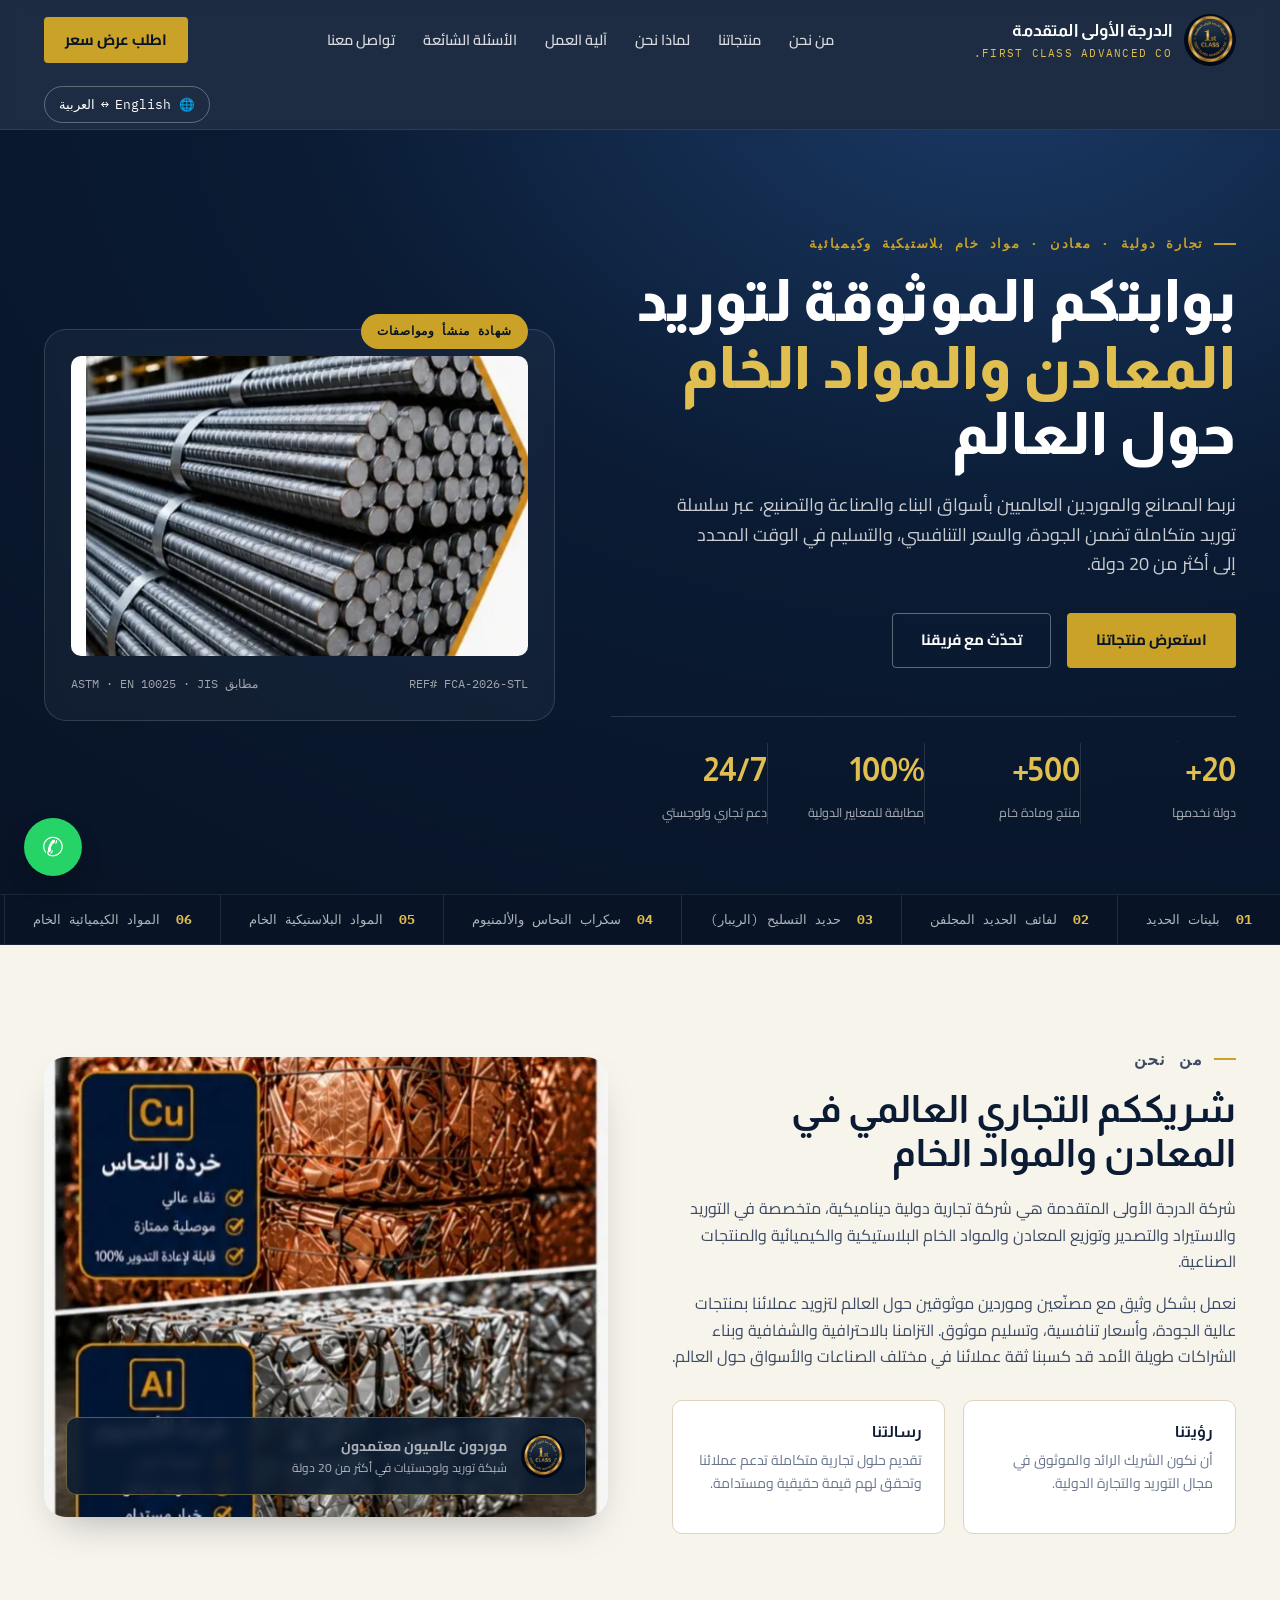
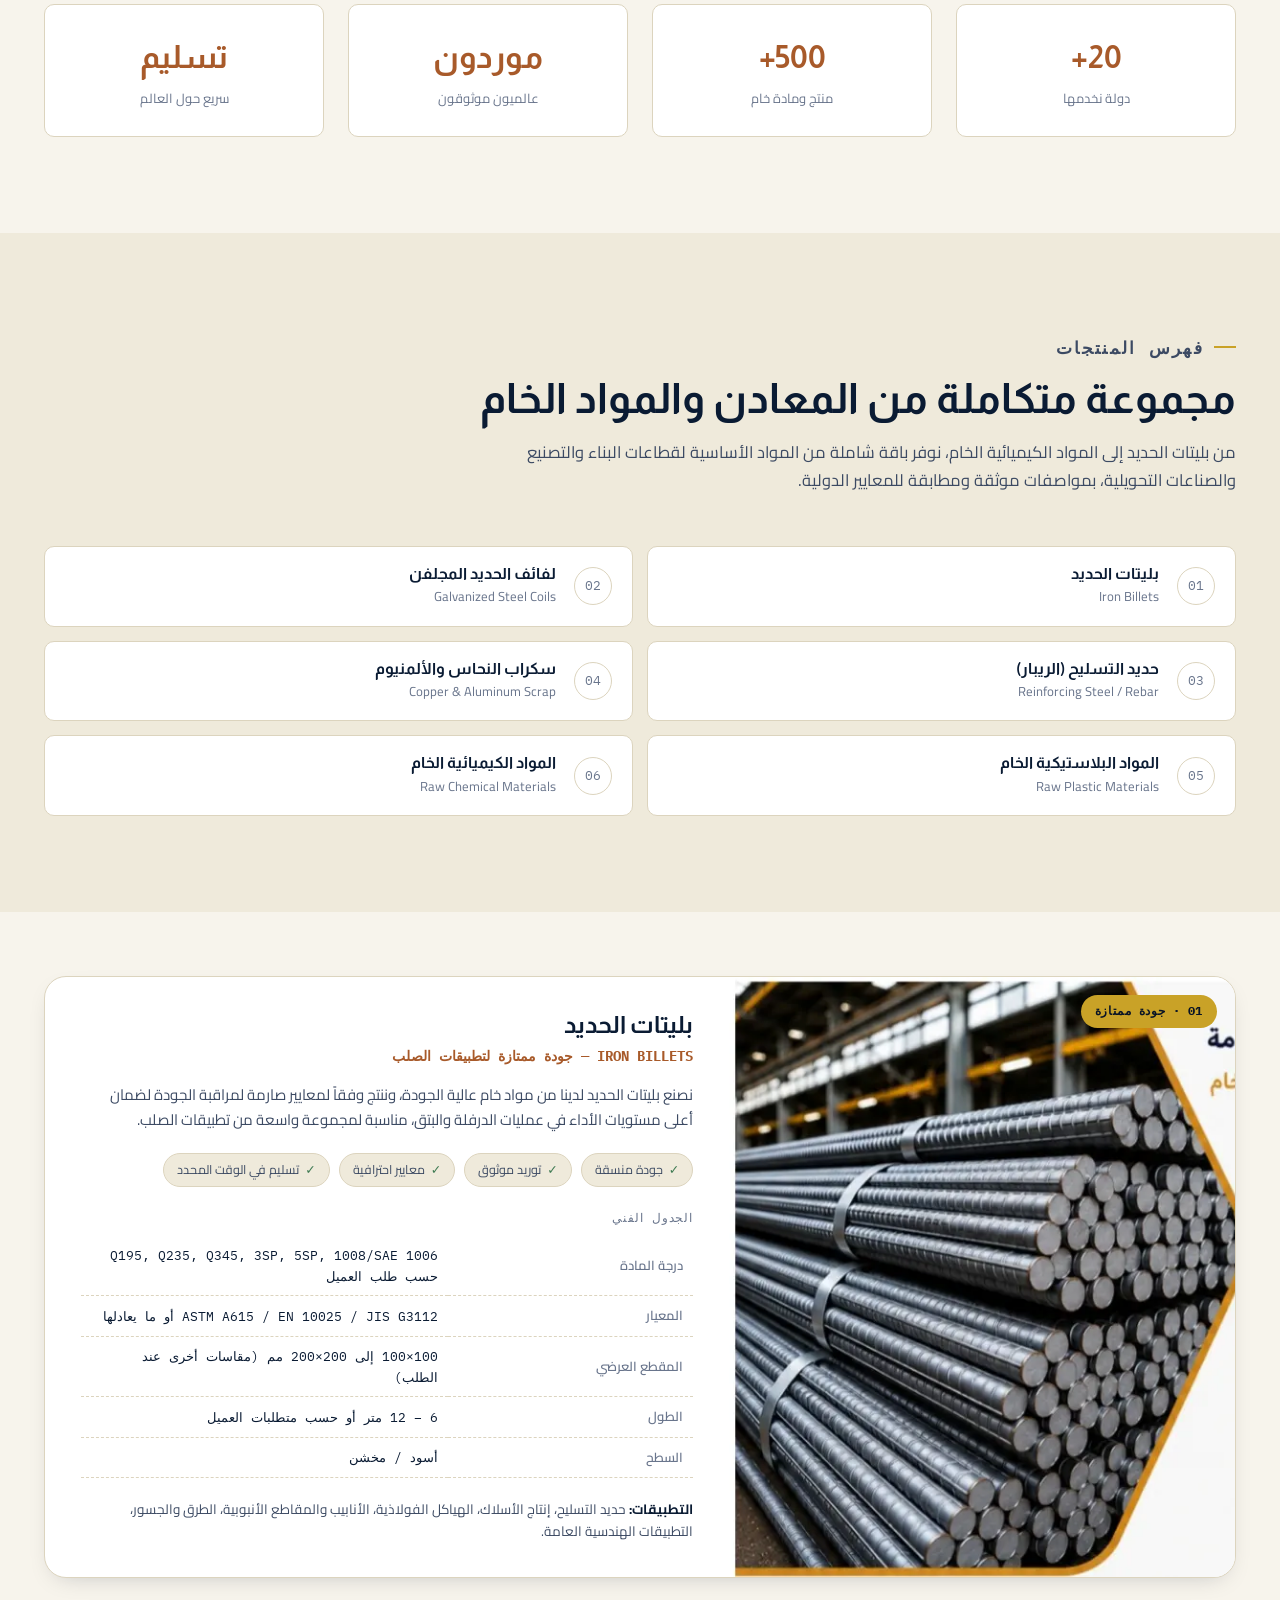
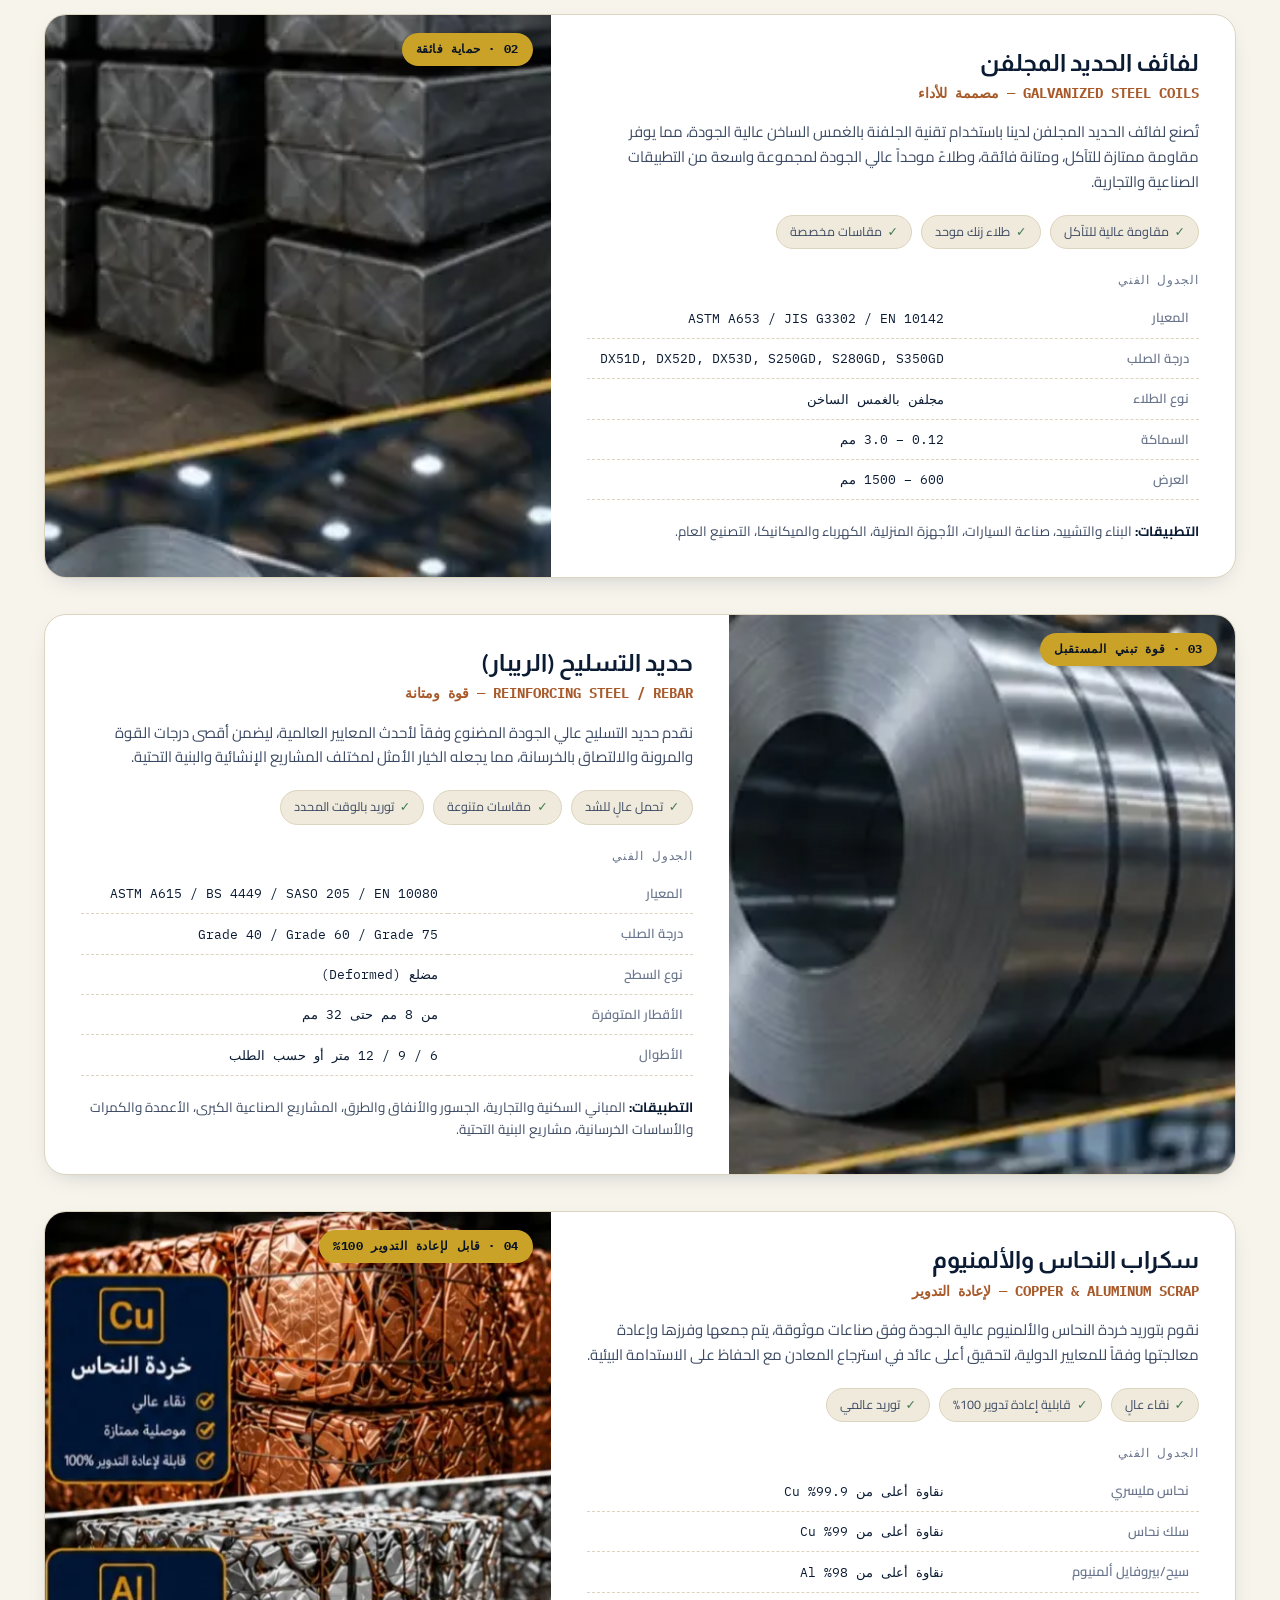
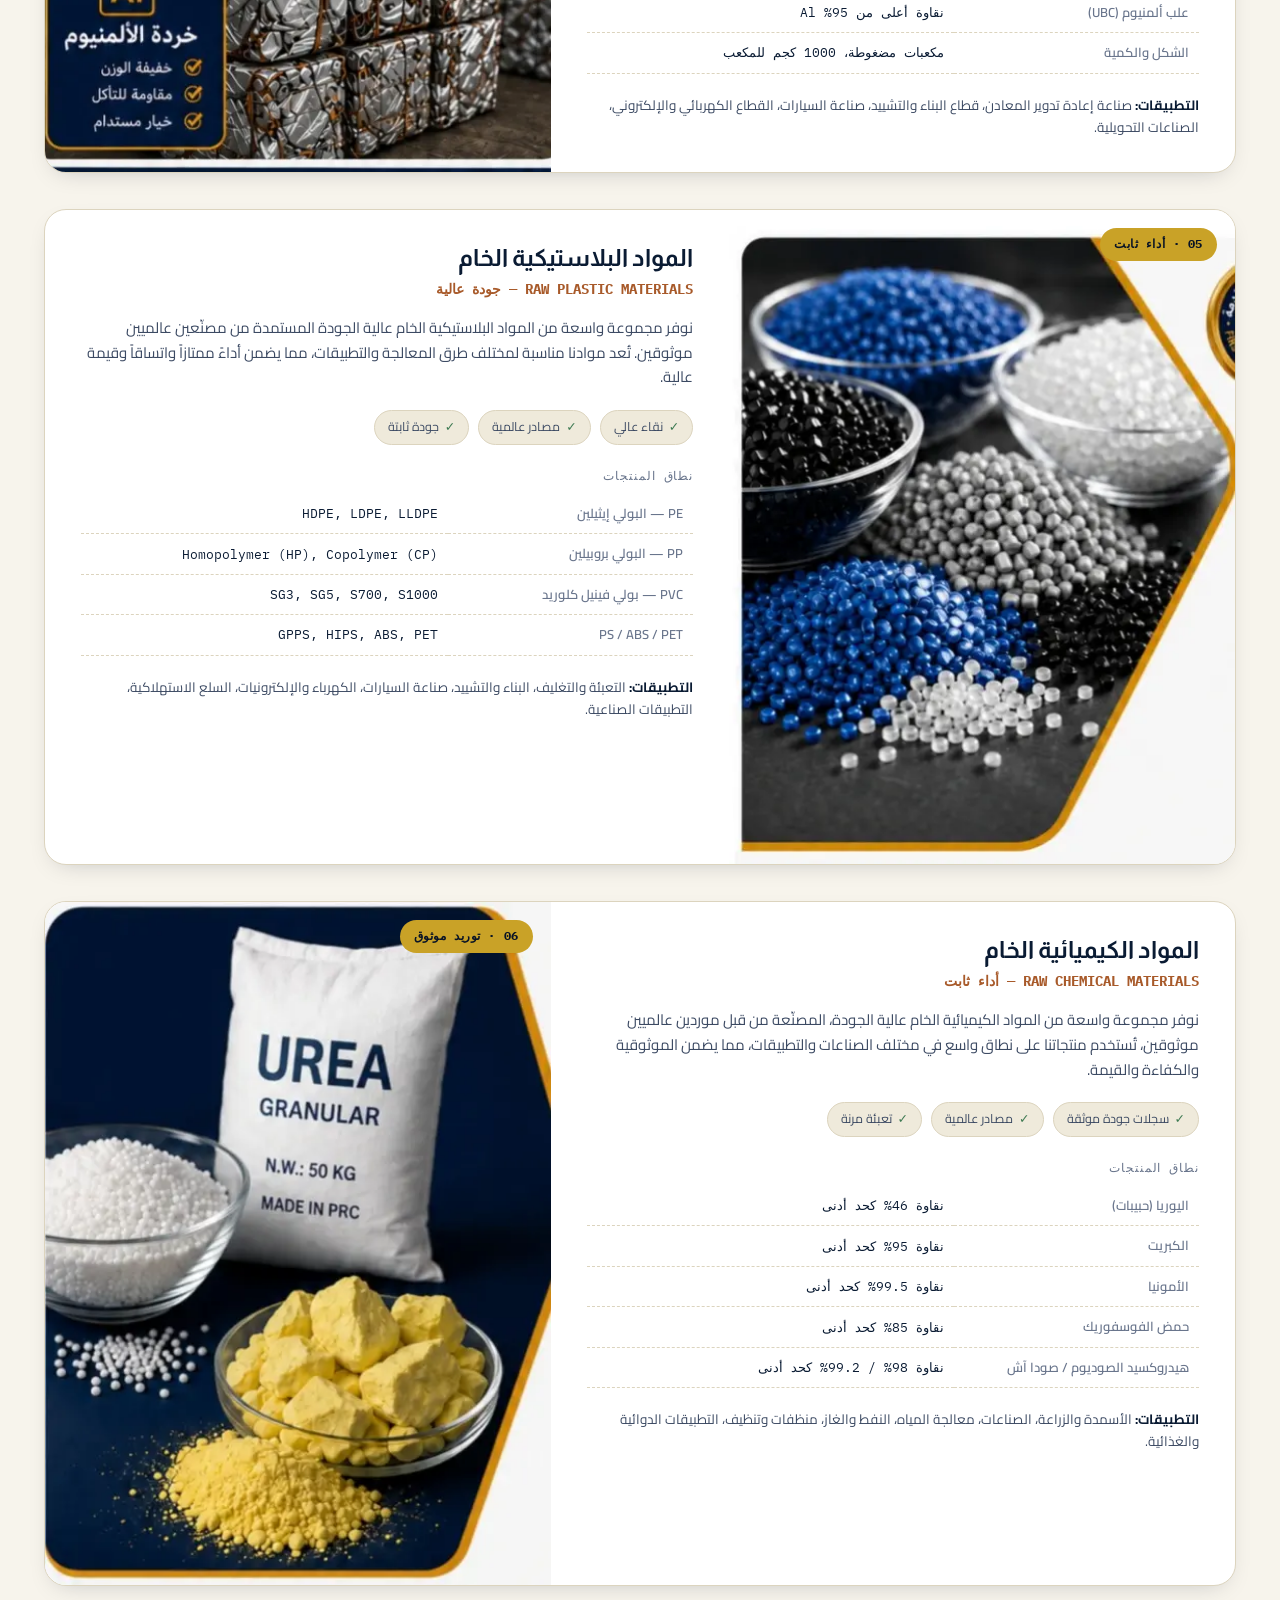
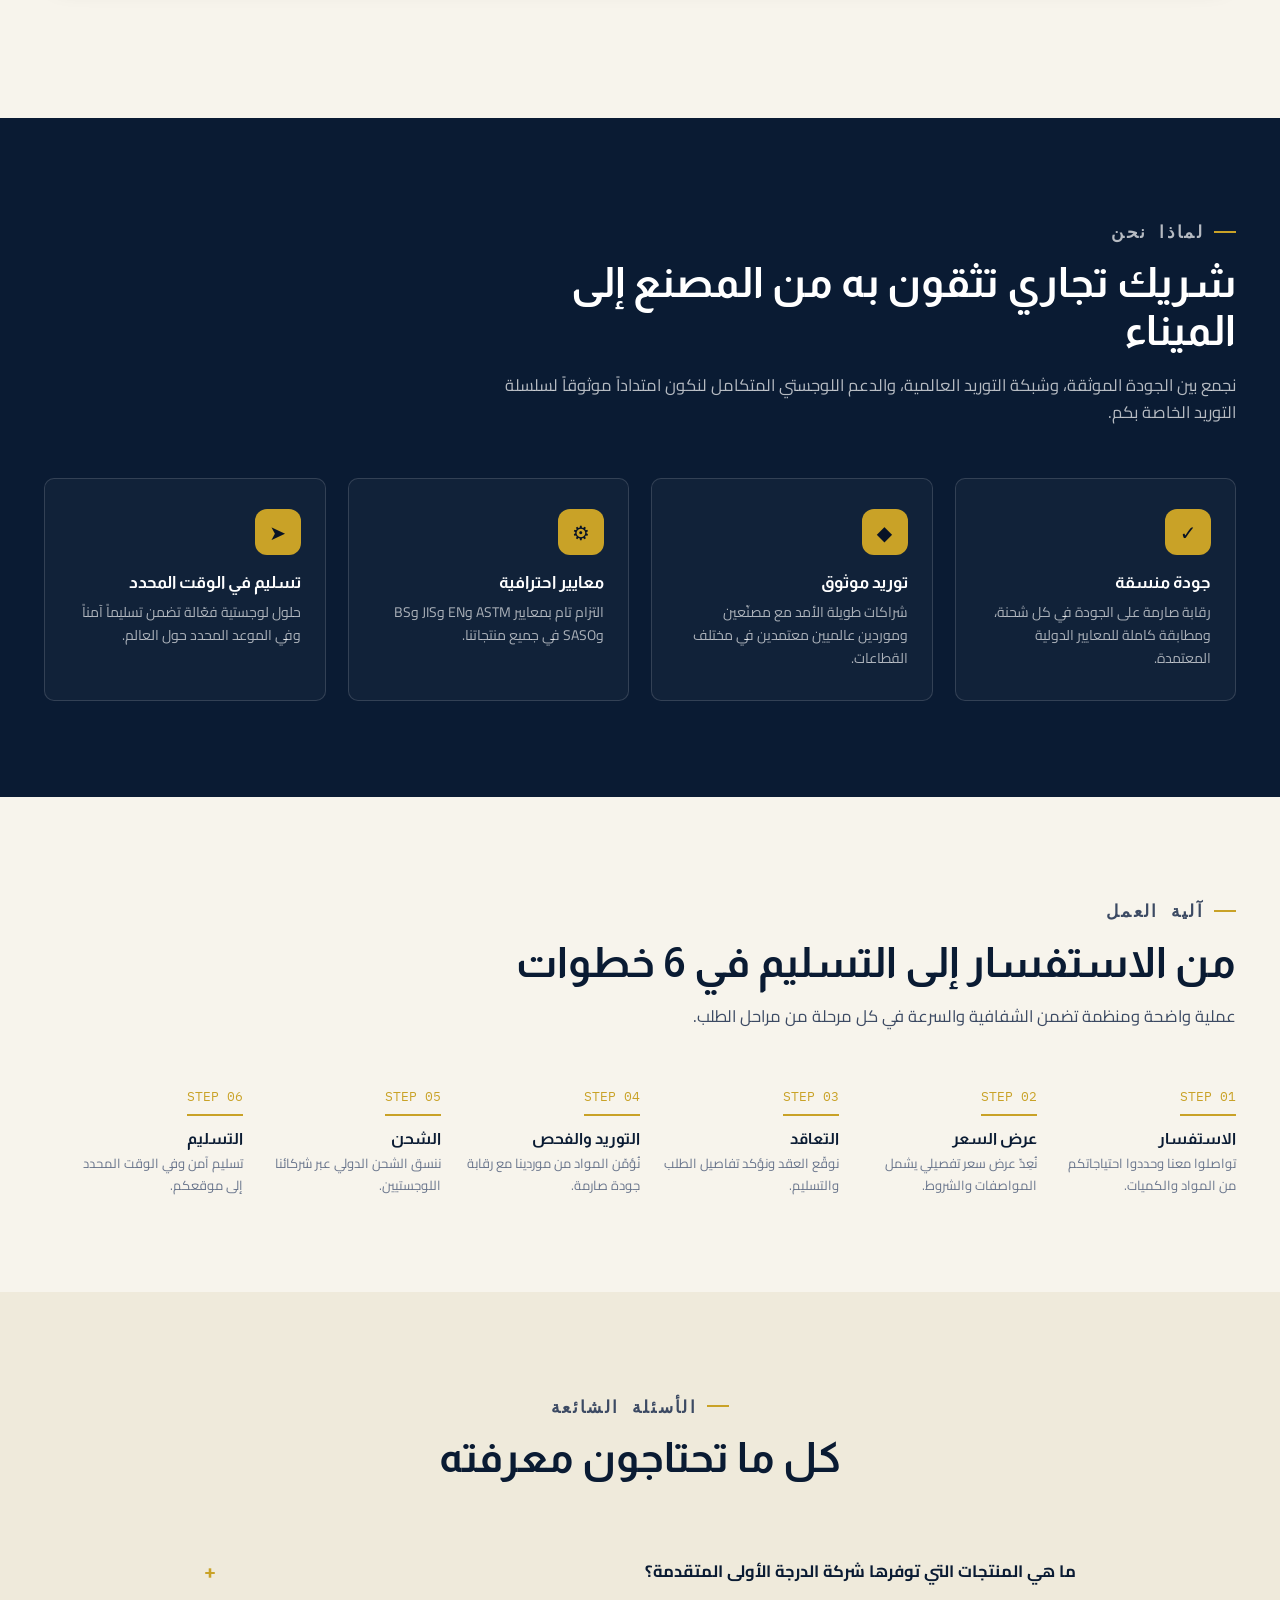
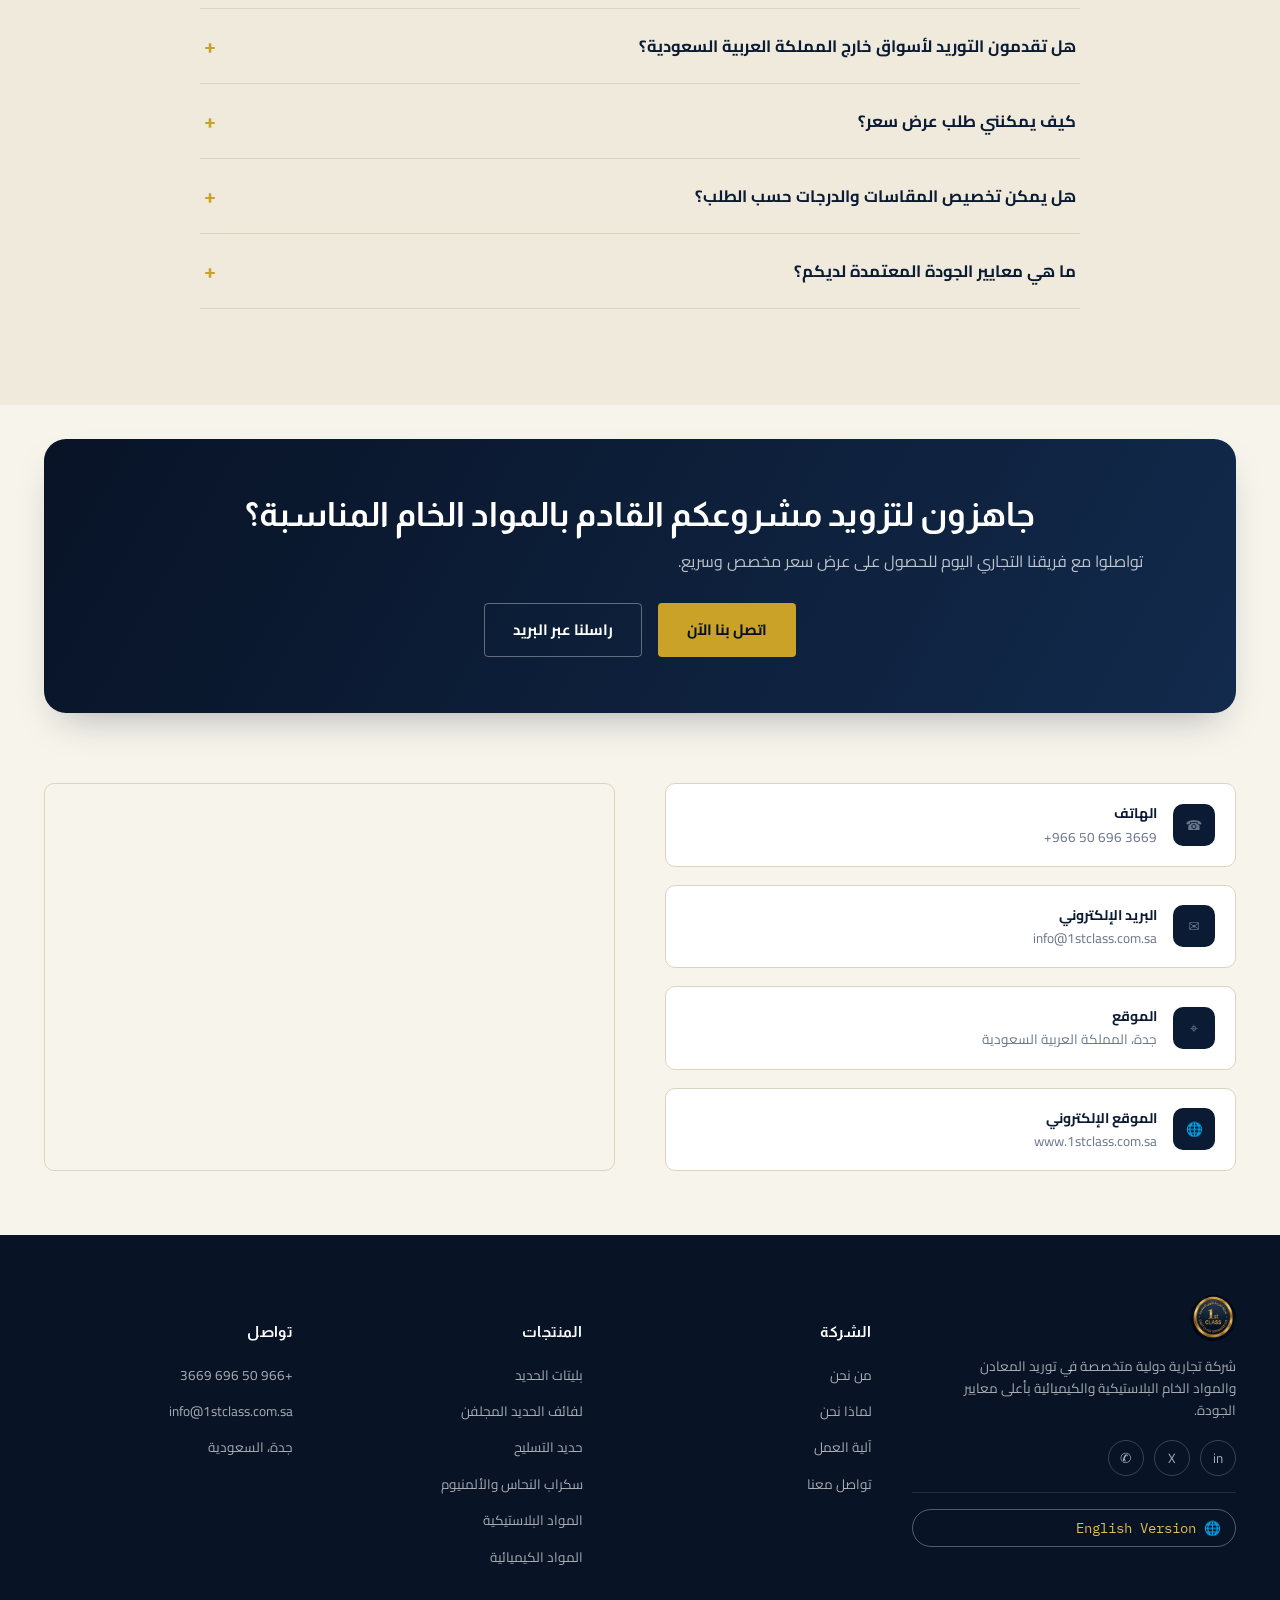
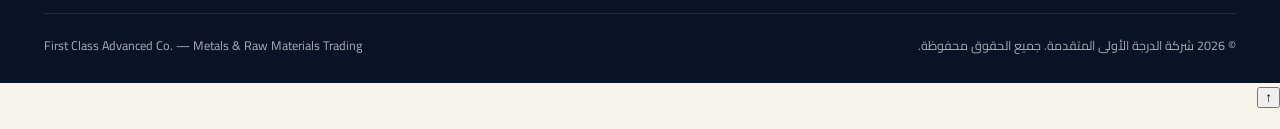
==== commit c516ed41: "Update index.html" ====
--- a/hg/index.html
+++ b/hg/index.html
@@ -108,9 +108,14 @@
       <a href="#contact">تواصل معنا</a>
     </nav>
     <div class="header-actions">
-      <a href="en/index.html" class="lang-switch" hreflang="en">EN <span aria-hidden="true">↔</span> AR</a>
       <a href="#contact" class="btn btn-gold" style="padding:10px 20px;">اطلب عرض سعر</a>
       <button class="nav-toggle" id="navToggle" aria-label="فتح القائمة" aria-expanded="false" aria-controls="main-nav">☰</button>
+    </div>
+  </div>
+  <!-- زر الترجمة - تم نقله إلى أسفل الهيدر كشريط منفصل -->
+  <div class="lang-bar">
+    <div class="container" style="display:flex; justify-content:flex-end; padding-block:6px;">
+      <a href="en/index.html" class="lang-switch" hreflang="en">🌐 English <span aria-hidden="true">↔</span> العربية</a>
     </div>
   </div>
 </header>
@@ -211,7 +216,7 @@
     </div>
   </section>
 
-  <!-- PRODUCT CARDS -->
+  <!-- PRODUCT CARDS (مختصرة للاختصار، نفس المحتوى السابق) -->
   <section class="pad" style="padding-top:64px;">
     <div class="container">
 
@@ -281,6 +286,7 @@
         </div>
       </article>
 
+      <!-- باقي المنتجات بنفس النمط (مختصرة للاختصار) -->
       <article class="product-card reveal" id="p-scrap">
         <div class="pc-media"><span class="stamp">04 · قابل لإعادة التدوير 100%</span>
           <img src="images/copper-aluminum-scrap.webp" alt="مكعبات مضغوطة من خردة النحاس النقي وخردة الألمنيوم" width="640" height="480" loading="lazy"></div>
@@ -456,6 +462,10 @@
           <a href="https://x.com/1stclassadvanced" aria-label="إكس">X</a>
           <a href="https://wa.me/966506963669" aria-label="واتساب">✆</a>
         </div>
+        <!-- زر الترجمة في التذييل كخيار إضافي -->
+        <div style="margin-top:16px; padding-top:16px; border-top:1px solid rgba(255,255,255,0.1);">
+          <a href="en/index.html" class="lang-switch" hreflang="en" style="color:var(--gold-400);">🌐 English Version</a>
+        </div>
       </div>
       <div>
         <h5>الشركة</h5>
@@ -477,6 +487,10 @@
   </div>
 </footer>
 
+<!-- سهم العودة للأعلى -->
+<button id="scrollTopBtn" class="scroll-top" aria-label="العودة للأعلى">↑</button>
+
+<!-- واتساب -->
 <a href="https://wa.me/966506963669" class="wa-float" aria-label="تواصل معنا عبر واتساب" target="_blank" rel="noopener">✆</a>
 
 <script src="script.js" defer></script>
